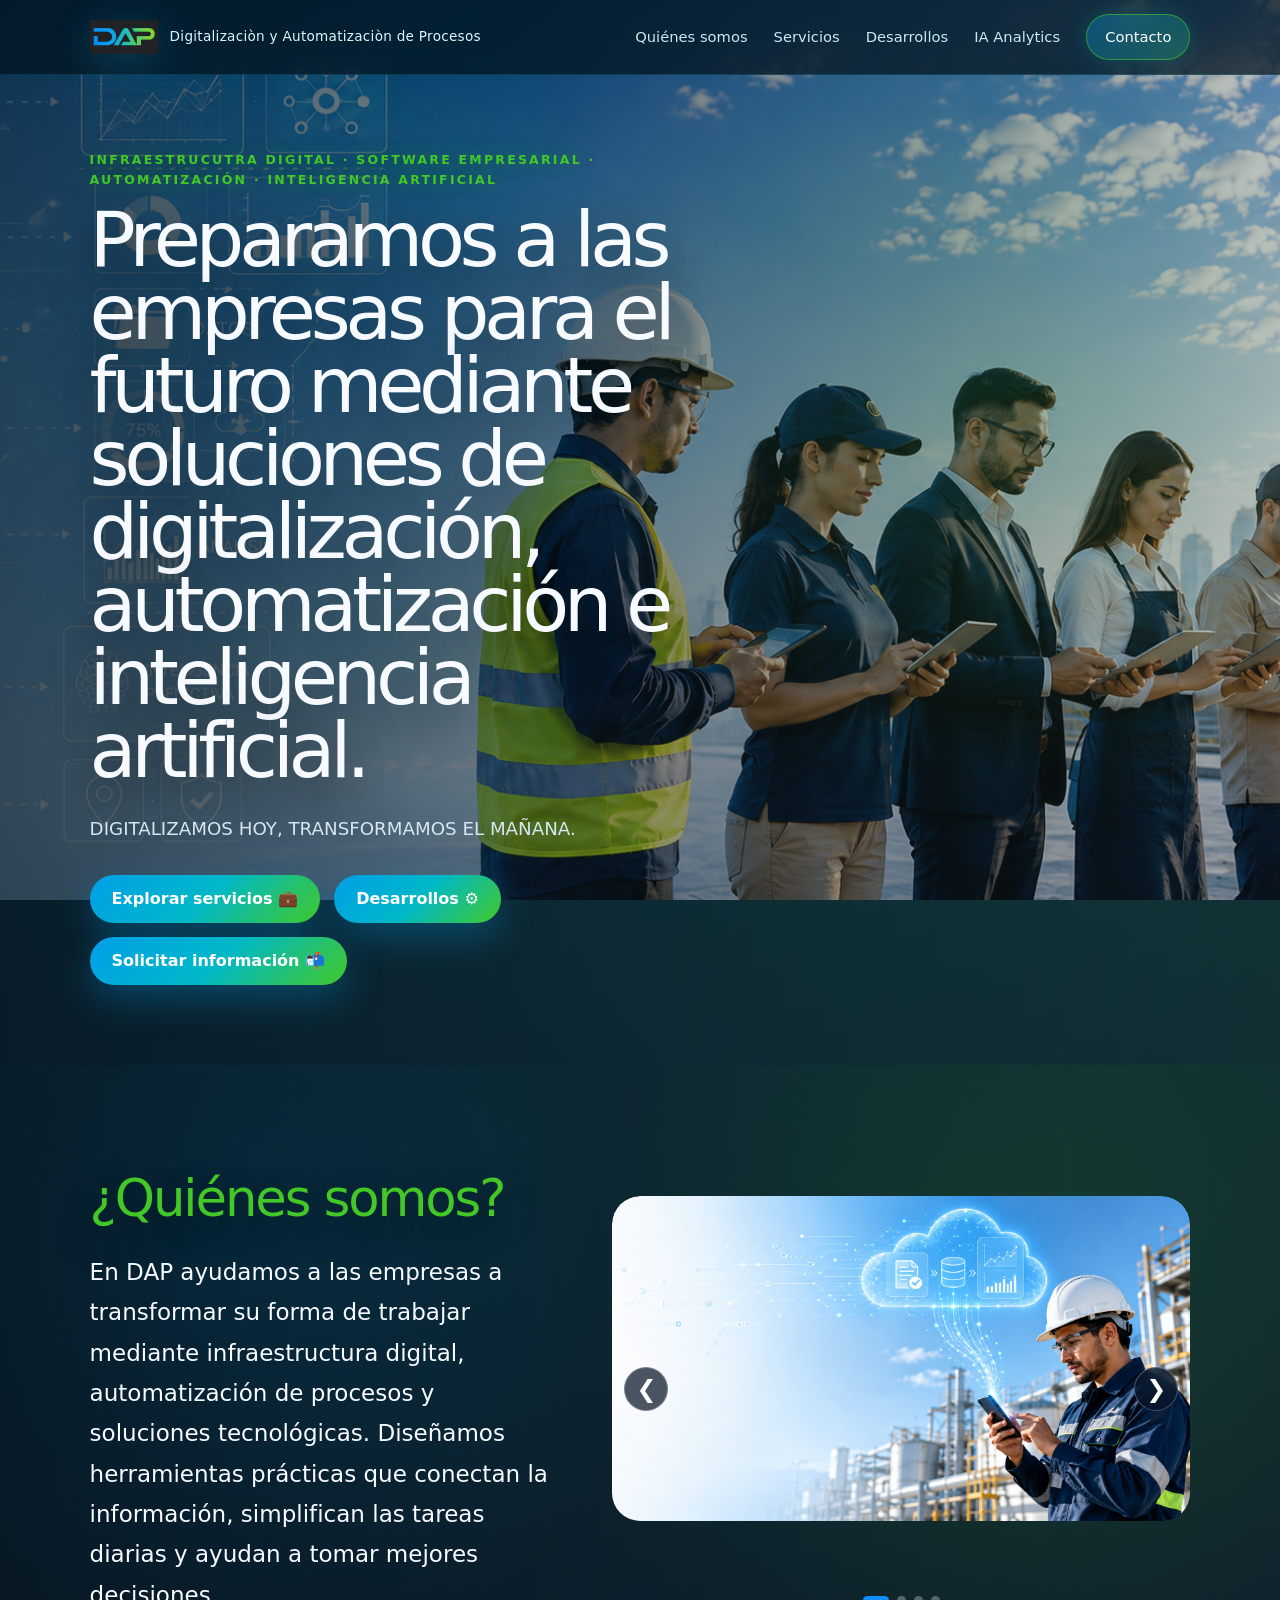
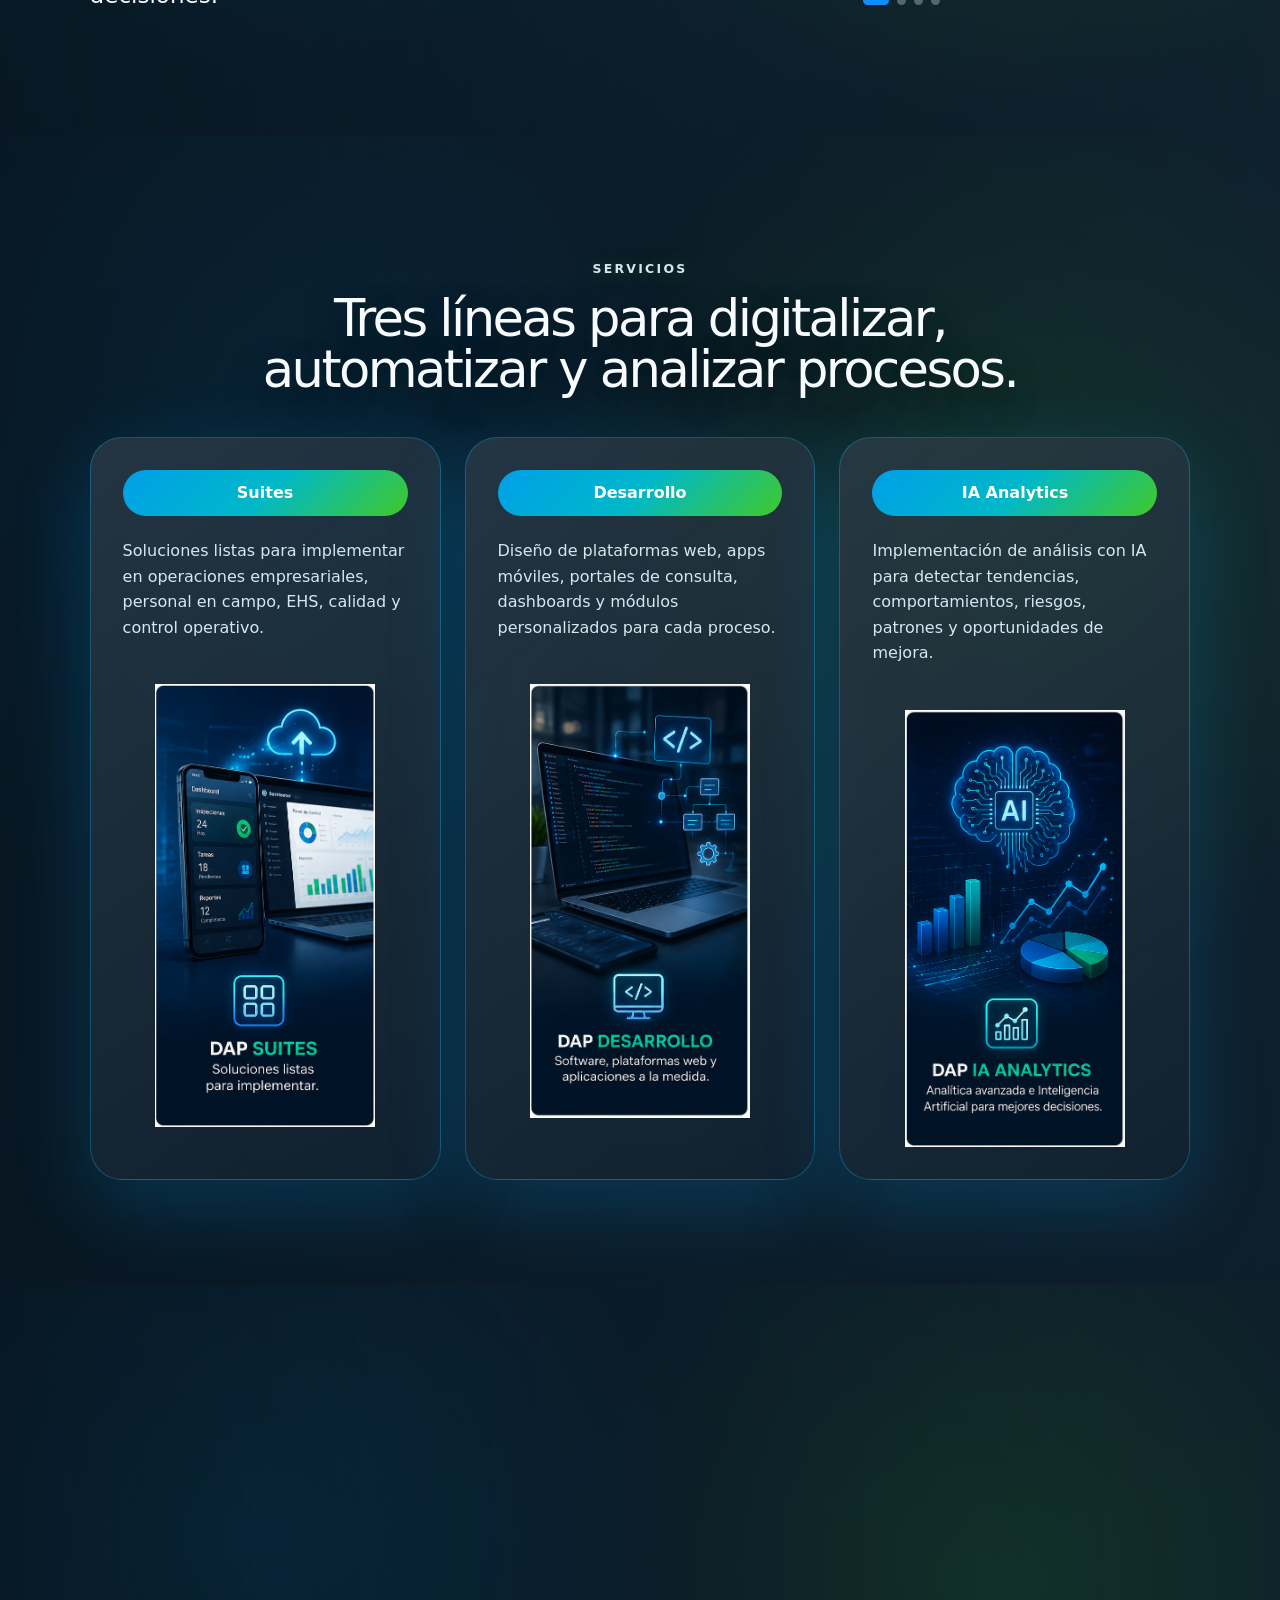
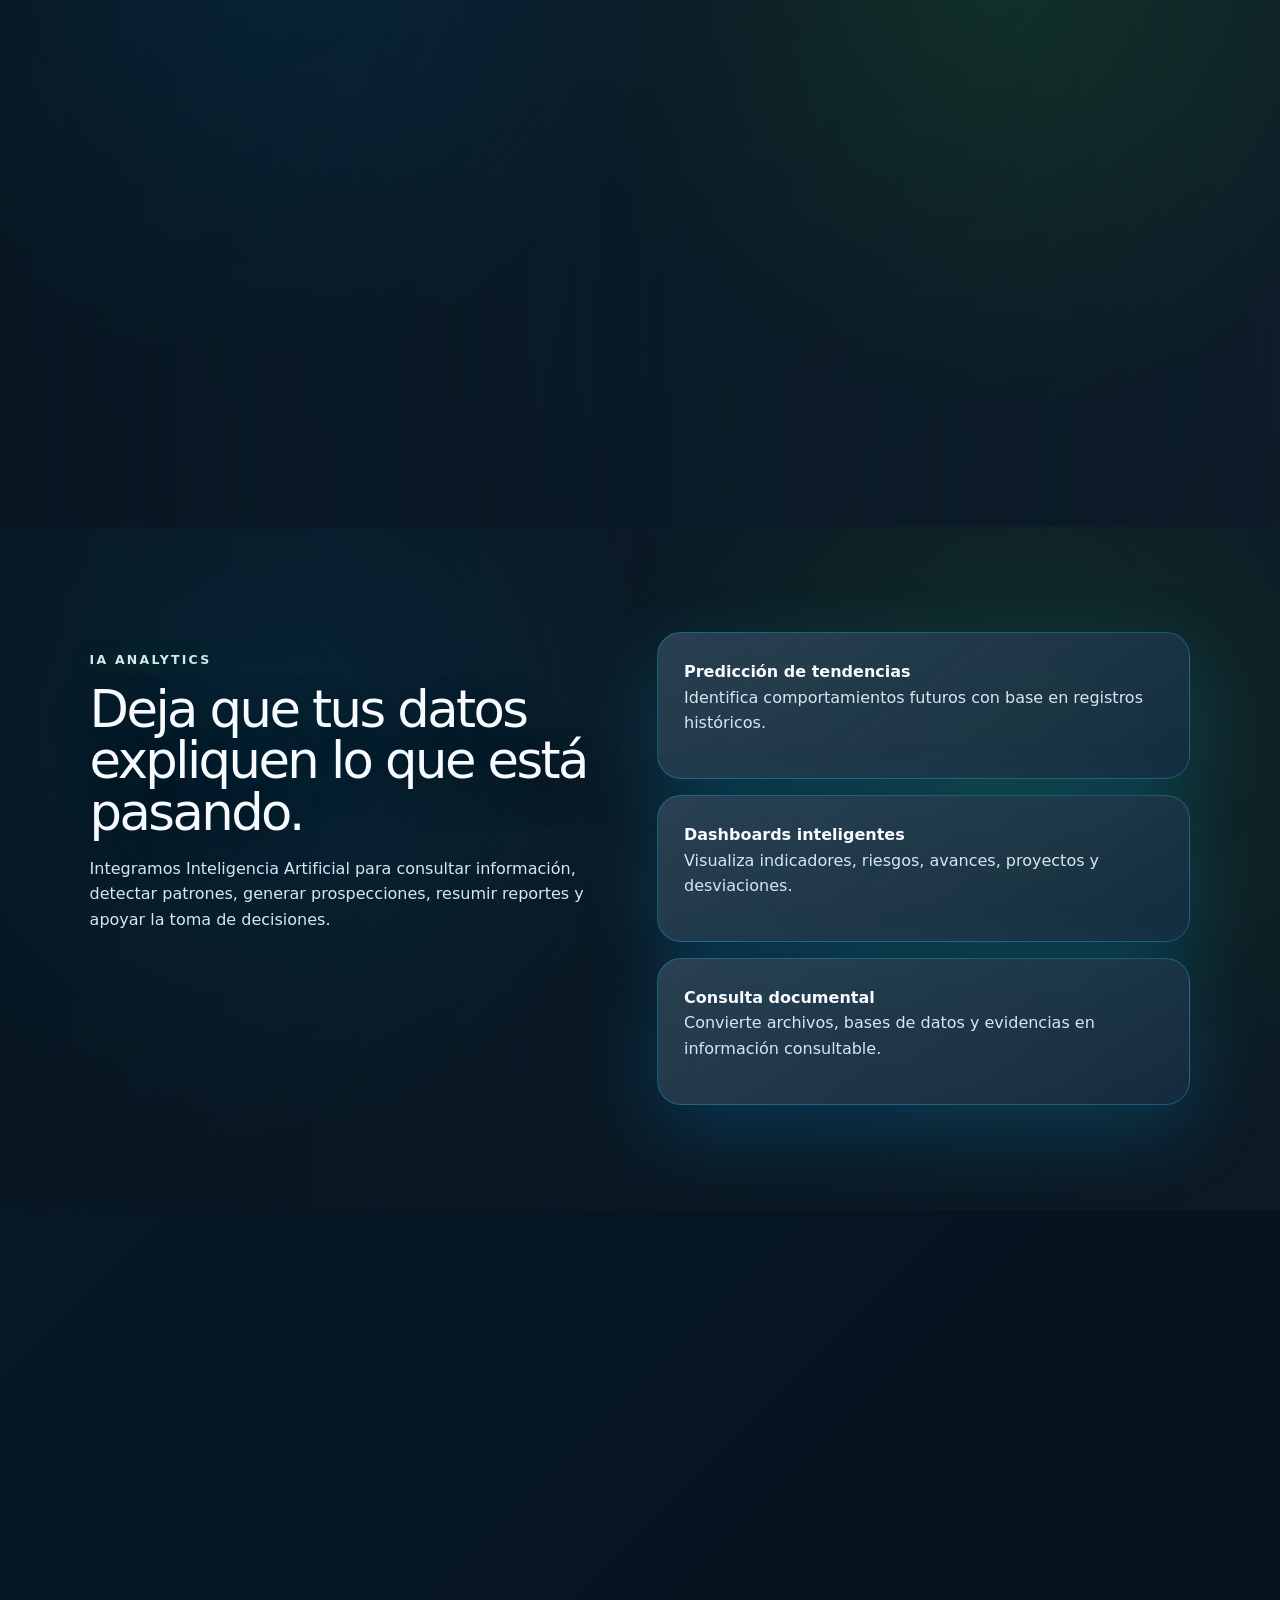
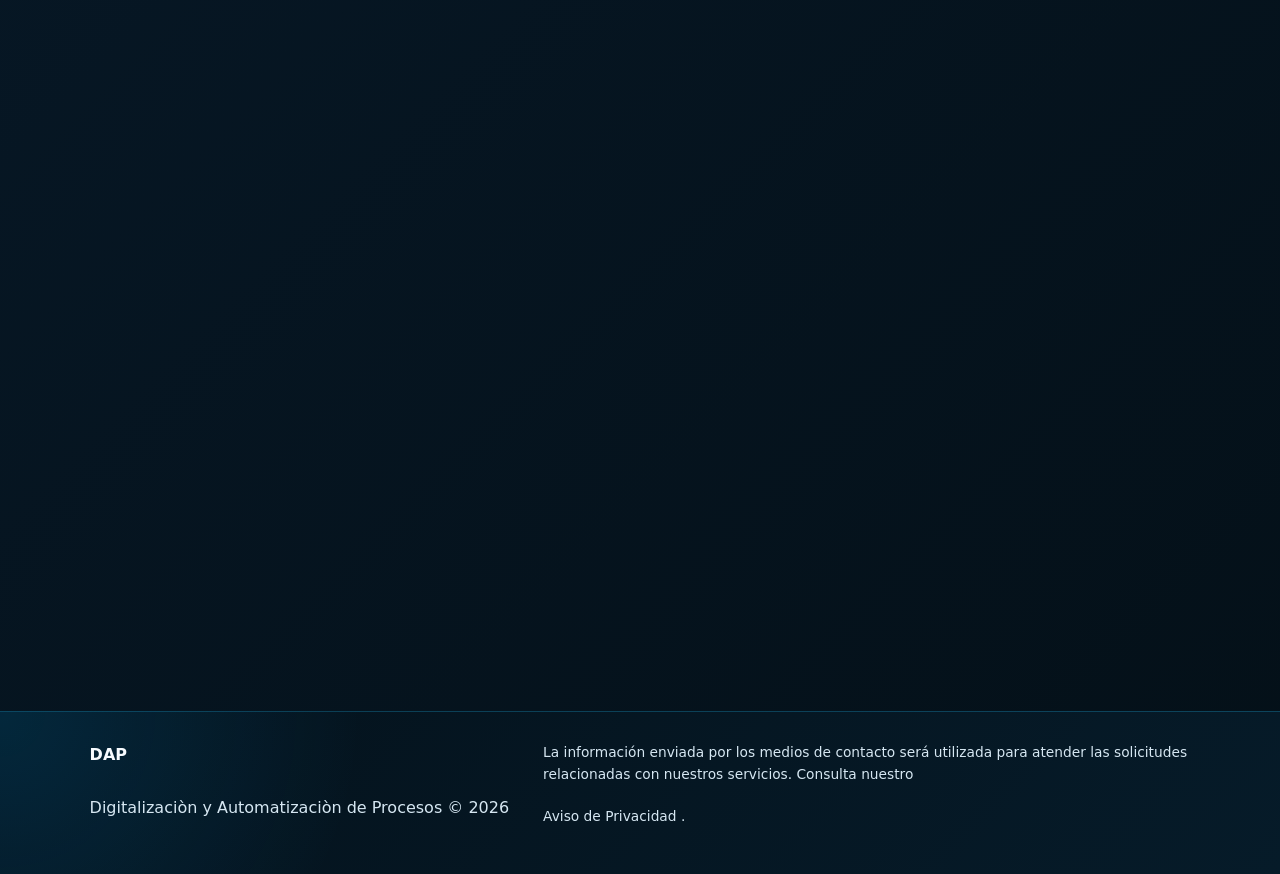
==== index.html @ db38b868 "Update index.html" ====
<!DOCTYPE html>
<html lang="es">
<head>
  <meta charset="UTF-8" />
  <meta name="viewport" content="width=device-width, initial-scale=1.0" />
  <title>DAP | Digitalización, Automatización de Procesos</title>
  <meta name="description" content="DAP desarrolla soluciones digitales, suites empresariales, plataformas a la medida e Inteligencia Artificial para automatizar y analizar procesos empresariales." />
  <link rel="icon" type="image/png" sizes="40x32" href="assets/Logo_DAP_Letras_azulverde.png">
  <link
  href="https://cdn.jsdelivr.net/npm/bootstrap@5.3.8/dist/css/bootstrap.min.css"
  rel="stylesheet"
  integrity="sha384-sRIl4kxILFvY47J16cr9ZwB07vP4J8+LH7qKQnuqkuIAvNWLzeN8tE5YBujZqJLB"
  crossorigin="anonymous"
/>

<link rel="stylesheet" href="style.css" />
</head>
<body>

  <header class="navbar" id="navbar">
    <a href="#inicio" class="brand" aria-label="Ir al inicio de DAP">
      <img class="brand-logo" src="assets/Logo_DAP_vede-azul_negro_3.png" alt="Logo DAP" />
      <span class="brand-text">Digitalizaciòn y Automatizaciòn de Procesos</span>
    </a>

    <button class="menu-toggle" id="menuToggle" aria-label="Abrir menú">
      <span></span><span></span><span></span>
    </button>

    <nav class="nav-links" id="navLinks">
      <a href="#quienes">Quiénes somos</a>
      <a href="#servicios">Servicios</a>
      <a href="#desarrollos">Desarrollos</a>
      <a href="#ia">IA Analytics</a>
      <a href="#contacto" class="nav-cta">Contacto</a>
    </nav>
  </header>

  <main>
    <section class="hero section-bg" id="inicio">
  <div class="section-overlay"></div>

  <div class="hero-content reveal">
    <p class="eyebrow">
      Infraestrucutra Digital · Software empresarial · Automatización · Inteligencia Artificial
    </p>

    <h1>
      Preparamos a las empresas para el futuro mediante soluciones
      de digitalización, automatización e inteligencia artificial.
    </h1>

    <p class="hero-text">
      DIGITALIZAMOS HOY, TRANSFORMAMOS EL MAÑANA.
    </p>

<div class="hero-actions">
  <a href="#servicios" class="btn primary">
    Explorar servicios 💼
  </a>

  <a href="#desarrollos" class="btn primary">
    Desarrollos ⚙️
  </a>

  <a href="#contacto" class="btn primary">
    Solicitar información 📬
  </a>
</div>
  </div>
</section>

  <section class="section section-bg" id="quienes">
  <div class="section-overlay"></div>

  <div class="section-inner quienes-layout">

    <div class="quienes-content reveal">
      <h2>¿Quiénes somos?</h2>

     <p>
        En DAP ayudamos a las empresas a transformar su forma de trabajar
        mediante infraestructura digital, automatización de procesos y
        soluciones tecnológicas. Diseñamos herramientas prácticas que
        conectan la información, simplifican las tareas diarias y ayudan
        a tomar mejores decisiones.
      </p>
    </div>

    <div class="quienes-image reveal">
      <div class="business-carousel">
        <button
          class="business-carousel-btn business-carousel-prev"
          type="button"
          aria-label="Imagen anterior"
        >
          &#10094;
        </button>

        <div class="business-carousel-viewport">
          <div class="business-carousel-track">

            <div class="business-carousel-slide">
              <img
                src="assets/DAp quienes somos.png"
                alt="DAP: transformación digital de las empresas"
              />
            </div>

            <div class="business-carousel-slide">
              <img
                src="assets/DAp quienes somos 5.png"
                alt="DAP: infraestructura digital"
                loading="lazy"
              />
            </div>

            <div class="business-carousel-slide">
              <img
                src="assets/DAp quienes somos 6.png"
                alt="DAP: automatización de procesos"
                loading="lazy"
              />
            </div>

            <div class="business-carousel-slide">
              <img
                src="assets/DAp quienes somos 7.png"
                alt="DAP: soluciones tecnológicas"
                loading="lazy"
              />
            </div>

          </div>
        </div>

        <button
          class="business-carousel-btn business-carousel-next"
          type="button"
          aria-label="Imagen siguiente"
        >
          &#10095;
        </button>
      </div>

      <div
        class="business-carousel-dots"
        aria-label="Selector de imágenes"
      ></div>
    </div>

  </div>
</section>

    <section class="section section-bg" id="servicios">
      <div class="section-overlay"></div>
      <div class="section-inner">
        <div class="section-heading center reveal">
          <p class="eyebrow">Servicios</p>
          <h2>Tres líneas para digitalizar, automatizar y analizar procesos.</h2>
        </div>

<div class="service-grid">

  <article class="service-card reveal">
    <div class="icon-circle">Suites</div>

    <p>
      Soluciones listas para implementar en operaciones empresariales,
      personal en campo, EHS, calidad y control operativo.
    </p>

    <img class="service-img"
         src="assets/Icono_DAPSUITES_1.png"
         alt="DAP Suites">
  </article>

  <article class="service-card reveal">
    <div class="icon-circle">Desarrollo</div>

    <p>
      Diseño de plataformas web, apps móviles, portales de consulta,
      dashboards y módulos personalizados para cada proceso.
    </p>

    <img class="service-img"
         src="assets/Icono_DAPDESARROLLO_1.png"
         alt="DAP Desarrollo">
  </article>

  <article class="service-card reveal">
    <div class="icon-circle">IA Analytics</div>

    <p>
      Implementación de análisis con IA para detectar tendencias,
      comportamientos, riesgos, patrones y oportunidades de mejora.
    </p>

    <img class="service-img"
         src="assets/Icono_DAPANALYTICS_1.png"
         alt="DAP IA Analytics">
  </article>

</div>
      </div>
    </section>

   <section class="section section-bg" id="desarrollos">
  <div class="section-overlay"></div>

  <div class="section-inner">
    <div class="section-heading center reveal">
      <p class="eyebrow">Desarrollos</p>
      <h2>Elige la solución que necesita tu operación.</h2>
    </div>

    <div class="dev-grid">
      <article class="dev-card reveal">
  <span class="dev-card-label">Aplicaciones</span>
  <h3>Apps Prepago</h3>

  <p>
    Activa la aplicación que necesites por 1, 6 o 12 meses,
    o utiliza la versión gratuita durante 5 días.
  </p>

  <img
    class="dev-card-image"
    src="assets/DAP_WEB_APP.png"
    alt="Aplicaciones prepago de DAP"
    loading="lazy"
  />

  <button
    type="button"
    class="btn primary dev-card-button"
    data-bs-toggle="modal"
    data-bs-target="#devAppsModal"
  >
    Conocer Apps
  </button>
</article>

<article class="dev-card reveal">
  <span class="dev-card-label">Soluciones empresariales</span>
  <h3>Suites y Plataformas</h3>

  <p>
    Soluciones para gestionar y automatizar tu empresa
    mediante una suscripción anual.
  </p>

  <img
    class="dev-card-image"
    src="assets/DAP_WEB_SUITE_PLATAFORMAS.png"
    alt="Suites y plataformas empresariales de DAP"
    loading="lazy"
  />

  <button
    type="button"
    class="btn primary dev-card-button"
    data-bs-toggle="modal"
    data-bs-target="#devSuitesModal"
  >
    Conocer Suites
  </button>
</article>
    </div>
  </div>
</section>


<!-- MODAL: APPS PREPAGO -->
<div
  class="modal fade dev-modal"
  id="devAppsModal"
  tabindex="-1"
  aria-labelledby="devAppsModalTitle"
  aria-hidden="true"
>
  <div class="modal-dialog modal-xl modal-dialog-centered modal-dialog-scrollable">
    <div class="modal-content">
      <div class="modal-header">
        <div>
          <span class="dev-modal-kicker">Apps Prepago</span>
          <h2 class="modal-title" id="devAppsModalTitle">Conoce nuestras Apps</h2>
        </div>

        <button
          type="button"
          class="dev-close"
          data-bs-dismiss="modal"
          aria-label="Cerrar"
        >
          &times;
        </button>
      </div>

      <div class="modal-body">
        <details class="dev-product" open>
                    <summary>
  <span class="dev-summary-label">
    <img
      src="assets/DAP CHAT STUDIO_3.png"
      alt=""
      class="dev-summary-logo"
    />
    <span>CHAT STUDIO</span>
  </span>

  <span class="dev-summary-arrow" aria-hidden="true">⌄</span>
</summary>

          <div class="dev-product-body">
            <div class="dev-product-grid">
              <div class="dev-product-copy">
                <h3>CHAT STUDIO</h3>

                <p>
                  Organiza tus conversaciones y convierte la información
                  que compartes en registros fáciles de consultar y descargar.
                </p>

                <ul>
                  <li>Guarda tus conversaciones para retomarlas cuando lo necesites.</li>
                  <li>Consulta la información de cada conversación en un solo lugar.</li>
                  <li>Descarga tus datos en formato Excel.</li>
                  <li>Administra tus conversaciones según las funciones de tu plan.</li>
                </ul>

                <a
                  class="btn primary dev-product-link"
                  href="/chatstudio"
                  target="_blank"
                  rel="noopener noreferrer"
                >
                  Ir a CHAT STUDIO
                </a>
              </div>

              <div class="dev-product-visual">
                <img
                  src="assets/DAP CHAT STUDIO_3.png"
                  alt="Identidad visual de DAP CHAT STUDIO"
                  loading="lazy"
                />
              </div>
            </div>
          </div>
        </details>
      </div>
    </div>
  </div>
</div>


<!-- MODAL: SUITES Y PLATAFORMAS -->
<div
  class="modal fade dev-modal"
  id="devSuitesModal"
  tabindex="-1"
  aria-labelledby="devSuitesModalTitle"
  aria-hidden="true"
>
  <div class="modal-dialog modal-xl modal-dialog-centered modal-dialog-scrollable">
    <div class="modal-content">
      <div class="modal-header">
        <div>
          <span class="dev-modal-kicker">Suites y Plataformas</span>
          <h2 class="modal-title" id="devSuitesModalTitle">
            Soluciones para tu empresa
          </h2>
        </div>

        <button
          type="button"
          class="dev-close"
          data-bs-dismiss="modal"
          aria-label="Cerrar"
        >
          &times;
        </button>
      </div>

      <div class="modal-body">

        <!-- SIGO -->
        <details class="dev-product">

          <summary>
  <span class="dev-summary-label">
    <img
      src="assets/LOGO_DAP_SIGO_1.png"
      alt=""
      class="dev-summary-logo"
    />
    <span>SIGO | Sistema Integral de Gestión Operativa</span>
  </span>

  <span class="dev-summary-arrow" aria-hidden="true">⌄</span>
</summary>

          <div class="dev-product-body">
            <div class="dev-product-grid">
              <div class="dev-product-copy">
                <h3>SIGO | Sistema Integral de Gestión Operativa</h3>

                <p>
                  SIGO conecta el trabajo en campo con la gestión de la empresa.
                  El personal registra información desde una app móvil, mientras
                  que la plataforma permite consultarla, organizarla y darle
                  seguimiento.
                </p>

                <ul>
                  <li>
                    <strong>App de campo:</strong> captura registros y evidencias
                    desde celulares o tabletas.
                  </li>
                  <li>
                    <strong>Plataforma de gestión:</strong> consulta la información
                    registrada por el equipo.
                  </li>
                  <li>
                    <strong>Operación conectada:</strong> reúne los datos de campo
                    en un solo lugar para facilitar el seguimiento.
                  </li>
                </ul>
              </div>

              <div class="dev-product-visual">
                <img
                  src="assets/LOGO_DAP_SIGO_1.png"
                  alt="Logotipo de SIGO"
                  loading="lazy"
                />
              </div>
            </div>

            <div
              id="devSigoCarousel"
              class="carousel slide dev-carousel"
              data-bs-interval="false"
              aria-label="Imágenes de SIGO"
            >
              <div class="carousel-inner">
                <div class="carousel-item active">
                  <img src="assets/DAP_SIGO_APP_1.jpg" alt="Vista 1 de SIGO" loading="lazy" />
                </div>
                <div class="carousel-item">
                  <img src="assets/DAP_SIGO_APP_2.jpg" alt="Vista 2 de SIGO" loading="lazy" />
                </div>
                <div class="carousel-item">
                  <img src="assets/DAP_SIGO_APP_7.jpg" alt="Vista 3 de SIGO" loading="lazy" />
                </div>
                <div class="carousel-item">
                  <img src="assets/DAP_SIGO_APP_9.jpg" alt="Vista 4 de SIGO" loading="lazy" />
                </div>
                <div class="carousel-item">
                  <img src="assets/DAP_SIGO_APP_10.jpg" alt="Vista 5 de SIGO" loading="lazy" />
                </div>
                <div class="carousel-item">
                  <img src="assets/DAP_SIGO_PLAT_1.png" alt="Vista 6 de SIGO" loading="lazy" />
                </div>
                <div class="carousel-item">
                  <img src="assets/DAP_SIGO_PLAT_2.png" alt="Vista 7 de SIGO" loading="lazy" />
                </div>
                <div class="carousel-item">
                  <img src="assets/DAP_SIGO_PLAT_3.png" alt="Vista 8 de SIGO" loading="lazy" />
                </div>
                <div class="carousel-item">
                  <img src="assets/DAP_SIGO_PLAT_4.png" alt="Vista 9 de SIGO" loading="lazy" />
                </div>
                <div class="carousel-item">
                  <img src="assets/DAP_SIGO_PLAT_5.png" alt="Vista 10 de SIGO" loading="lazy" />
                </div>
              </div>

              <button
                class="carousel-control-prev"
                type="button"
                data-bs-target="#devSigoCarousel"
                data-bs-slide="prev"
                aria-label="Imagen anterior de SIGO"
              >
                <span class="carousel-control-prev-icon" aria-hidden="true"></span>
              </button>

              <button
                class="carousel-control-next"
                type="button"
                data-bs-target="#devSigoCarousel"
                data-bs-slide="next"
                aria-label="Imagen siguiente de SIGO"
              >
                <span class="carousel-control-next-icon" aria-hidden="true"></span>
              </button>
            </div>
          </div>
        </details>

        <!-- ACCESO -->
        <details class="dev-product">
          <summary>
  <span class="dev-summary-label">
    <img
      src="assets/LOGO_DAP_ACCESO_1.png"
      alt=""
      class="dev-summary-logo"
    />
    <span>ACCESO | Gestión de contratistas en obra</span>
  </span>

  <span class="dev-summary-arrow" aria-hidden="true">⌄</span>
</summary>
          <div class="dev-product-body">
            <div class="dev-product-grid">
              <div class="dev-product-copy">
                <h3>ACCESO | Gestión de contratistas en obra</h3>

                <p>
                  ACCESO reúne en una sola plataforma los trámites, registros y
                  reportes que necesitan las empresas para coordinar a sus
                  contratistas y dar seguimiento a sus actividades en obra.
                </p>

                <ul>
                  <li>Carga de permisos de trabajo y documentación del IMSS, incluido el SUA.</li>
                  <li>Registro de trabajadores y generación de credenciales digitales.</li>
                  <li>Solicitud de cursos y pases de visita para el ingreso a obra.</li>
                  <li>Registro de horas hombre.</li>
                  <li>Reporte de hallazgos, incidentes, accidentes y buenas prácticas.</li>
                </ul>
              </div>

              <div class="dev-product-visual">
                <img
                  src="assets/LOGO_DAP_ACCESO_1.png"
                  alt="Logotipo de ACCESO"
                  loading="lazy"
                />
              </div>
            </div>

            <div
              id="devAccesoCarousel"
              class="carousel slide dev-carousel"
              data-bs-interval="false"
              aria-label="Imágenes de ACCESO"
            >
              <div class="carousel-inner">
                <div class="carousel-item active">
                  <img src="assets/DAP_ACCESO_PLAT_1.png" alt="Vista 1 de ACCESO" loading="lazy" />
                </div>
                <div class="carousel-item">
                  <img src="assets/DAP_ACCESO_PLAT_2.png" alt="Vista 2 de ACCESO" loading="lazy" />
                </div>
                <div class="carousel-item">
                  <img src="assets/DAP_ACCESO_PLAT_3.png" alt="Vista 3 de ACCESO" loading="lazy" />
                </div>
                <div class="carousel-item">
                  <img src="assets/DAP_ACCESO_PLAT_4.png" alt="Vista 4 de ACCESO" loading="lazy" />
                </div>
                <div class="carousel-item">
                  <img src="assets/DAP_ACCESO_PLAT_5.png" alt="Vista 5 de ACCESO" loading="lazy" />
                </div>
                <div class="carousel-item">
                  <img src="assets/DAP_ACCESO_PLAT_6.png" alt="Vista 5 de ACCESO" loading="lazy" />
                </div>
                <div class="carousel-item">
                  <img src="assets/DAP_ACCESO_PLAT_7.png" alt="Vista 5 de ACCESO" loading="lazy" />
                </div>
                <div class="carousel-item">
                  <img src="assets/DAP_ACCESO_PLAT_8.png" alt="Vista 5 de ACCESO" loading="lazy" />
                </div>
                <div class="carousel-item">
                  <img src="assets/DAP_ACCESO_PLAT_9.png" alt="Vista 5 de ACCESO" loading="lazy" />
                </div>
                <div class="carousel-item">
                  <img src="assets/DAP_ACCESO_PLAT_10.png" alt="Vista 5 de ACCESO" loading="lazy" />
                </div>
              </div>

              <button
                class="carousel-control-prev"
                type="button"
                data-bs-target="#devAccesoCarousel"
                data-bs-slide="prev"
                aria-label="Imagen anterior de ACCESO"
              >
                <span class="carousel-control-prev-icon" aria-hidden="true"></span>
              </button>

              <button
                class="carousel-control-next"
                type="button"
                data-bs-target="#devAccesoCarousel"
                data-bs-slide="next"
                aria-label="Imagen siguiente de ACCESO"
              >
                <span class="carousel-control-next-icon" aria-hidden="true"></span>
              </button>
            </div>
          </div>
        </details>

      </div>
    </div>
  </div>
</div>


    
   <section class="section section-bg" id="ia"> 
     
     <div class="section-overlay"></div>
     <div class="section-inner ia-wrap"> <div class="section-heading reveal"> 
       <p class="eyebrow">IA Analytics</p> <h2>Deja que tus datos expliquen lo que está pasando.</h2>
       <p> Integramos Inteligencia Artificial para consultar información, detectar patrones, generar prospecciones, resumir reportes y apoyar la toma de decisiones. </p> 
     </div> <div class="ia-list reveal"> <div> <strong>Predicción de tendencias</strong> 
       <p>Identifica comportamientos futuros con base en registros históricos.</p> 
     </div> <div> <strong>Dashboards inteligentes</strong> <p>Visualiza indicadores, riesgos, avances, proyectos y desviaciones.</p> 
     </div> <div> <strong>Consulta documental</strong> <p>Convierte archivos, bases de datos y evidencias en información consultable.</p> </div> </div> </div> </section>
    <section class="section contact" id="contacto">
      <div class="contact-container">
        <div class="contact-intro reveal">
          <p class="eyebrow">Contacto</p>
          <h2>Hagamos crecer su operación.</h2>
          <p>
            Cuéntenos qué proceso desea digitalizar, automatizar o analizar.
            El equipo de DAP revisará su solicitud y se pondrá en contacto con usted.
          </p>

          <div class="contact-data">
            <div>
              <span>Correo</span>
              <a href="mailto:contacto@dapanalytics.com">contacto@dapanalytics.com</a>
            </div>

            <div>
              <span>Atención</span>
              <strong>Soluciones empresariales DAP</strong>
            </div>
          </div>
        </div>

        <div class="contact-form-card reveal">
          <form id="contactForm" novalidate>
            <div class="form-grid">
              <div class="form-group">
                <label for="nombre">Nombre completo <span>*</span></label>
                <input
                  type="text"
                  id="nombre"
                  name="nombre"
                  maxlength="120"
                  autocomplete="name"
                  required
                />
                <small class="field-error"></small>
              </div>

              <div class="form-group">
                <label for="empresa">Empresa <span>*</span></label>
                <input
                  type="text"
                  id="empresa"
                  name="empresa"
                  maxlength="150"
                  autocomplete="organization"
                  required
                />
                <small class="field-error"></small>
              </div>

              <div class="form-group">
                <label for="correo">Correo electrónico <span>*</span></label>
                <input
                  type="email"
                  id="correo"
                  name="correo"
                  maxlength="150"
                  autocomplete="email"
                  required
                />
                <small class="field-error"></small>
              </div>

              <div class="form-group">
                <label for="telefono">Teléfono</label>
                <input
                  type="tel"
                  id="telefono"
                  name="telefono"
                  maxlength="30"
                  autocomplete="tel"
                />
                <small class="field-error"></small>
              </div>

              <div class="form-group form-group-full">
                <label for="servicio">Servicio de interés <span>*</span></label>
                <select id="servicio" name="servicio" required>
                  <option value="">Selecciona un servicio</option>
                  <option value="DAP Suites">DAP Suites</option>
                  <option value="DAP Desarrollo">DAP Desarrollo</option>
                  <option value="DAP IA Analytics">DAP IA Analytics</option>
                </select>
                <small class="field-error"></small>
              </div>

              <div class="form-group form-group-full">
                <label for="mensaje">¿Cómo podemos ayudarle?</label>
                <textarea
                  id="mensaje"
                  name="mensaje"
                  rows="5"
                  maxlength="2000"
                  placeholder="Describa brevemente el proceso, necesidad o proyecto."
                ></textarea>
                <small class="field-error"></small>
              </div>
            </div>

            <div class="form-consent">
              <input type="checkbox" id="privacidad" name="privacidad" required />
<label for="privacidad">
  He leído y acepto el
  <a
    href="/aviso-de-privacidad/"
    target="_blank"
    rel="noopener noreferrer"
    class="privacy-link"
  >
    Aviso de Privacidad
  </a>
  para el tratamiento de mis datos.
  <span>*</span>
</label>
            </div>

            <!-- Campo señuelo contra bots. Debe permanecer vacío y oculto. -->
            <div class="website-field" aria-hidden="true">
              <label for="website">Sitio web</label>
              <input type="text" id="website" name="website" tabindex="-1" autocomplete="off" />
            </div>

            <button type="submit" class="btn primary submit-contact" id="submitContact">
              <span class="submit-label">Enviar solicitud</span>
              <span class="submit-spinner" aria-hidden="true"></span>
            </button>

            <p class="form-status" id="formStatus" role="status" aria-live="polite"></p>
          </form>
        </div>
      </div>
    </section>

    <div class="dap-modal" id="contactSuccessModal" aria-hidden="true">
      <div class="dap-modal-backdrop" data-close-modal></div>
      <div class="dap-modal-dialog" role="dialog" aria-modal="true" aria-labelledby="contactModalTitle">
        <button class="dap-modal-close" type="button" aria-label="Cerrar" data-close-modal>&times;</button>
        <img src="assets/Logo_DAP_Letras_azulverde.png" alt="DAP" class="dap-modal-logo" />
        <div class="dap-modal-check">✓</div>
        <h3 id="contactModalTitle">¡Gracias por su interés!</h3>
        <p>
          Su solicitud fue registrada correctamente. El equipo de DAP revisará la información
          y se comunicará con usted a la brevedad.
        </p>
       
        <button type="button" class="btn primary" data-close-modal>Aceptar</button>
      </div>
    </div>
  </main>

  <footer>
    <div>
      <strong>DAP</strong>
      <span>Digitalizaciòn y Automatizaciòn de Procesos © 2026</span>
    </div>
<p class="privacy-notice">
  La información enviada por los medios de contacto será utilizada
  para atender las solicitudes relacionadas con nuestros servicios.
  Consulta nuestro <br><br>
  <a href="/aviso-de-privacidad" class="privacy-link">
    Aviso de Privacidad
  </a>.
</p>
  </footer>

 <script
  src="https://cdn.jsdelivr.net/npm/bootstrap@5.3.8/dist/js/bootstrap.bundle.min.js"
  integrity="sha384-FKyoEForCGlyvwx9Hj09JcYn3nv7wiPVlz7YYwJrWVcXK/BmnVDxM+D2scQbITxI"
  crossorigin="anonymous"
></script>

<script src="script.js"></script>
</body>
</html>
---- style.css ----
/* ==============================
   DAP Website - GitHub Pages
   Autor: Uriel + Motoko
   ============================== */

:root {
  --bg: #061421;
  --bg-soft: #0b2236;

  --blue: #009fe8;
  --blue-light: #20c4ff;
  --cyan: #00b8c8;
  --green: #42c928;
  --green-soft: #20e2a3;

  --primary: #00aaff;
  --primary-2: #20e2a3;
  --accent: #42c928;

  --text: #f7fbff;
  --muted: #d6e7f2;

  --card: rgba(5, 24, 39, 0.66);
  --card-strong: rgba(7, 35, 56, 0.82);
  --border: rgba(32, 196, 255, 0.30);

  --shadow: 0 26px 80px rgba(0, 170, 255, 0.20);
}

* {
  box-sizing: border-box;
  margin: 0;
  padding: 0;
}

html {
  scroll-behavior: smooth;
}

body {
  font-family: Inter, system-ui, -apple-system, BlinkMacSystemFont, "Segoe UI", sans-serif;
  background:
    radial-gradient(circle at top left, rgba(0,159,232,.30), transparent 34%),
    radial-gradient(circle at top right, rgba(66,201,40,.22), transparent 32%),
    linear-gradient(135deg, #061421 0%, #081b2c 48%, #041018 100%);
  color: var(--text);
  line-height: 1.6;
  overflow-x: hidden;
}

a {
  color: inherit;
  text-decoration: none;
}

img {
  width: 100%;
  display: block;
}

/* ==============================
   NAVBAR
   ============================== */

.navbar {
  position: fixed;
  top: 0;
  width: 100%;
  z-index: 100;
  display: flex;
  justify-content: space-between;
  align-items: center;
  padding: 14px 7%;
  background: rgba(4, 18, 28, 0.72);
  backdrop-filter: blur(20px);
  border-bottom: 1px solid rgba(32, 196, 255, 0.18);
  transition: 0.3s ease;
}

.navbar.scrolled {
  background: rgba(4, 18, 28, 0.94);
  border-bottom-color: rgba(66, 201, 40, 0.28);
  box-shadow: 0 12px 40px rgba(0, 170, 255, 0.14);
}

.brand { display: flex; 
        align-items: center; 
        gap: 12px; } 

.brand-logo { width: 68px; 
             max-height: 48px; 
             object-fit: contain; 
             filter: drop-shadow(0 8px 18px rgba(23, 183, 255, 0.22)); }

.brand-text {
  color: #d8f8ff;
  font-size: 0.85rem;
  letter-spacing: 0.02em;
}

.nav-links {
  display: flex;
  align-items: center;
  gap: 26px;
  font-size: 0.92rem;
  color: #c7eaf1;
}

.nav-links a {
  transition: color 0.2s ease;
}

.nav-links a:hover {
  color: var(--green);
}

.nav-cta {
  padding: 10px 18px;
  border-radius: 999px;
  border: 1px solid rgba(66, 201, 40, 0.60);
  color: #ffffff !important;
  background: linear-gradient(135deg, rgba(0, 170, 255, 0.30), rgba(32, 226, 163, 0.24));
  box-shadow: 0 0 24px rgba(0, 184, 200, 0.22);
}

.menu-toggle {
  display: none;
  width: 42px;
  height: 36px;
  background: transparent;
  border: 0;
  cursor: pointer;
}

.menu-toggle span {
  display: block;
  height: 2px;
  margin: 7px 0;
  background: var(--text);
  border-radius: 2px;
}

/* ==============================
   FONDOS DE SECCIONES
   ============================== */

.section-bg {
  position: relative;
  isolation: isolate;
  background-size: cover;
  background-position: center;
  background-attachment: fixed;
}

.section-overlay {
  position: absolute;
  inset: 0;
  z-index: -1;
  background:
    linear-gradient(90deg, rgba(4,18,28,.72), rgba(4,18,28,.46), rgba(4,18,28,.24)),
    radial-gradient(circle at 20% 30%, rgba(0,170,255,.22), transparent 36%),
    radial-gradient(circle at 78% 35%, rgba(66,201,40,.18), transparent 38%);
}

.section-bg::after {
  content: "";
  position: absolute;
  inset: 0;
  z-index: -2;
  background: rgba(255, 255, 255, 0.04);
}

#inicio,
#quienes,
#servicios,
#desarrollos {
  background-image: url("assets/PORTADA_CV_LUHP_2026_1.png");
}

/* IA Analytics conserva su fondo actual */
#ia {
  background-image: url("assets/Fondo_DAP_4.png");
}



/* ==============================
   HERO
   ============================== */

.hero {
  min-height: 100vh;
  padding: 150px 7% 80px;
  display: grid;
  grid-template-columns: minmax(0, 1.15fr) minmax(320px, 0.85fr);
  gap: 42px;
  align-items: center;
}

.hero-content,
.hero-panel,
.section-inner,
.contact-card {
  position: relative;
  z-index: 2;
}

.eyebrow {
  color: var(--accent);
  text-transform: uppercase;
  font-size: 0.78rem;
  letter-spacing: 0.18em;
  font-weight: 800;
  margin-bottom: 14px;
  text-shadow: 0 0 20px rgba(66, 201, 40, 0.42);
}

h1 {
  font-size: clamp(2.6rem, 6vw, 5.9rem);
  line-height: 0.95;
  letter-spacing: -0.07em;
  max-width: 900px;
  text-shadow: 0 18px 48px rgba(0,0,0,0.52);
}

h2 {
  font-size: clamp(2rem, 4vw, 4rem);
  line-height: 1;
  letter-spacing: -0.05em;
  text-shadow: 0 14px 42px rgba(0,0,0,0.45);
}

h3 {
  font-size: 1.35rem;
  margin-bottom: 10px;
}

.hero-text {
  max-width: 700px;
  margin-top: 26px;
  color: var(--muted);
  font-size: 1.14rem;
}

.hero-actions,
.contact-actions {
  display: flex;
  flex-wrap: wrap;
  gap: 14px;
  margin-top: 32px;
}

/* ==============================
   BOTONES
   ============================== */

.btn {
  display: inline-flex;
  justify-content: center;
  align-items: center;
  min-height: 48px;
  padding: 0 22px;
  border-radius: 999px;
  font-weight: 800;
  border: 1px solid var(--border);
  transition: transform 0.2s ease, background 0.2s ease, box-shadow 0.2s ease;
}

.btn:hover {
  transform: translateY(-2px);
  box-shadow: 0 18px 42px rgba(0, 184, 200, 0.28);
}

.btn.primary {
  background: linear-gradient(135deg, var(--blue), var(--cyan), var(--green));
  color: #fff;
  border: 0;
  box-shadow: 0 14px 36px rgba(0, 170, 255, 0.28);
}

.btn.secondary {
  background: rgba(255, 255, 255, 0.12);
  color: var(--text);
  border: 1px solid rgba(32, 196, 255, 0.34);
}

/* ==============================
   TARJETAS
   ============================== */

.hero-panel {
  display: grid;
  gap: 18px;
}

.metric {
  padding: 26px;
  border: 1px solid var(--border);
  border-radius: 28px;
  background:
    linear-gradient(145deg, rgba(255,255,255,0.12), rgba(255,255,255,0.04)),
    rgba(5, 24, 39, 0.68);
  backdrop-filter: blur(18px);
  box-shadow: var(--shadow);
}

.metric span {
  color: var(--blue-light);
  font-weight: 900;
  font-size: 0.85rem;
}

.metric strong {
  display: block;
  margin-top: 8px;
  font-size: 1.2rem;
}

.metric p {
  color: var(--muted);
  margin-top: 4px;
}

.section {
  padding: 105px 7%;
  min-height: 72vh;
}

.section-heading {
  max-width: 860px;
  margin-bottom: 42px;
}

.section-heading.center {
  margin-left: auto;
  margin-right: auto;
  text-align: center;
}

.section-heading p {
  color: var(--muted);
  margin-top: 18px;
}

.two-column {
  display: grid;
  grid-template-columns: 0.9fr 1.0fr;
  gap: 24px;
}

.card,
.service-card,
.suite-card,
.contact-card {
  border: 1px solid var(--border);
  background:
    linear-gradient(145deg, rgba(255,255,255,0.12), rgba(255,255,255,0.04)),
    var(--card);
  border-radius: 32px;
  box-shadow: var(--shadow);
  backdrop-filter: blur(18px);
}

.glass {
  padding: 34px;
}

.glass p + p {
  margin-top: 18px;
  color: var(--muted);
}

.tags {
  display: flex;
  flex-wrap: wrap;
  gap: 10px;
  margin-top: 22px;
}

.tags span {
  padding: 9px 13px;
  border-radius: 999px;
  background: rgba(0, 184, 200, 0.16);
  color: #e9feff;
  border: 1px solid rgba(66, 201, 40, 0.30);
  font-size: 0.9rem;
}

.service-grid,
.suite-grid {
  display: grid;
  gap: 24px;
}

.service-grid {
  grid-template-columns: repeat(3, 1fr);
}

.service-card {
  padding: 32px;
  min-height: 270px;
  transition: 0.25s ease;
}

.service-card:hover,
.suite-card:hover,
.ia-list div:hover {
  transform: translateY(-5px);
  border-color: rgba(66, 201, 40, 0.58);
  box-shadow: 0 30px 86px rgba(0, 184, 200, 0.34);
}

.icon-circle{

    display:inline-block;
    width:auto;
    height:auto;
    padding:10px 20px;
    border-radius:40px;
    margin-bottom:22px;
    background:linear-gradient(
        135deg,
        var(--blue),
        var(--cyan),
        var(--green)
    );

    color:#fff;
    font-weight:700;
    font-size:1rem;
    text-align:center;
    white-space:nowrap;

}

.service-card p,
.suite-card p,
.suite-card li,
.ia-list p,
.contact-card p {
  color: var(--muted);
}

.suite-grid {
  grid-template-columns: repeat(3, 1fr);
}

.suite-card {
  overflow: hidden;
  background:
    linear-gradient(145deg, rgba(255,255,255,0.10), rgba(255,255,255,0.04)),
    rgba(5, 24, 39, 0.72);
  transition: 0.25s ease;
}

.suite-card img {
  height: 230px;
  object-fit: contain;
  padding: 26px;
  background:
    radial-gradient(circle at center, rgba(32,196,255,0.16), transparent 48%),
    rgba(255, 255, 255, 0.08);
}

.suite-content {
  padding: 28px;
}

.suite-subtitle {
  color: var(--accent) !important;
  font-weight: 800;
  margin-bottom: 12px;
}

.suite-card ul {
  margin-top: 18px;
  padding-left: 18px;
}

.suite-card li + li {
  margin-top: 8px;
}

/* ==============================
   IA ANALYTICS
   ============================== */

.ia-wrap {
  display: grid;
  grid-template-columns: 1fr 1fr;
  gap: 34px;
  align-items: start;
}

.ia-list {
  display: grid;
  gap: 16px;
}

.ia-list div {
  padding: 26px;
  border: 1px solid var(--border);
  border-radius: 24px;
  background:
    linear-gradient(145deg, rgba(255,255,255,0.14), rgba(255,255,255,0.05)),
    var(--card-strong);
  backdrop-filter: blur(18px);
  box-shadow: var(--shadow);
  transition: 0.25s ease;
}

/* ==============================
   CONTACTO
   ============================== */

.contact {
  display: grid;
  place-items: center;
  background:
    radial-gradient(circle at top left, rgba(0,170,255,0.28), transparent 34%),
    radial-gradient(circle at bottom right, rgba(66,201,40,0.20), transparent 34%),
    linear-gradient(135deg, #061421, #082235);
}


#contacto {
  background-image:
    linear-gradient(rgba(4, 18, 28, 0.72), rgba(4, 18, 28, 0.78)),
    url("assets/PORTADA_CV_LUHP_2026_1.png");
  background-size: cover;
  background-position: center;
  background-attachment: fixed;
}

.contact-card {
  width: min(920px, 100%);
  padding: clamp(34px, 6vw, 72px);
  text-align: center;
  background:
    radial-gradient(circle at top left, rgba(0,170,255,0.26), transparent 34%),
    radial-gradient(circle at bottom right, rgba(66,201,40,0.16), transparent 34%),
    rgba(255,255,255,0.12);
}

.contact-info {
  display: grid;
  gap: 6px;
  margin-top: 32px;
  color: var(--muted);
}

.contact-info strong {
  color: var(--text);
  font-size: 1.1rem;
}

/* ==============================
   FOOTER
   ============================== */

footer {
  padding: 30px 7%;
  border-top: 1px solid rgba(32, 196, 255, 0.24);
  display: grid;
  grid-template-columns: 0.8fr 1.2fr;
  gap: 22px;
  color: var(--muted);
  background:
    radial-gradient(circle at top left, rgba(0,170,255,0.14), transparent 28%),
    linear-gradient(135deg, #04121c, #061b29);
}

footer div {
  display: grid;
  gap: 4px;
}

footer strong {
  color: var(--text);
}

.privacy-notice {
  font-size: 0.86rem;
  line-height: 1.55;
}

/* ==============================
   ANIMACIONES
   ============================== */

.reveal {
  opacity: 0;
  transform: translateY(22px);
  transition: 0.7s ease;
}

.reveal.visible {
  opacity: 1;
  transform: translateY(0);
}

/* ==============================
   RESPONSIVE
   ============================== */

@media (max-width: 980px) {
  .hero,
  .two-column,
  .ia-wrap {
    grid-template-columns: 1fr;
  }

  .service-grid,
  .suite-grid {
    grid-template-columns: 1fr;
  }

  .hero {
    padding-top: 130px;
  }

  .hero-panel {
    grid-template-columns: 1fr;
  }
}

@media (max-width: 760px) {
  .navbar {
    padding: 12px 5%;
  }

  .brand-logo {
    width: 86px;
  }

  .brand-text {
    display: none;
  }

  .menu-toggle {
    display: block;
  }

  .nav-links {
    position: absolute;
    top: 72px;
    left: 5%;
    right: 5%;
    display: none;
    flex-direction: column;
    align-items: stretch;
    gap: 0;
    padding: 14px;
    border: 1px solid var(--border);
    border-radius: 24px;
    background: rgba(4, 18, 28, 0.96);
  }

  .nav-links.open {
    display: flex;
  }

  .nav-links a {
    padding: 14px;
  }

  .nav-cta {
    text-align: center;
    margin-top: 6px;
  }

  .hero {
    padding: 120px 5% 60px;
  }

  .section {
    padding: 80px 5%;
    min-height: auto;
  }

  .section-bg {
    background-attachment: scroll;
  }

  .section-overlay {
    background:
      linear-gradient(180deg, rgba(4,18,28,.78), rgba(4,18,28,.52)),
      radial-gradient(circle at 50% 15%, rgba(0,170,255,.18), transparent 42%);
  }

  footer {
    grid-template-columns: 1fr;
    padding: 24px 5%;
  }
}



.metric{
    display:flex;
    justify-content:space-between;
    align-items:center;
    gap:24px;
}

.metric-content{
    flex:1;
}

.metric-icon{
    width:80px;
    height:80px;
    object-fit:contain;
    flex-shrink:0;
    opacity:.95;
    transition:.30s;
}

.metric:hover .metric-icon{
    transform:scale(1.08);
    filter:
        drop-shadow(0 0 16px rgba(0,170,255,.35))
        drop-shadow(0 0 24px rgba(66,201,40,.25));
}



.service-card{
    display:flex;
    flex-direction:column;
    justify-content:flex-start;
    min-height:480px;
}

.service-img{
    display:block;
    width:100%;
    height:auto;
    max-width:100%;
    margin-top:28px;
    object-fit:contain;

}

.service-card:hover .service-img {
  transform: scale(1.04);
  filter:
    drop-shadow(0 0 18px rgba(0, 170, 255, 0.38))
    drop-shadow(0 0 28px rgba(66, 201, 40, 0.26));
}

#servicios .service-img {
  width: min(100%, 220px);
  height: auto;
  margin: 28px auto 0;
}

/* ==============================
   FORMULARIO DE CONTACTO DAP
   ============================== */

.contact-container {
  position: relative;
  z-index: 2;
  width: min(1180px, 100%);
  display: grid;
  grid-template-columns: minmax(0, 0.82fr) minmax(460px, 1.18fr);
  gap: 32px;
  align-items: start;
}

.contact-intro,
.contact-form-card {
  border: 1px solid var(--border);
  border-radius: 32px;
  background:
    linear-gradient(145deg, rgba(255,255,255,0.12), rgba(255,255,255,0.04)),
    rgba(5, 24, 39, 0.76);
  box-shadow: var(--shadow);
  backdrop-filter: blur(18px);
}

.contact-intro {
  padding: clamp(32px, 5vw, 58px);
}

.contact-intro > p:not(.eyebrow) {
  margin-top: 22px;
  color: var(--muted);
}

.contact-data {
  display: grid;
  gap: 14px;
  margin-top: 32px;
}

.contact-data div {
  display: grid;
  gap: 3px;
  padding: 16px 18px;
  border: 1px solid rgba(32, 196, 255, 0.20);
  border-radius: 18px;
  background: rgba(255,255,255,0.06);
}

.contact-data span {
  color: var(--green);
  font-size: 0.76rem;
  font-weight: 800;
  letter-spacing: 0.10em;
  text-transform: uppercase;
}

.contact-data a,
.contact-data strong {
  color: var(--text);
  overflow-wrap: anywhere;
}

.contact-form-card {
  padding: clamp(28px, 4vw, 46px);
}

.form-grid {
  display: grid;
  grid-template-columns: repeat(2, minmax(0, 1fr));
  gap: 20px;
}

.form-group {
  display: grid;
  gap: 8px;
}

.form-group-full {
  grid-column: 1 / -1;
}

.form-group label,
.form-consent label {
  color: #e9f8ff;
  font-weight: 700;
  font-size: 0.91rem;
}

.form-group label span,
.form-consent label span {
  color: var(--green);
}

.form-group input,
.form-group select,
.form-group textarea {
  width: 100%;
  color: #ffffff;
  font: inherit;
  border: 1px solid rgba(32, 196, 255, 0.28);
  border-radius: 16px;
  outline: none;
  background: rgba(3, 17, 28, 0.72);
  transition: border-color .2s ease, box-shadow .2s ease, background .2s ease;
}

.form-group input,
.form-group select {
  min-height: 52px;
  padding: 0 16px;
}

.form-group textarea {
  min-height: 140px;
  padding: 14px 16px;
  resize: vertical;
}

.form-group select option {
  color: #071622;
  background: #ffffff;
}

.form-group input:focus,
.form-group select:focus,
.form-group textarea:focus {
  border-color: var(--green);
  background: rgba(4, 24, 38, 0.94);
  box-shadow: 0 0 0 4px rgba(66, 201, 40, 0.12);
}

.form-group.has-error input,
.form-group.has-error select,
.form-group.has-error textarea {
  border-color: #ff6b6b;
}

.field-error {
  min-height: 18px;
  color: #ff9b9b;
  font-size: 0.78rem;
}

.form-consent {
  display: flex;
  align-items: flex-start;
  gap: 10px;
  margin-top: 22px;
}

.form-consent input {
  width: 18px;
  height: 18px;
  margin-top: 3px;
  accent-color: var(--green);
  flex: 0 0 auto;
}

.submit-contact {
  width: 100%;
  margin-top: 24px;
  cursor: pointer;
  font: inherit;
}

.submit-contact:disabled {
  opacity: .68;
  cursor: wait;
  transform: none;
}

.submit-spinner {
  display: none;
  width: 19px;
  height: 19px;
  margin-left: 10px;
  border: 2px solid rgba(255,255,255,.40);
  border-top-color: #ffffff;
  border-radius: 50%;
  animation: dapSpin .8s linear infinite;
}

.submit-contact.is-loading .submit-spinner {
  display: inline-block;
}

.form-status {
  min-height: 24px;
  margin-top: 14px;
  text-align: center;
  color: var(--muted);
  font-size: .90rem;
}

.form-status.error {
  color: #ff9b9b;
}

.website-field {
  position: absolute !important;
  left: -10000px !important;
  width: 1px !important;
  height: 1px !important;
  overflow: hidden !important;
}

@keyframes dapSpin {
  to { transform: rotate(360deg); }
}

/* Modal propio compatible con GitHub Pages */
.dap-modal {
  position: fixed;
  inset: 0;
  z-index: 1000;
  display: none;
  place-items: center;
  padding: 20px;
}

.dap-modal.open {
  display: grid;
}

.dap-modal-backdrop {
  position: absolute;
  inset: 0;
  background: rgba(1, 9, 15, .82);
  backdrop-filter: blur(8px);
}

.dap-modal-dialog {
  position: relative;
  z-index: 1;
  width: min(520px, 100%);
  padding: 38px;
  text-align: center;
  border: 1px solid rgba(32, 196, 255, .38);
  border-radius: 30px;
  background:
    radial-gradient(circle at top left, rgba(0,170,255,.20), transparent 36%),
    radial-gradient(circle at bottom right, rgba(66,201,40,.14), transparent 36%),
    #071b2a;
  box-shadow: 0 30px 110px rgba(0, 170, 255, .30);
}

.dap-modal-logo {
  width: 118px;
  height: 64px;
  object-fit: contain;
  margin: 0 auto 14px;
}

.dap-modal-check {
  display: grid;
  place-items: center;
  width: 62px;
  height: 62px;
  margin: 0 auto 18px;
  border-radius: 50%;
  color: #ffffff;
  font-size: 2rem;
  font-weight: 900;
  background: linear-gradient(135deg, var(--blue), var(--green));
}

.dap-modal-dialog h3 {
  font-size: 1.7rem;
}

.dap-modal-dialog p {
  margin-top: 12px;
  color: var(--muted);
}

.dap-modal-folio {
  color: var(--green) !important;
  font-weight: 800;
}

.dap-modal-dialog .btn {
  width: 100%;
  margin-top: 24px;
  cursor: pointer;
}

.dap-modal-close {
  position: absolute;
  top: 13px;
  right: 16px;
  width: 38px;
  height: 38px;
  border: 0;
  border-radius: 50%;
  color: #ffffff;
  font-size: 1.7rem;
  line-height: 1;
  cursor: pointer;
  background: rgba(255,255,255,.08);
}

body.modal-open {
  overflow: hidden;
}

@media (max-width: 900px) {
  .contact-container {
    grid-template-columns: 1fr;
  }
}

@media (max-width: 620px) {
  .form-grid {
    grid-template-columns: 1fr;
  }

  .form-group-full {
    grid-column: auto;
  }

  .contact-form-card,
  .contact-intro,
  .dap-modal-dialog {
    padding: 26px 22px;
    border-radius: 24px;
  }
}



/* ======================================================
   CARRUSEL DE EMPRESAS - SECCIÓN QUIÉNES SOMOS
====================================================== */

.business-card {
  display: flex;
  flex-direction: column;
  gap: 14px;
  width: 100%;
}

.business-card h3 {
  margin: 0;
  line-height: 1.4;
}

.business-carousel {
  position: relative;
  display: flex;
  align-items: center;
  width: 100%;
  min-width: 0;
}

.business-carousel-viewport {
  width: 100%;
  overflow: hidden;
  border-radius: 20px;
  touch-action: pan-y;
}

.business-carousel-track {
  display: flex;
  width: 100%;
  transition: transform 0.55s ease;
  will-change: transform;
}

.business-carousel-slide {
  flex: 0 0 100%;
  width: 100%;
  min-width: 100%;
}

.business-carousel-slide img{
    width:100%;
    height:560px;
    object-fit:contain;
    border-radius:20px;
    background:rgba(255,255,255,.02);
}

.business-carousel-btn {
  position: absolute;
  top: 50%;
  z-index: 5;
  width: 44px;
  height: 44px;
  padding: 0;
  border: 1px solid rgba(255, 255, 255, 0.25);
  border-radius: 50%;
  background: rgba(8, 20, 38, 0.72);
  color: #ffffff;
  font-size: 24px;
  line-height: 1;
  cursor: pointer;
  transform: translateY(-50%);
  backdrop-filter: blur(10px);
  -webkit-backdrop-filter: blur(10px);
  transition:
    background 0.25s ease,
    transform 0.25s ease,
    opacity 0.25s ease;
}

.business-carousel-btn:hover {
  background: rgba(18, 141, 255, 0.92);
  transform: translateY(-50%) scale(1.08);
}

.business-carousel-prev {
  left: 12px;
}

.business-carousel-next {
  right: 12px;
}

.business-carousel-dots {
  display: flex;
  justify-content: center;
  align-items: center;
  flex-wrap: wrap;
  gap: 8px;
  margin-top: -8px;
}

.business-carousel-dot {
  width: 9px;
  height: 9px;
  padding: 0;
  border: none;
  border-radius: 50%;
  background: rgba(255, 255, 255, 0.3);
  cursor: pointer;
  transition:
    width 0.25s ease,
    background 0.25s ease;
}

.business-carousel-dot.active {
  width: 26px;
  border-radius: 10px;
  background: #128dff;
}

@media (max-width: 900px) {
  .business-carousel-slide img {
    height: 330px;
  }
}

@media (max-width: 600px) {
  .business-card {
    gap: 18px;
  }

  .business-carousel-slide img {
    height: 260px;
  }

  .business-carousel-btn {
    width: 38px;
    height: 38px;
    font-size: 20px;
  }

  .business-carousel-prev {
    left: 8px;
  }

  .business-carousel-next {
    right: 8px;
  }
}



/* ======================================================
   AVISO DE PRIVACIDAD - DAP
====================================================== */

.privacy-page {
  min-height: 100vh;
}

.privacy-hero {
  position: relative;
  min-height: 100vh;
  padding: 155px 7% 100px;

  background:
    radial-gradient(circle at 12% 10%, rgba(0,170,255,.26), transparent 32%),
    radial-gradient(circle at 88% 22%, rgba(66,201,40,.16), transparent 30%),
    radial-gradient(circle at 50% 80%, rgba(0,184,200,.12), transparent 40%),
    linear-gradient(135deg, #061421 0%, #081b2c 50%, #041018 100%);
}

.privacy-container {
  width: min(1100px, 100%);
  margin: 0 auto;
}

.privacy-heading {
  max-width: 850px;
  margin-bottom: 48px;
}

.privacy-heading h1 {
  font-size: clamp(2.8rem, 6vw, 5.5rem);
  line-height: .98;
  letter-spacing: -.055em;
}

.privacy-heading > p:not(.eyebrow) {
  max-width: 760px;
  margin-top: 24px;
  color: var(--muted);
  font-size: 1.08rem;
}

.privacy-meta {
  display: inline-flex;
  align-items: center;
  margin-top: 24px;
  padding: 8px 15px;

  border: 1px solid rgba(66,201,40,.30);
  border-radius: 999px;

  background: rgba(66,201,40,.08);

  color: var(--green);
  font-size: .82rem;
  font-weight: 800;
}


/* DOCUMENTO */

.privacy-document {
  overflow: hidden;

  border: 1px solid var(--border);
  border-radius: 34px;

  background:
    linear-gradient(
      145deg,
      rgba(255,255,255,.09),
      rgba(255,255,255,.025)
    ),
    rgba(5,24,39,.74);

  box-shadow: var(--shadow);
  backdrop-filter: blur(20px);
}


/* BLOQUES */

.privacy-block {
  display: grid;
  grid-template-columns: 70px 1fr;
  gap: 24px;

  padding: 38px 42px;

  border-bottom: 1px solid rgba(32,196,255,.13);
}

.privacy-block:last-child {
  border-bottom: 0;
}

.privacy-number {
  display: grid;
  place-items: center;

  width: 54px;
  height: 54px;

  border: 1px solid rgba(32,196,255,.28);
  border-radius: 18px;

  background:
    linear-gradient(
      135deg,
      rgba(0,170,255,.18),
      rgba(66,201,40,.12)
    );

  color: var(--green);
  font-size: .82rem;
  font-weight: 900;
}

.privacy-block h2 {
  margin: 4px 0 18px;

  font-size: clamp(1.35rem, 2vw, 1.8rem);
  letter-spacing: -.025em;
}

.privacy-block p {
  color: var(--muted);
}

.privacy-block p + p {
  margin-top: 14px;
}

.privacy-block ul {
  margin-top: 18px;
  padding-left: 20px;

  color: var(--muted);
}

.privacy-block li {
  padding-left: 5px;
}

.privacy-block li + li {
  margin-top: 8px;
}

.privacy-block li::marker {
  color: var(--green);
}


/* CORREO */

.privacy-email {
  display: inline-block;
  margin-top: 15px;

  color: var(--blue-light);
  font-weight: 800;

  transition:
    color .2s ease,
    text-shadow .2s ease;
}

.privacy-email:hover {
  color: var(--green);

  text-shadow:
    0 0 18px rgba(66,201,40,.30);
}


/* TARJETA FINAL */

.privacy-return {
  margin-top: 32px;
  padding: 42px;

  text-align: center;

  border: 1px solid var(--border);
  border-radius: 30px;

  background:
    radial-gradient(circle at top left, rgba(0,170,255,.18), transparent 35%),
    radial-gradient(circle at bottom right, rgba(66,201,40,.12), transparent 35%),
    rgba(5,24,39,.76);

  box-shadow: var(--shadow);
  backdrop-filter: blur(18px);
}

.privacy-return img {
  width: 130px;
  height: 70px;

  margin: 0 auto 16px;

  object-fit: contain;
}

.privacy-return h3 {
  font-size: 1.55rem;
}

.privacy-return p {
  max-width: 620px;
  margin: 10px auto 0;

  color: var(--muted);
}

.privacy-actions {
  display: flex;
  justify-content: center;
  flex-wrap: wrap;

  gap: 14px;
  margin-top: 26px;
}


/* RESPONSIVE */

@media (max-width: 760px) {

  .privacy-hero {
    padding:
      125px
      5%
      70px;
  }

  .privacy-heading {
    margin-bottom: 32px;
  }

  .privacy-block {
    grid-template-columns: 1fr;
    gap: 14px;

    padding: 28px 24px;
  }

  .privacy-number {
    width: 48px;
    height: 48px;
  }

  .privacy-return {
    padding: 32px 22px;
  }

  .privacy-actions {
    flex-direction: column;
  }

  .privacy-actions .btn {
    width: 100%;
  }

}




/* Ajustes para las secciones desplegables */
.privacy-document .privacy-block {
  display: block;
  padding: 0;
}

.privacy-document .privacy-block summary {
  display: flex;
  align-items: center;
  gap: 24px;
  padding: 26px 42px;
  cursor: pointer;
  list-style: none;
}

.privacy-document .privacy-block summary::-webkit-details-marker {
  display: none;
}

.privacy-document .privacy-block summary:hover {
  background: rgba(32, 196, 255, 0.07);
}

.privacy-document .privacy-block summary:focus-visible {
  outline: 2px solid var(--blue-light);
  outline-offset: -4px;
}

.privacy-document .privacy-title {
  flex: 1;
  font-size: clamp(1.15rem, 2vw, 1.5rem);
  font-weight: 700;
  line-height: 1.3;
}

.privacy-document .privacy-chevron {
  width: 10px;
  height: 10px;
  border-right: 2px solid var(--green);
  border-bottom: 2px solid var(--green);
  transform: rotate(45deg);
  transition: transform 0.2s ease;
}

.privacy-document .privacy-block[open] .privacy-chevron {
  transform: rotate(225deg);
}

.privacy-document .privacy-block-content {
  padding: 0 42px 30px 120px;
}

@media (max-width: 760px) {
  .privacy-document .privacy-block summary {
    gap: 14px;
    padding: 20px 24px;
  }

  .privacy-document .privacy-block-content {
    padding: 0 24px 24px;
  }
}



/* Quiénes somos */



#quienes .quienes-image {
  width: 100%;
  max-width: 420px;
  min-width: 0;
  margin: 0 auto;
}


.quienes-layout {
  display: grid;
  grid-template-columns: minmax(0, 1fr) minmax(0, 0.95fr);
  align-items: center;
  gap: clamp(36px, 6vw, 90px);
}

.quienes-content h2 {
  margin-bottom: 26px;
  color: var(--green);
  font-size: clamp(2.25rem, 4vw, 3.7rem);
  line-height: 1.1;
  letter-spacing: -0.04em;
}

.quienes-content p {
  max-width: 680px;
  color: var(--text);
  font-size: clamp(1.2rem, 1.8vw, 1.5rem);
  line-height: 1.75;
}



.quienes-image .business-carousel-slide img {
  width: 100%;
  height: clamp(300px, 37vw, 500px);
  object-fit: contain;
  border-radius: 20px;
}

.quienes-image .business-carousel-dots {
  margin-top: 14px;
}

@media (max-width: 900px) {
  .quienes-layout {
    grid-template-columns: 1fr;
    gap: 36px;
  }

  .quienes-image {
    width: 100%;
    max-width: 680px;
    margin: 0 auto;
  }

  .quienes-image .business-carousel-slide img {
     display: block;
  width: 100%;
  height: 280px;
  object-fit: cover;
  object-position: center;
  border-radius: 28px;
  }
}

@media (max-width: 600px) {
  .quienes-image .business-carousel-slide img {
    height: 270px;
  }
}

#quienes .business-carousel-viewport {
  width: 100%;
  overflow: hidden;
  border-radius: 28px;
}

#quienes .business-carousel-slide {
  overflow: hidden;
  border-radius: 28px;
}

#quienes .business-carousel-slide img {
  display: block;
  width: 100%;
  height: clamp(300px, 37vw, 500px);
  object-fit: cover;
  border-radius: 18px;
}

/* Más espacio horizontal para el carrusel */
#quienes .quienes-layout {
  grid-template-columns: minmax(0, 0.9fr) minmax(0, 1.1fr);
  gap: clamp(24px, 4vw, 50px);
}

#quienes .quienes-image {
  width: 100%;
  max-width: 640px;
  min-width: 0;
  margin: 0 auto;
}

#quienes .business-carousel-viewport,
#quienes .business-carousel-slide {
  overflow: hidden;
  border-radius: 28px;
}

/* Imagen completa, sin deformación ni recorte */
#quienes .business-carousel-slide img {
  display: block;
  width: 100%;
  height: auto;
  max-height: none;
  object-fit: contain;
  border-radius: 28px;
}

@media (max-width: 900px) {
  #quienes .quienes-layout {
    grid-template-columns: 1fr;
  }
}



/* Tarjetas de Desarrollos */
#desarrollos .dev-grid {
  display: grid;
  grid-template-columns: repeat(2, minmax(0, 1fr));
  gap: 26px;
}

#desarrollos .dev-card {
  display: flex;
  flex-direction: column;
  align-items: flex-start;
  min-height: 300px;
  padding: clamp(28px, 4vw, 42px);
  border: 1px solid var(--border);
  border-radius: 30px;
  background:
    linear-gradient(145deg, rgba(255,255,255,.10), rgba(255,255,255,.03)),
    rgba(5, 24, 39, .78);
  box-shadow: var(--shadow);
  backdrop-filter: blur(18px);
}

#desarrollos .dev-card-label,
.dev-modal .dev-modal-kicker {
  color: var(--green);
  font-size: .8rem;
  font-weight: 800;
  letter-spacing: .12em;
  text-transform: uppercase;
}

#desarrollos .dev-card h3 {
  margin: 14px 0;
  color: var(--text);
  font-size: clamp(1.6rem, 2.5vw, 2.3rem);
}

#desarrollos .dev-card p {
  max-width: 480px;
  margin: 0 0 28px;
  color: var(--muted);
}

/* Imagen pequeña y centrada dentro de cada tarjeta */
#desarrollos .dev-card-image {
  display: block;
  flex: none;
  width: min(100%, 160px);
  height: 110px;
  margin: 4px auto 22px;
  object-fit: contain;
  border-radius: 14px;
}

/* Botón centrado debajo de la imagen */
#desarrollos .dev-card-button {
  align-self: center;
  width: fit-content;
  margin: auto auto 0;
  cursor: pointer;
}

@media (max-width: 760px) {
  #desarrollos .dev-grid {
    grid-template-columns: 1fr;
  }
}


/* Modales de productos */
.dev-modal {
  color: var(--text);
}

.dev-modal .modal-dialog {
  max-width: 1120px;
}

.dev-modal .modal-content {
  overflow: hidden;
  border: 1px solid var(--border);
  border-radius: 26px;
  background: #071b2a;
  box-shadow: 0 30px 100px rgba(0, 0, 0, .55);
}

.dev-modal .modal-header {
  display: flex;
  align-items: flex-start;
  gap: 20px;
  padding: 28px 32px;
  border-bottom: 1px solid var(--border);
}

.dev-modal .modal-title {
  margin: 5px 0 0;
  color: var(--text);
  font-size: clamp(1.5rem, 3vw, 2rem);
}

.dev-modal .modal-body {
  padding: 24px 32px 32px;
}

.dev-modal .dev-close {
  flex: 0 0 auto;
  width: 38px;
  height: 38px;
  margin-left: auto;
  border: 1px solid var(--border);
  border-radius: 50%;
  background: rgba(255,255,255,.08);
  color: #fff;
  font-size: 1.7rem;
  line-height: 1;
  cursor: pointer;
}

.dev-modal .dev-product {
  overflow: hidden;
  margin-bottom: 14px;
  border: 1px solid rgba(32,196,255,.25);
  border-radius: 18px;
  background: rgba(255,255,255,.035);
}

.dev-modal .dev-product summary {
  display: flex;
  justify-content: space-between;
  align-items: center;
  gap: 16px;
  padding: 18px 22px;
  color: var(--text);
  font-weight: 800;
  cursor: pointer;
  list-style: none;
}

.dev-modal .dev-product summary::-webkit-details-marker {
  display: none;
}

.dev-modal .dev-summary-label {
  display: flex;
  align-items: center;
  gap: 14px;
  min-width: 0;
}

.dev-modal .dev-summary-logo {
  flex: 0 0 54px;
  width: 54px;
  height: 44px;
  object-fit: contain;
}

.dev-modal .dev-summary-arrow {
  color: var(--green);
  font-size: 1.4rem;
  transition: transform .2s ease;
}

.dev-modal .dev-product[open] summary > span[aria-hidden="true"] {
  transform: rotate(180deg);
}

.dev-modal .dev-product summary:focus-visible,
.dev-modal .dev-close:focus-visible {
  outline: 2px solid var(--blue-light);
  outline-offset: -3px;
}

.dev-modal .dev-product-body {
  padding: 22px;
  border-top: 1px solid rgba(32,196,255,.18);
}

.dev-modal .dev-product-grid {
  display: grid;
  grid-template-columns: minmax(0, 1.35fr) minmax(220px, .65fr);
  gap: 30px;
  align-items: center;
}

.dev-modal .dev-product-copy h3 {
  margin-bottom: 15px;
  color: var(--text);
  font-size: clamp(1.3rem, 2vw, 1.8rem);
}

.dev-modal .dev-product-copy p,
.dev-modal .dev-product-copy li {
  color: var(--muted);
}

.dev-modal .dev-product-copy ul {
  margin: 18px 0 0;
  padding-left: 22px;
}

.dev-modal .dev-product-copy li + li {
  margin-top: 9px;
}

.dev-modal .dev-product-copy li::marker {
  color: var(--green);
}

.dev-modal .dev-product-visual img {
  display: block;
  width: 100%;
  max-height: 300px;
  object-fit: contain;
}

.dev-modal .dev-product-link {
  display: inline-flex;
  width: auto;
  margin-top: 24px;
}


/* Carruseles SIGO y ACCESO */


.dev-modal .dev-carousel {
  overflow: hidden;
  margin-top: 30px;
  border: 1px solid rgba(32,196,255,.20);
  border-radius: 20px;
  background: rgba(0, 0, 0, .20);
}

.dev-modal .dev-carousel .carousel-item img {
  display: block;
  width: 100%;
  height: clamp(250px, 45vw, 500px);
  object-fit: contain;
}

.dev-modal .dev-carousel .carousel-control-prev,
.dev-modal .dev-carousel .carousel-control-next {
  width: 52px;
  opacity: 1;
}

.dev-modal .dev-carousel .carousel-control-prev-icon,
.dev-modal .dev-carousel .carousel-control-next-icon {
  width: 35px;
  height: 35px;
  border-radius: 50%;
  background-color: rgba(4, 18, 28, .82);
  background-size: 55%;
}

@media (max-width: 760px) {
  .dev-modal .modal-header {
    padding: 22px;
  }

  .dev-modal .modal-body {
    padding: 18px;
  }

  .dev-modal .dev-product-body {
    padding: 18px;
  }

  .dev-modal .dev-product-grid {
    grid-template-columns: 1fr;
  }

  .dev-modal .dev-product-visual img {
    max-width: 260px;
    margin: 0 auto;
  }

  .dev-modal .dev-carousel .carousel-item img {
    height: 280px;
  }
}

/* Título encima de cada imagen del carrusel */
.dev-modal .dev-carousel .dev-carousel-title {
  margin: 0;
  padding: 16px 20px;
  color: #fff;
  background: #102638;
  font-size: clamp(1rem, 2vw, 1.25rem);
  font-weight: 700;
  line-height: 1.4;
  text-align: center;
}


/* Títulos desplegables: logo pequeño y texto blanco */
.dev-modal .dev-product summary .dev-summary-label {
  display: flex;
  align-items: center;
  gap: 10px;
  color: #fff;
  font-size: 1rem;
  transform: none;
}

.dev-modal .dev-product summary .dev-summary-label span {
  color: #fff;
  font-size: inherit;
  transform: none;
}

/* Evita que el título gire al abrir la sección */
.dev-modal .dev-product[open] summary .dev-summary-label,
.dev-modal .dev-product[open] summary .dev-summary-label span {
  transform: none;
}

/* Logos pequeños */
.dev-modal .dev-product summary img.dev-summary-logo {
  display: block;
  flex: 0 0 32px;
  width: 32px;
  max-width: 32px;
  height: 28px;
  padding: 0;
  margin: 0;
  object-fit: contain;
  transform: none;
}

/* Solo gira la flecha */
.dev-modal .dev-product summary > .dev-summary-arrow {
  color: var(--green);
  font-size: 1.4rem;
  transform: none;
  transition: transform .2s ease;
}

.dev-modal .dev-product[open] summary > .dev-summary-arrow {
  transform: rotate(180deg);
}
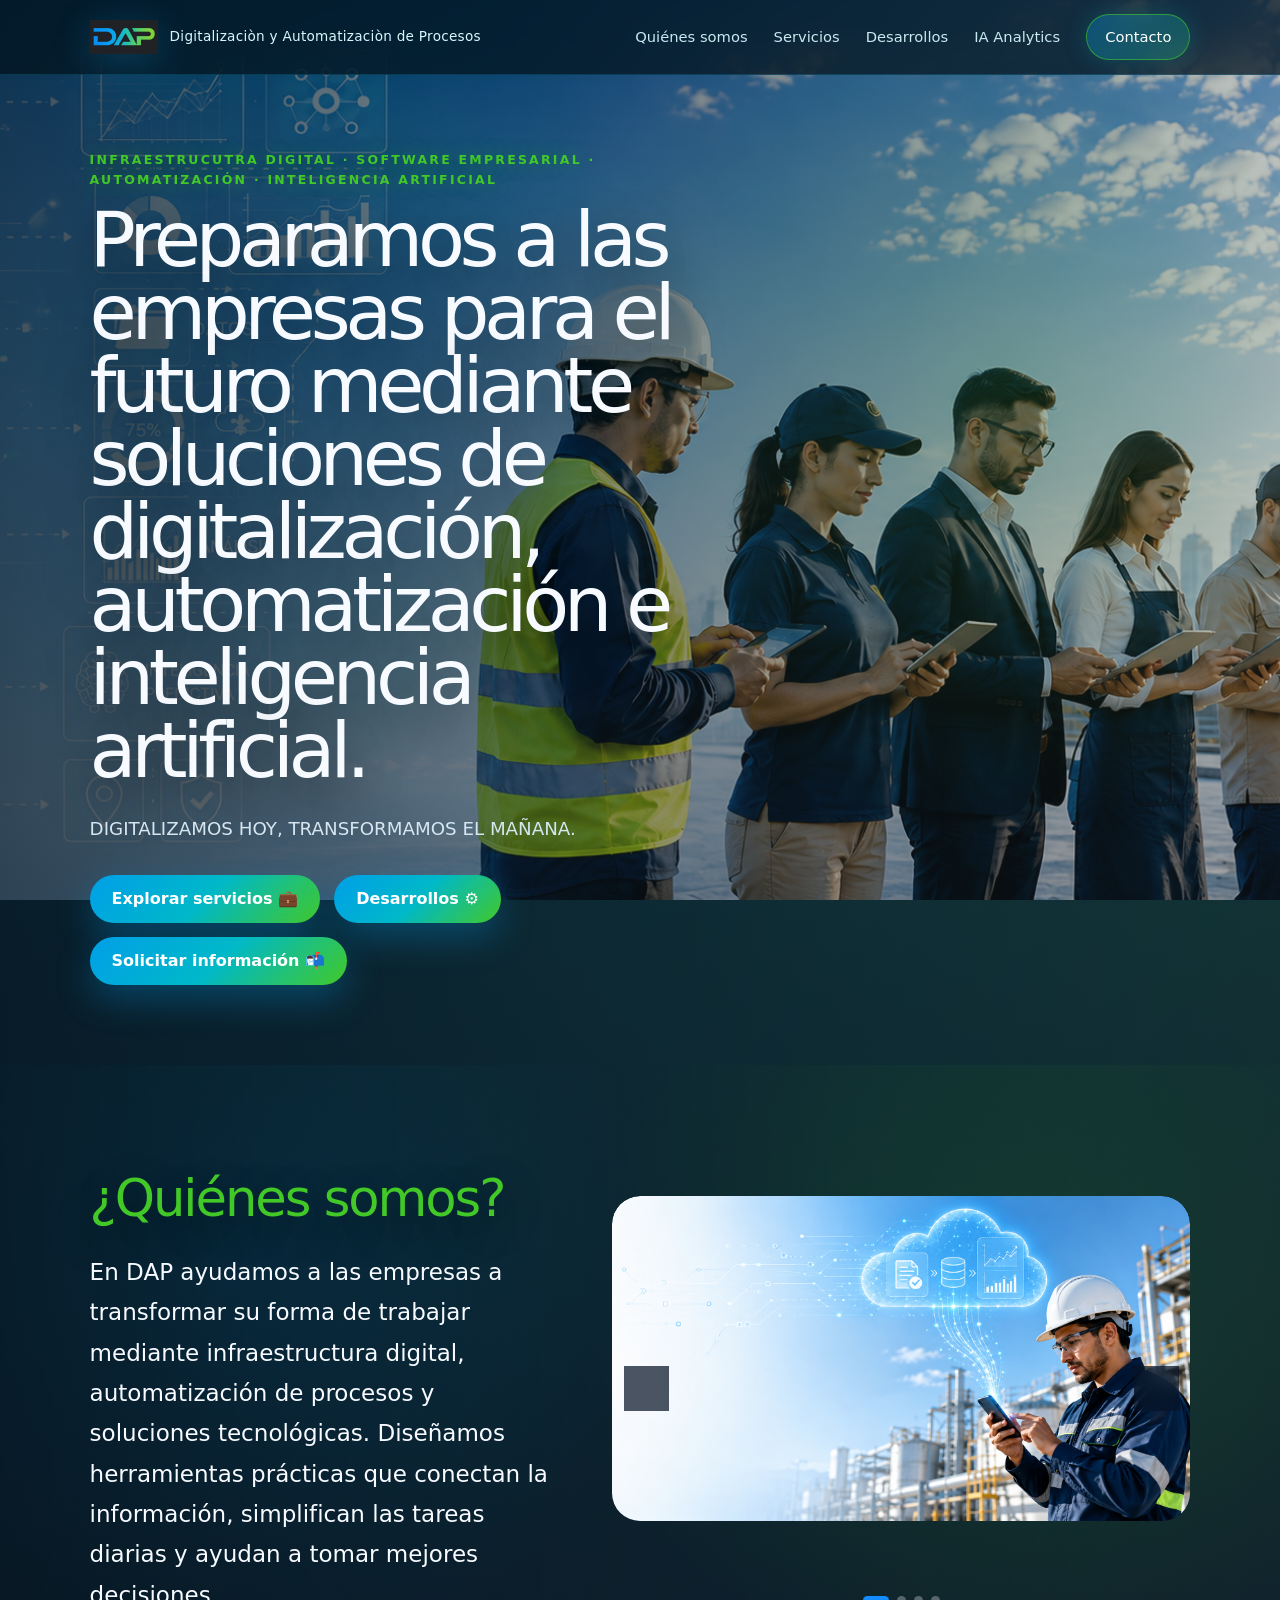
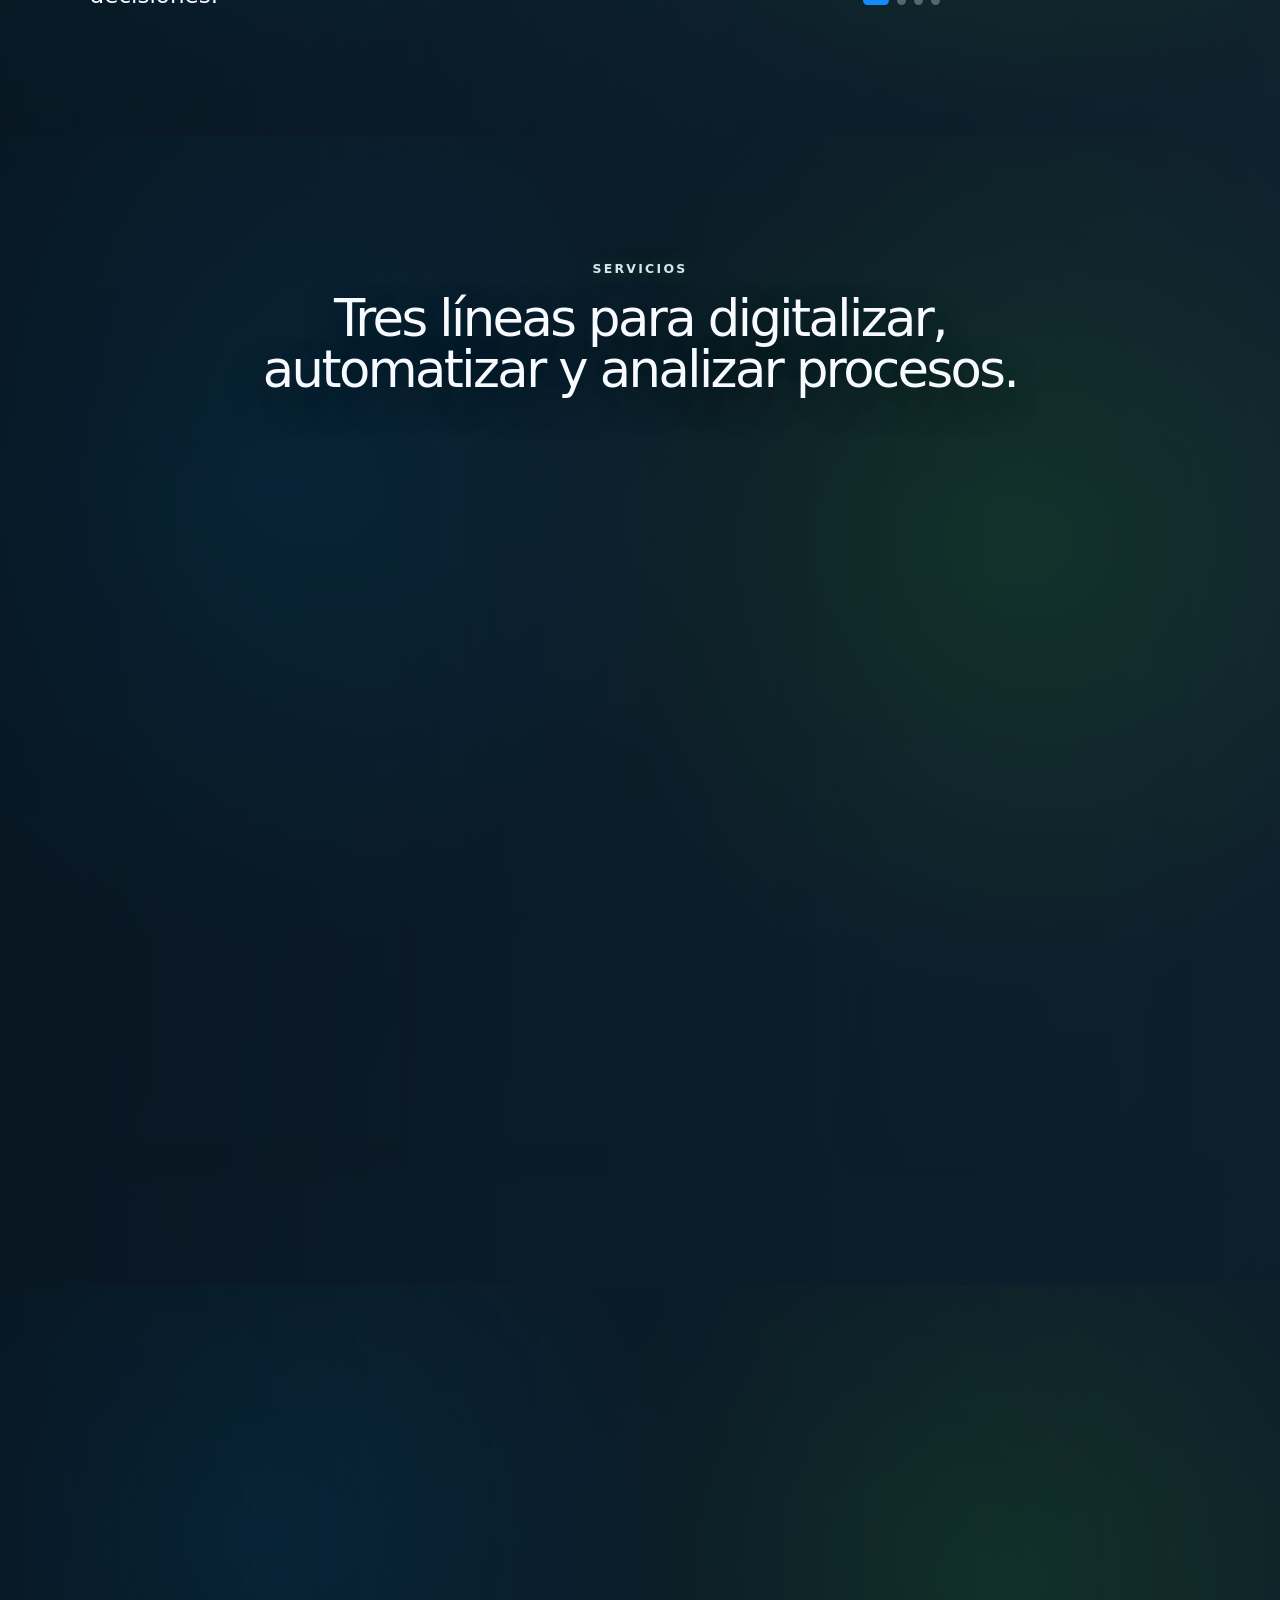
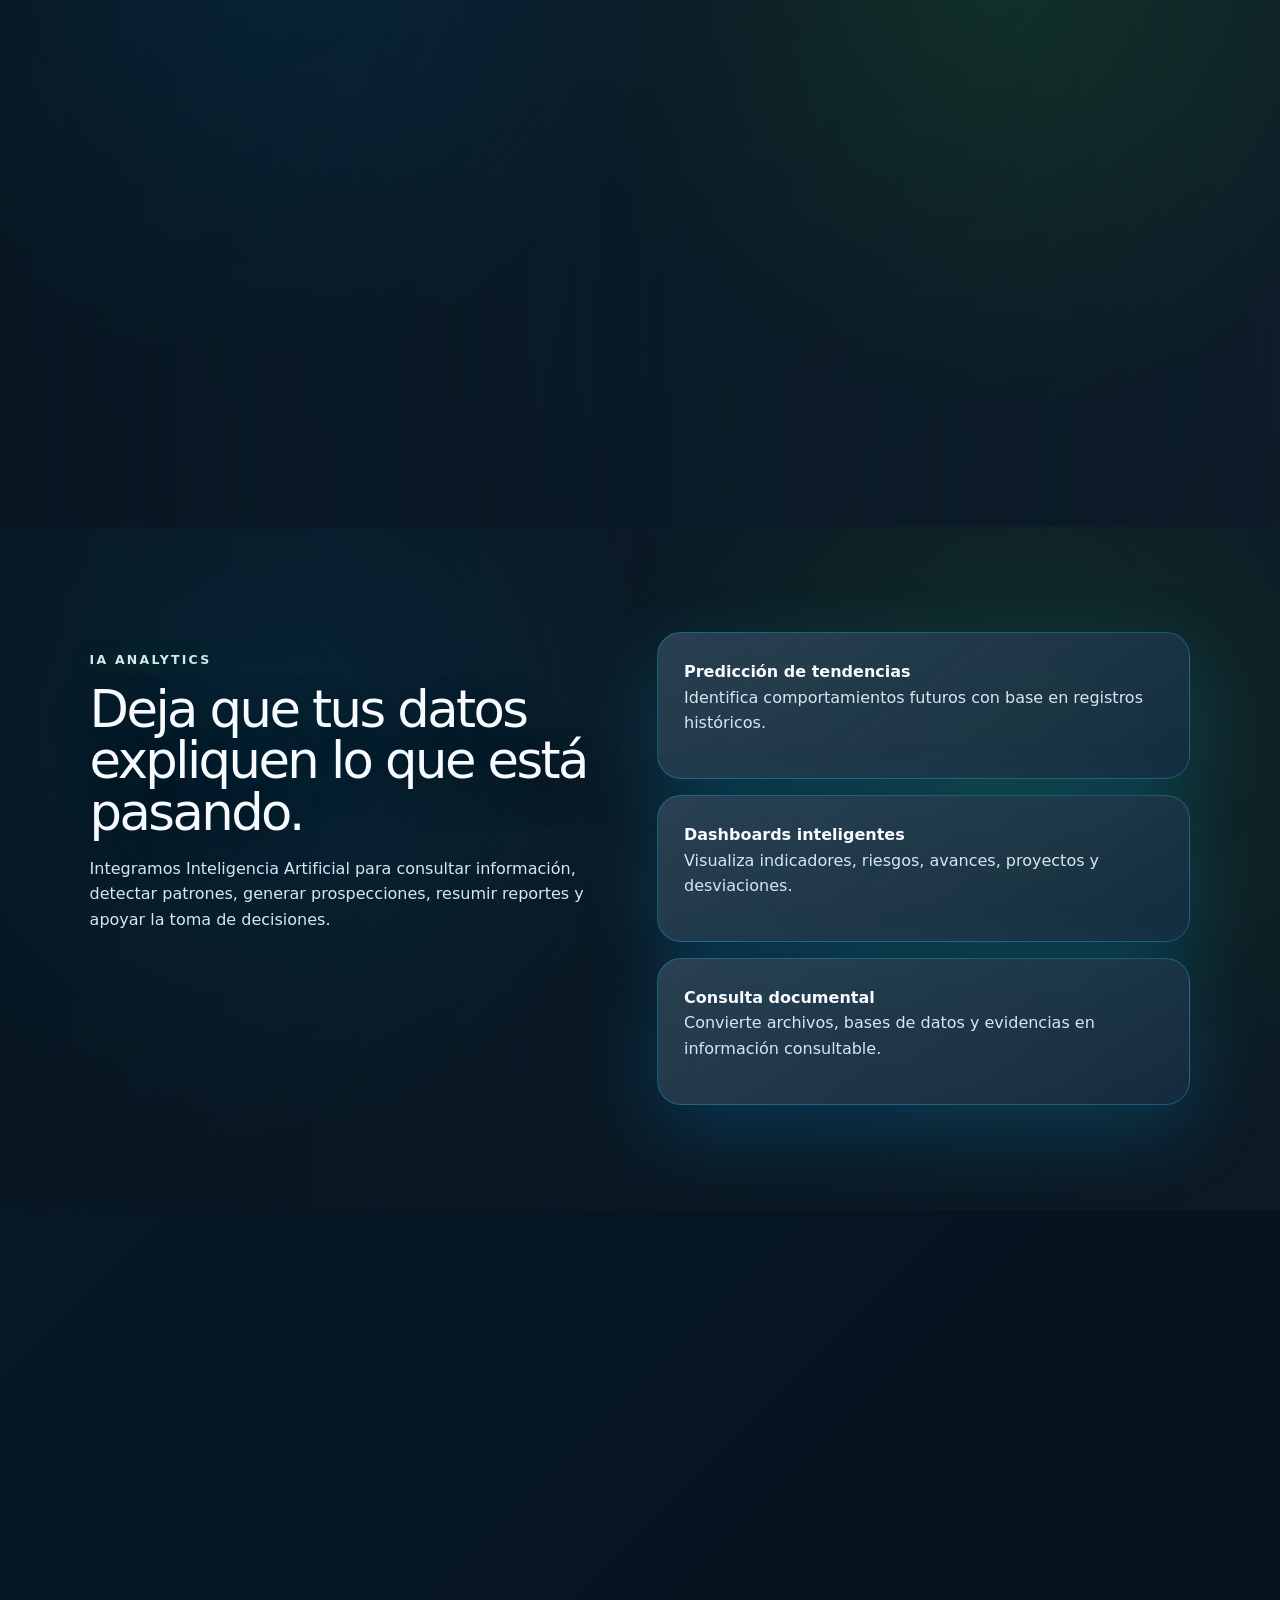
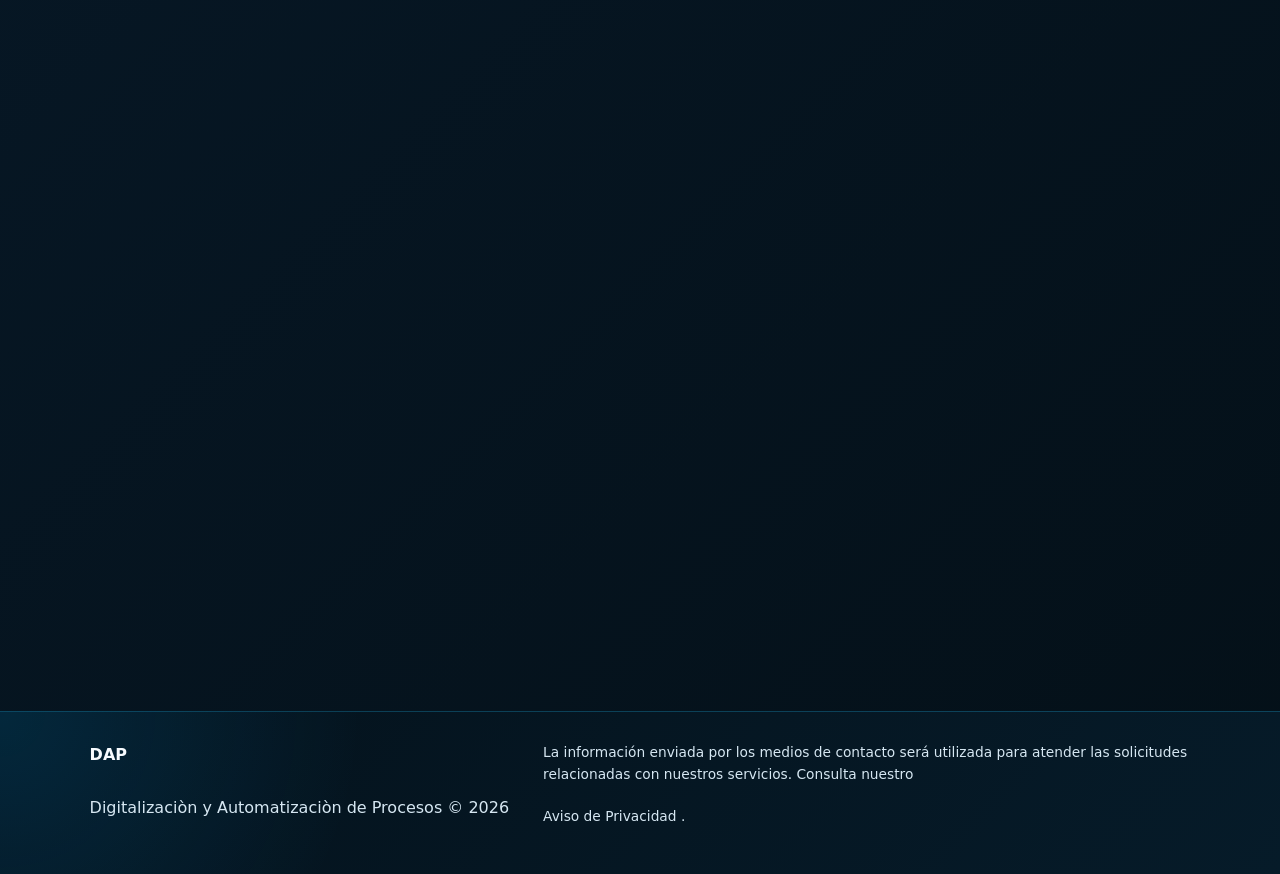
==== commit 58b17b1d: "Update index.html" ====
--- a/index.html
+++ b/index.html
@@ -728,7 +728,7 @@
 <label for="privacidad">
   He leído y acepto el
   <a
-    href="/aviso-de-privacidad/"
+    href="/aviso-de-privacidad"
     target="_blank"
     rel="noopener noreferrer"
     class="privacy-link"
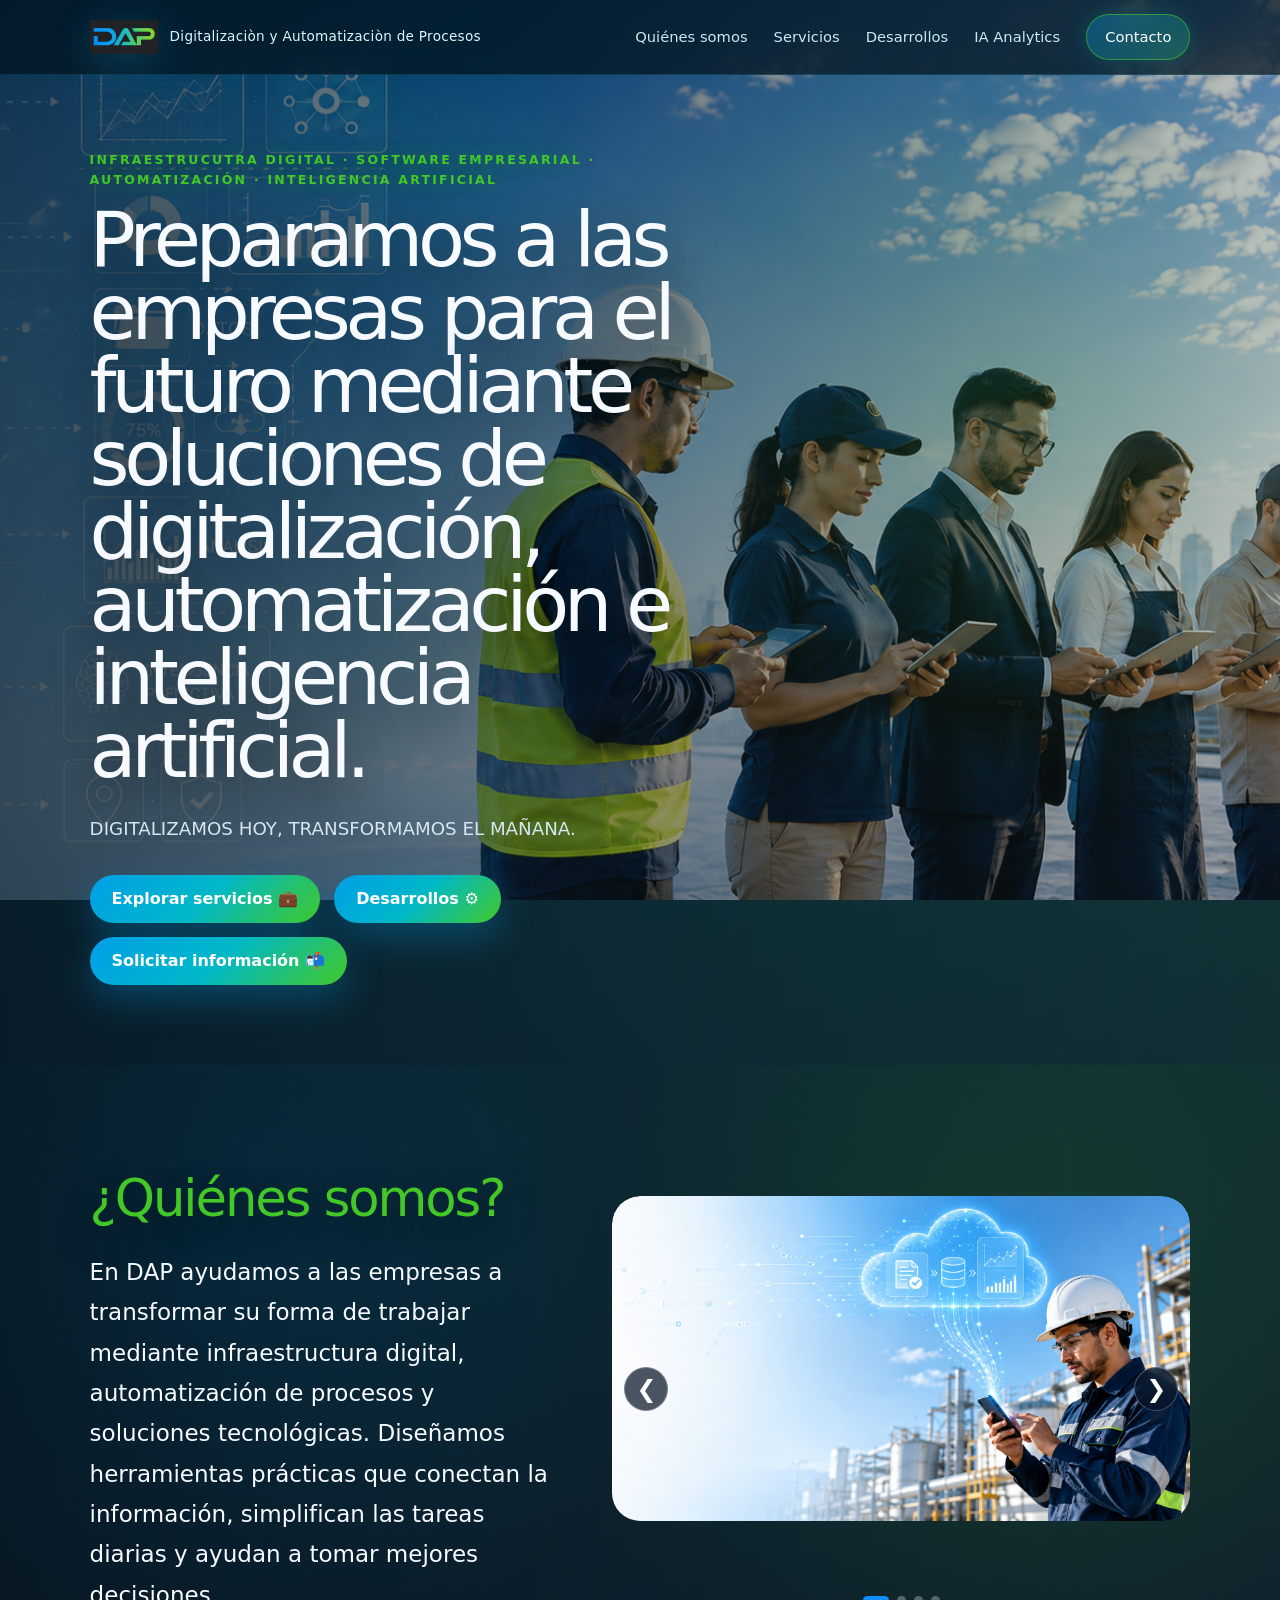
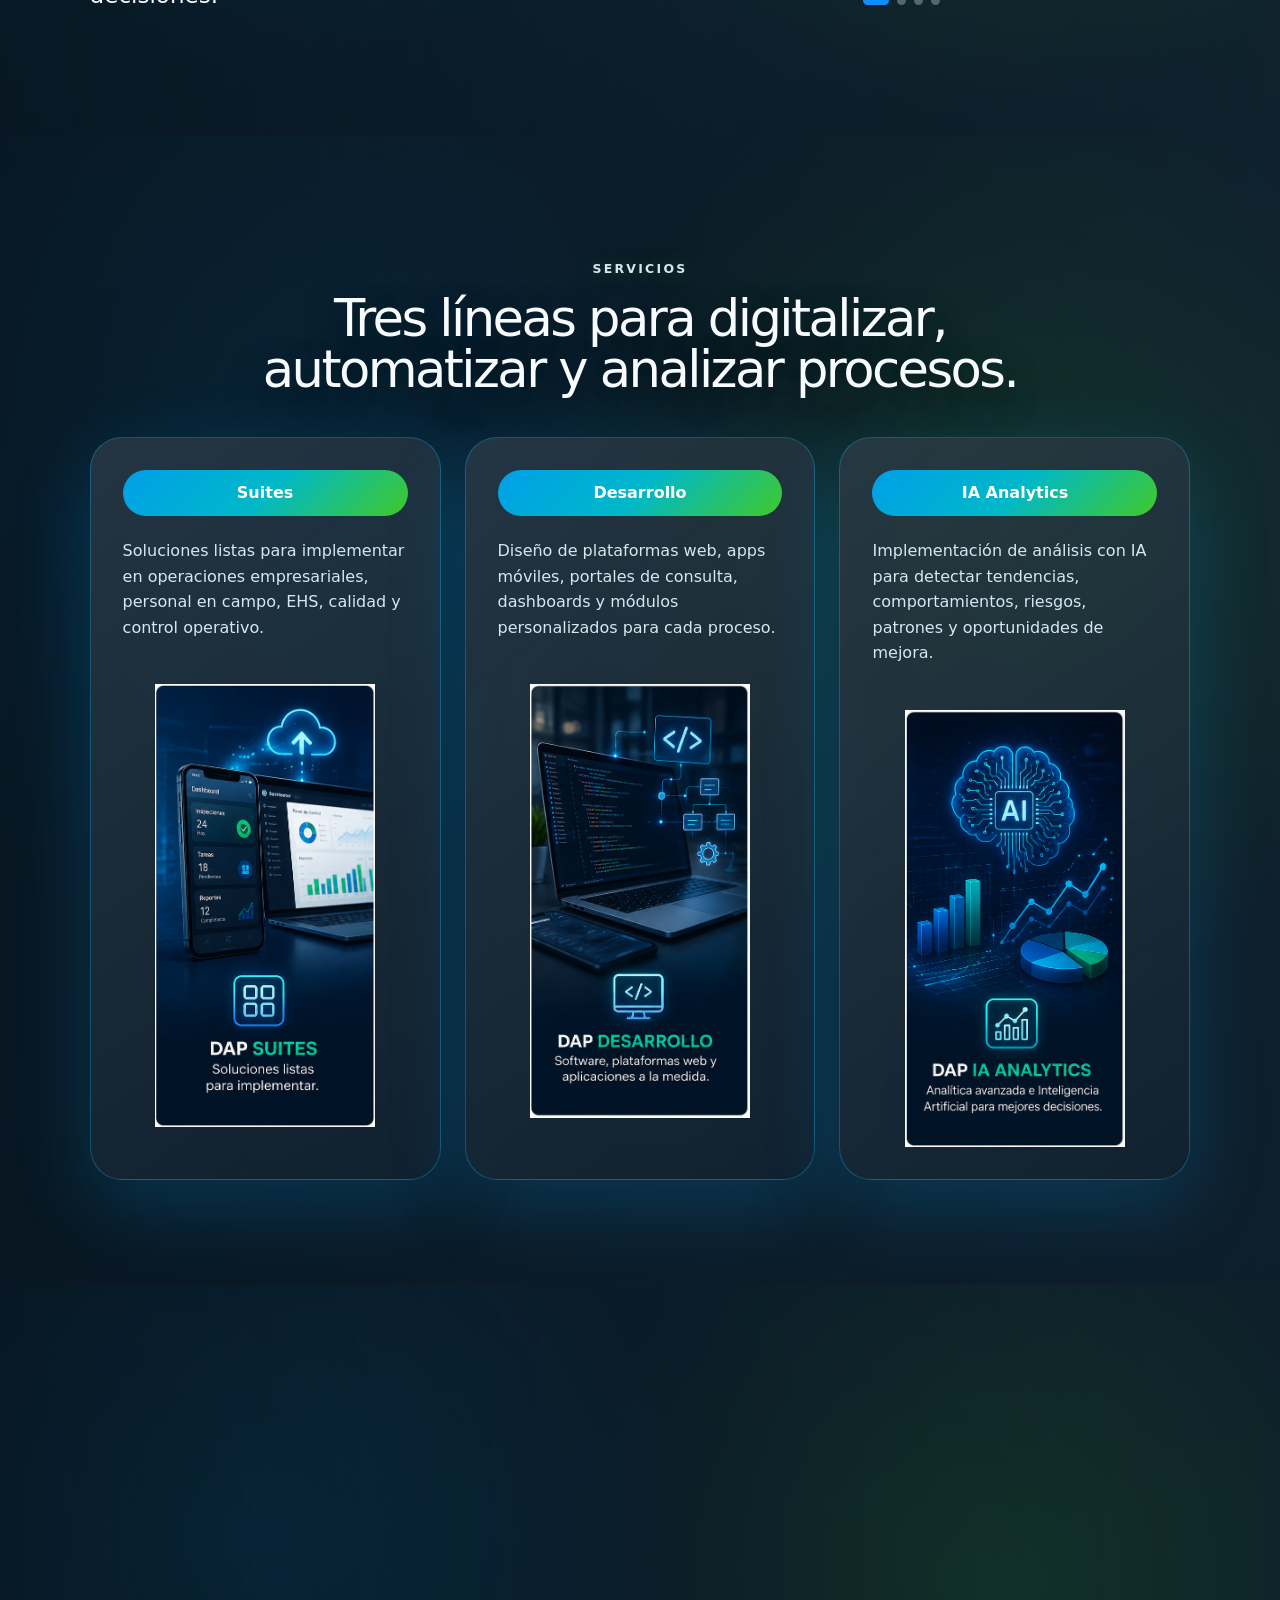
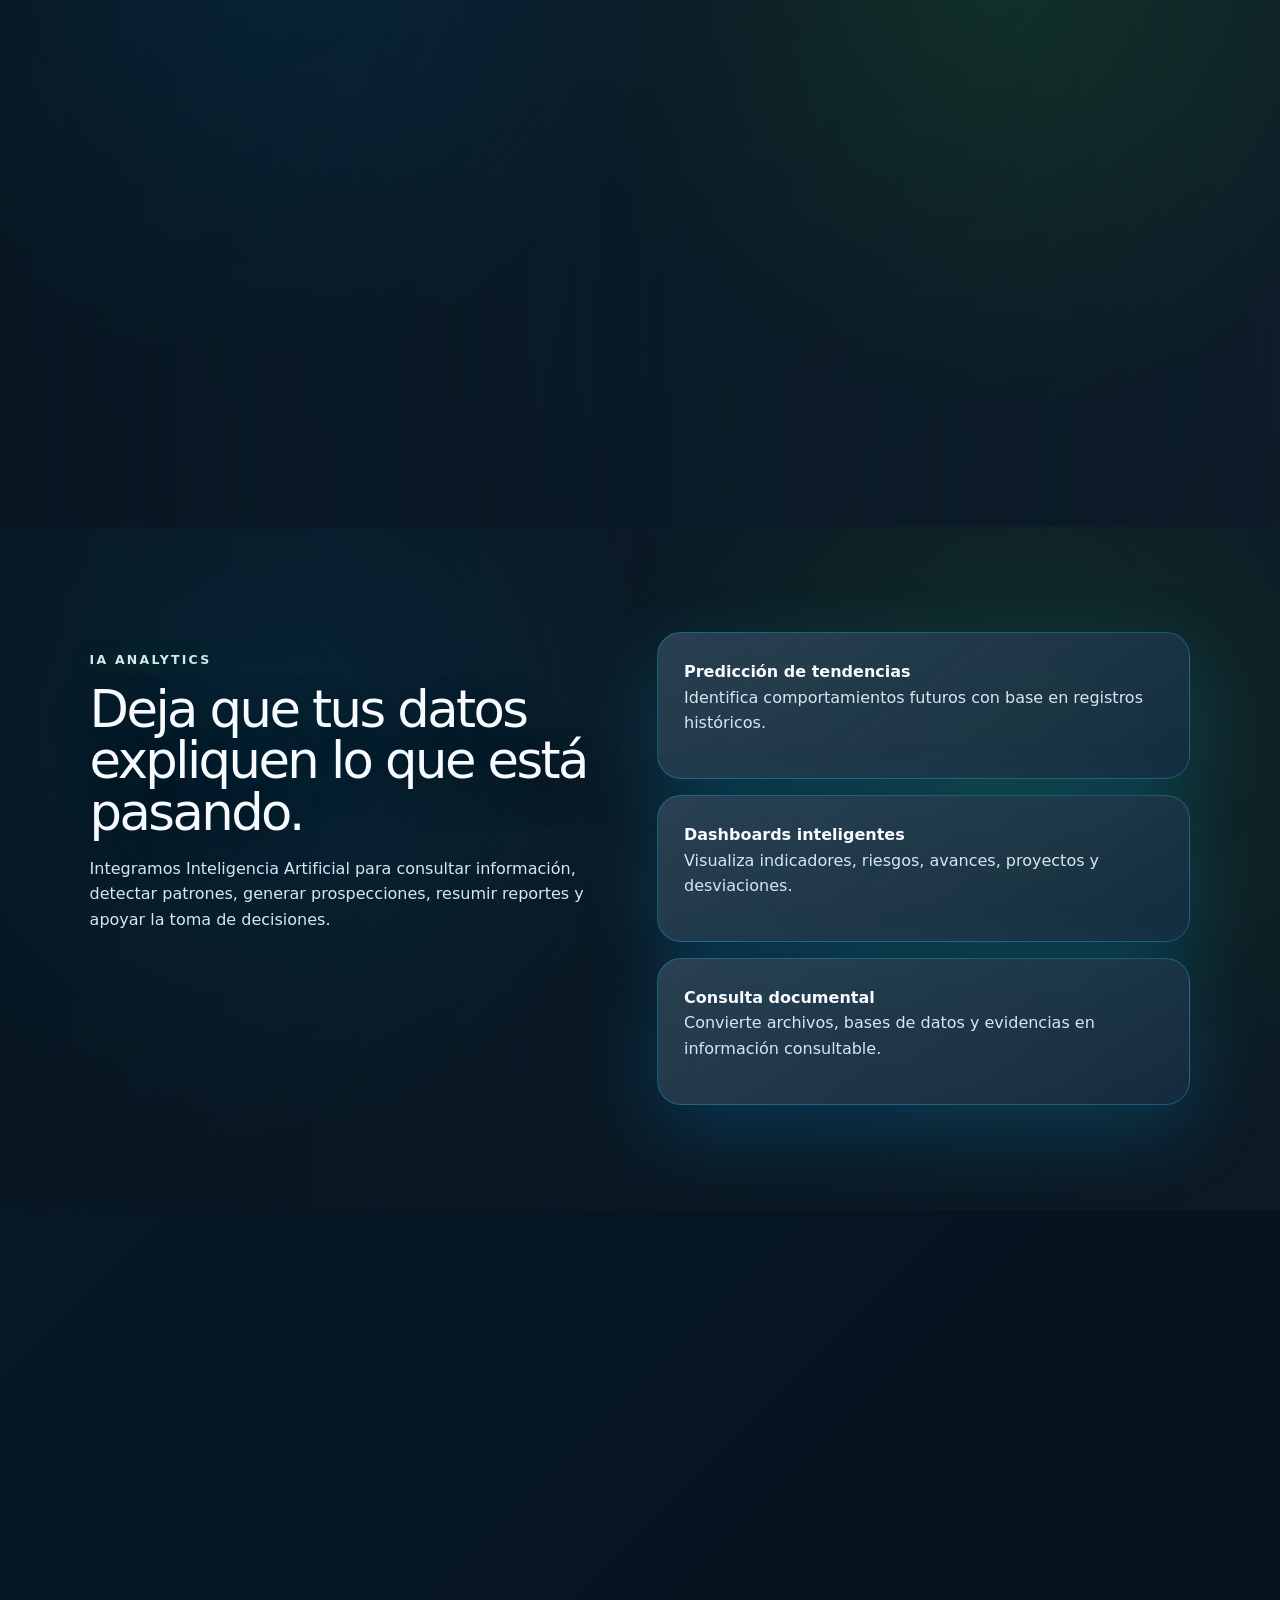
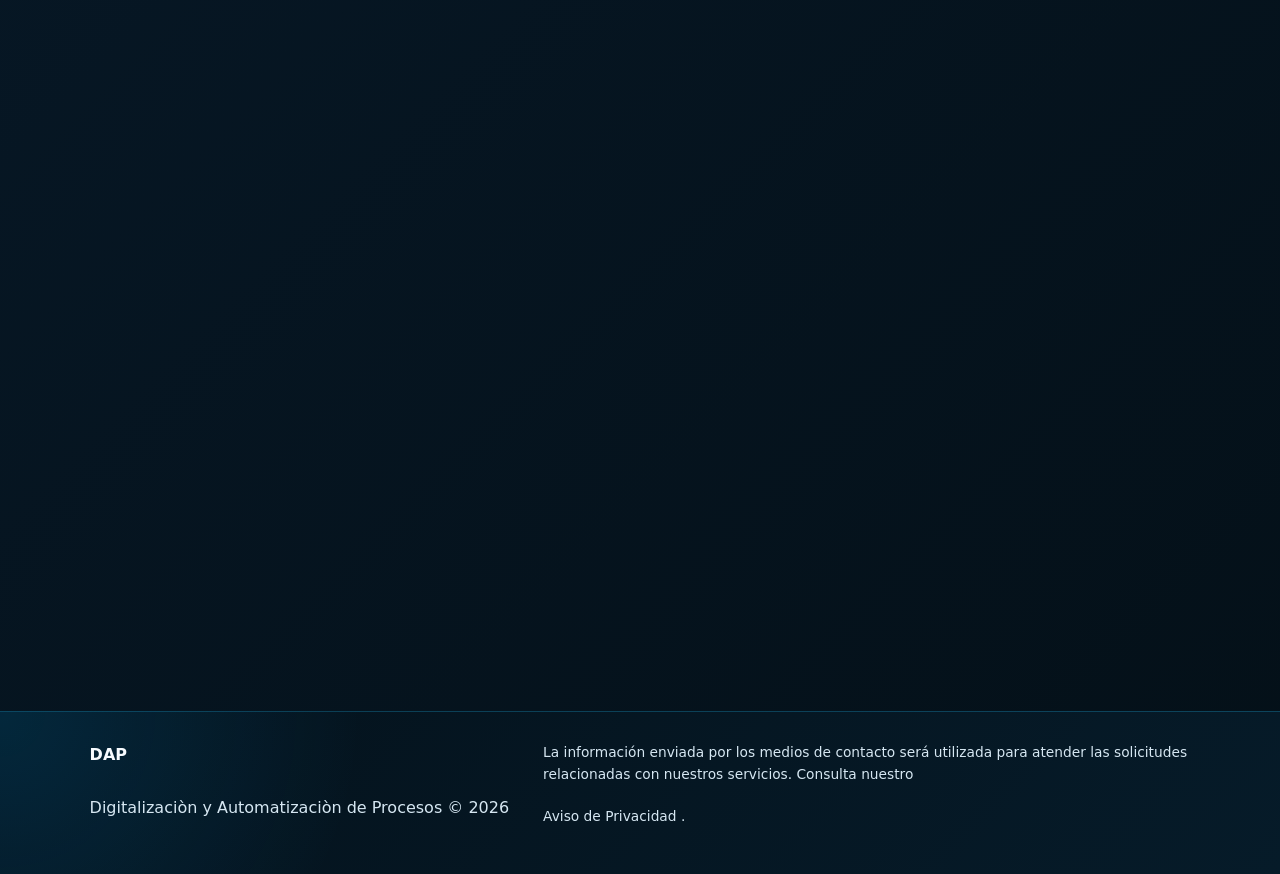
==== commit ad77bc73: "Update index.html" ====
--- a/index.html
+++ b/index.html
@@ -499,6 +499,125 @@
             </div>
           </div>
         </details>
+
+
+          <!-- PASE -->
+        <details class="dev-product">
+
+          <summary>
+  <span class="dev-summary-label">
+    <img
+      src="assets/LOGO_PASE_1.png"
+      alt=""
+      class="dev-summary-logo"
+    />
+    <span>PASE | Plataforma de Accesos y Salidas Electrónicas</span>
+  </span>
+
+  <span class="dev-summary-arrow" aria-hidden="true">⌄</span>
+</summary>
+
+          <div class="dev-product-body">
+            <div class="dev-product-grid">
+              <div class="dev-product-copy">
+                <h3>PASE | Plataforma de Accesos y Salidas Electrónicas</h3>
+
+                <p>
+                  SIGO conecta el trabajo en campo con la gestión de la empresa.
+                  El personal registra información desde una app móvil, mientras
+                  que la plataforma permite consultarla, organizarla y darle
+                  seguimiento.
+                </p>
+
+                <ul>
+                  <li>
+                    <strong>App de campo:</strong> captura registros y evidencias
+                    desde celulares o tabletas.
+                  </li>
+                  <li>
+                    <strong>Plataforma de gestión:</strong> consulta la información
+                    registrada por el equipo.
+                  </li>
+                  <li>
+                    <strong>Operación conectada:</strong> reúne los datos de campo
+                    en un solo lugar para facilitar el seguimiento.
+                  </li>
+                </ul>
+              </div>
+
+              <div class="dev-product-visual">
+                <img
+                  src="assets/LOGO_PASE_1.png"
+                  alt="Logotipo de PASE"
+                  loading="lazy"
+                />
+              </div>
+            </div>
+
+            <div
+              id="devSigoCarousel"
+              class="carousel slide dev-carousel"
+              data-bs-interval="false"
+              aria-label="Imágenes de PASE"
+            >
+              <div class="carousel-inner">
+                <div class="carousel-item active">
+                  <img src="assets/DAP_PASE_PLATCONTRA_1.jpg" alt="Vista 1 de PASE" loading="lazy" />
+                </div>
+                <div class="carousel-item">
+                  <img src="assets/DAP_PASE_PLATCONTRA_2.jpg" alt="Vista 2 de PASE" loading="lazy" />
+                </div>
+                <div class="carousel-item">
+                  <img src="assets/DAP_PASE_PLATCONTRA_3.jpg" alt="Vista 3 de PASE" loading="lazy" />
+                </div>
+                <div class="carousel-item">
+                  <img src="assets/DAP_PASE_PLATCONTRA_4.jpg" alt="Vista 4 de PASE" loading="lazy" />
+                </div>
+                <div class="carousel-item">
+                  <img src="assets/DAP_PASE_PLATCONTRA_5.jpg" alt="Vista 5 de PASE" loading="lazy" />
+                </div>
+                <div class="carousel-item">
+                  <img src="assets/DAP_PASE_PLATCONTRA_6.png" alt="Vista 6 de PASE" loading="lazy" />
+                </div>
+                <div class="carousel-item">
+                  <img src="assets/DAP_PASE_PLATCONTRA_7.png" alt="Vista 7 de PASE" loading="lazy" />
+                </div>
+                <div class="carousel-item">
+                  <img src="assets/DAP_PASE_PLATCONTRA_8.png" alt="Vista 8 de PASE" loading="lazy" />
+                </div>
+                <div class="carousel-item">
+                  <img src="assets/DAP_PASE_PLATCONTRA_9.png" alt="Vista 9 de PASE" loading="lazy" />
+                </div>
+                <div class="carousel-item">
+                  <img src="assets/DAP_PASE_PLATCONTRA_10.png" alt="Vista 10 de PASE" loading="lazy" />
+                </div>
+              </div>
+
+              <button
+                class="carousel-control-prev"
+                type="button"
+                data-bs-target="#devSigoCarousel"
+                data-bs-slide="prev"
+                aria-label="Imagen anterior de PASE"
+              >
+                <span class="carousel-control-prev-icon" aria-hidden="true"></span>
+              </button>
+
+              <button
+                class="carousel-control-next"
+                type="button"
+                data-bs-target="#devSigoCarousel"
+                data-bs-slide="next"
+                aria-label="Imagen siguiente de PASE"
+              >
+                <span class="carousel-control-next-icon" aria-hidden="true"></span>
+              </button>
+            </div>
+          </div>
+        </details>
+
+
+        
 
         <!-- ACCESO -->
         <details class="dev-product">
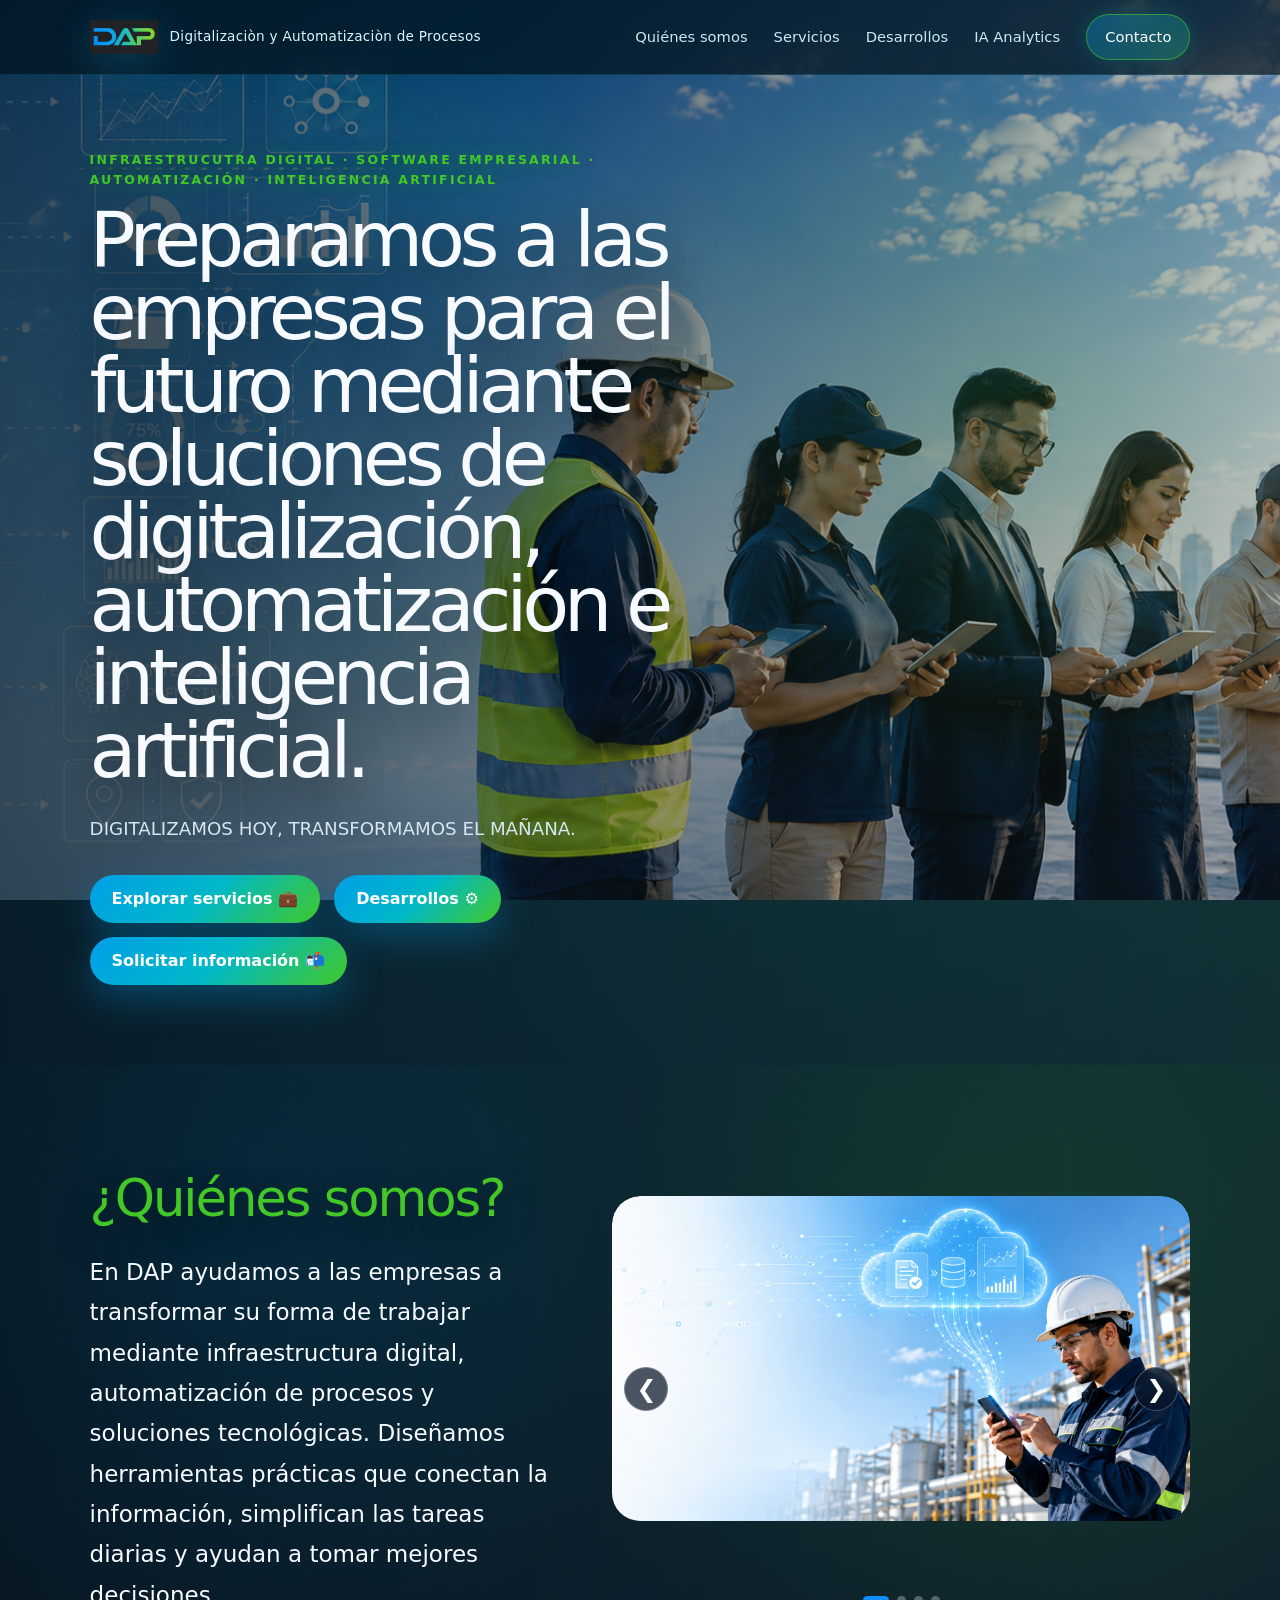
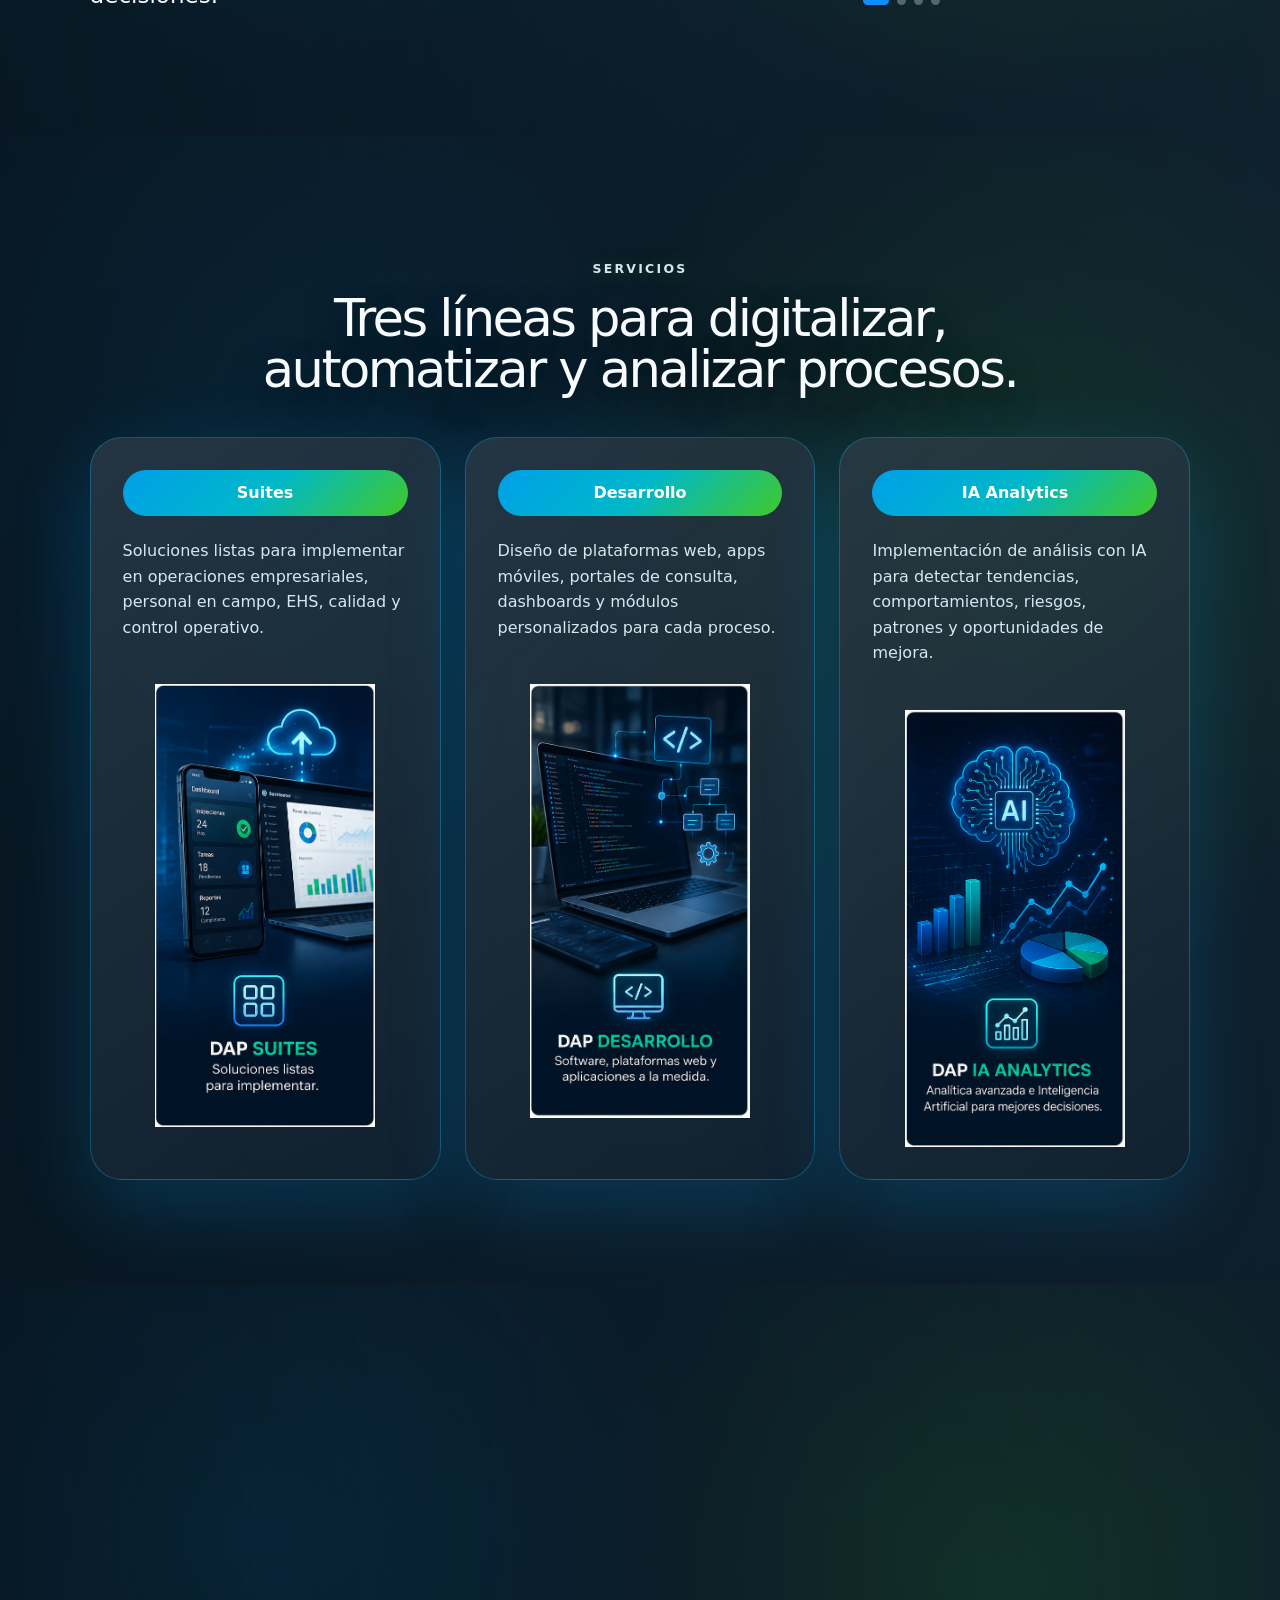
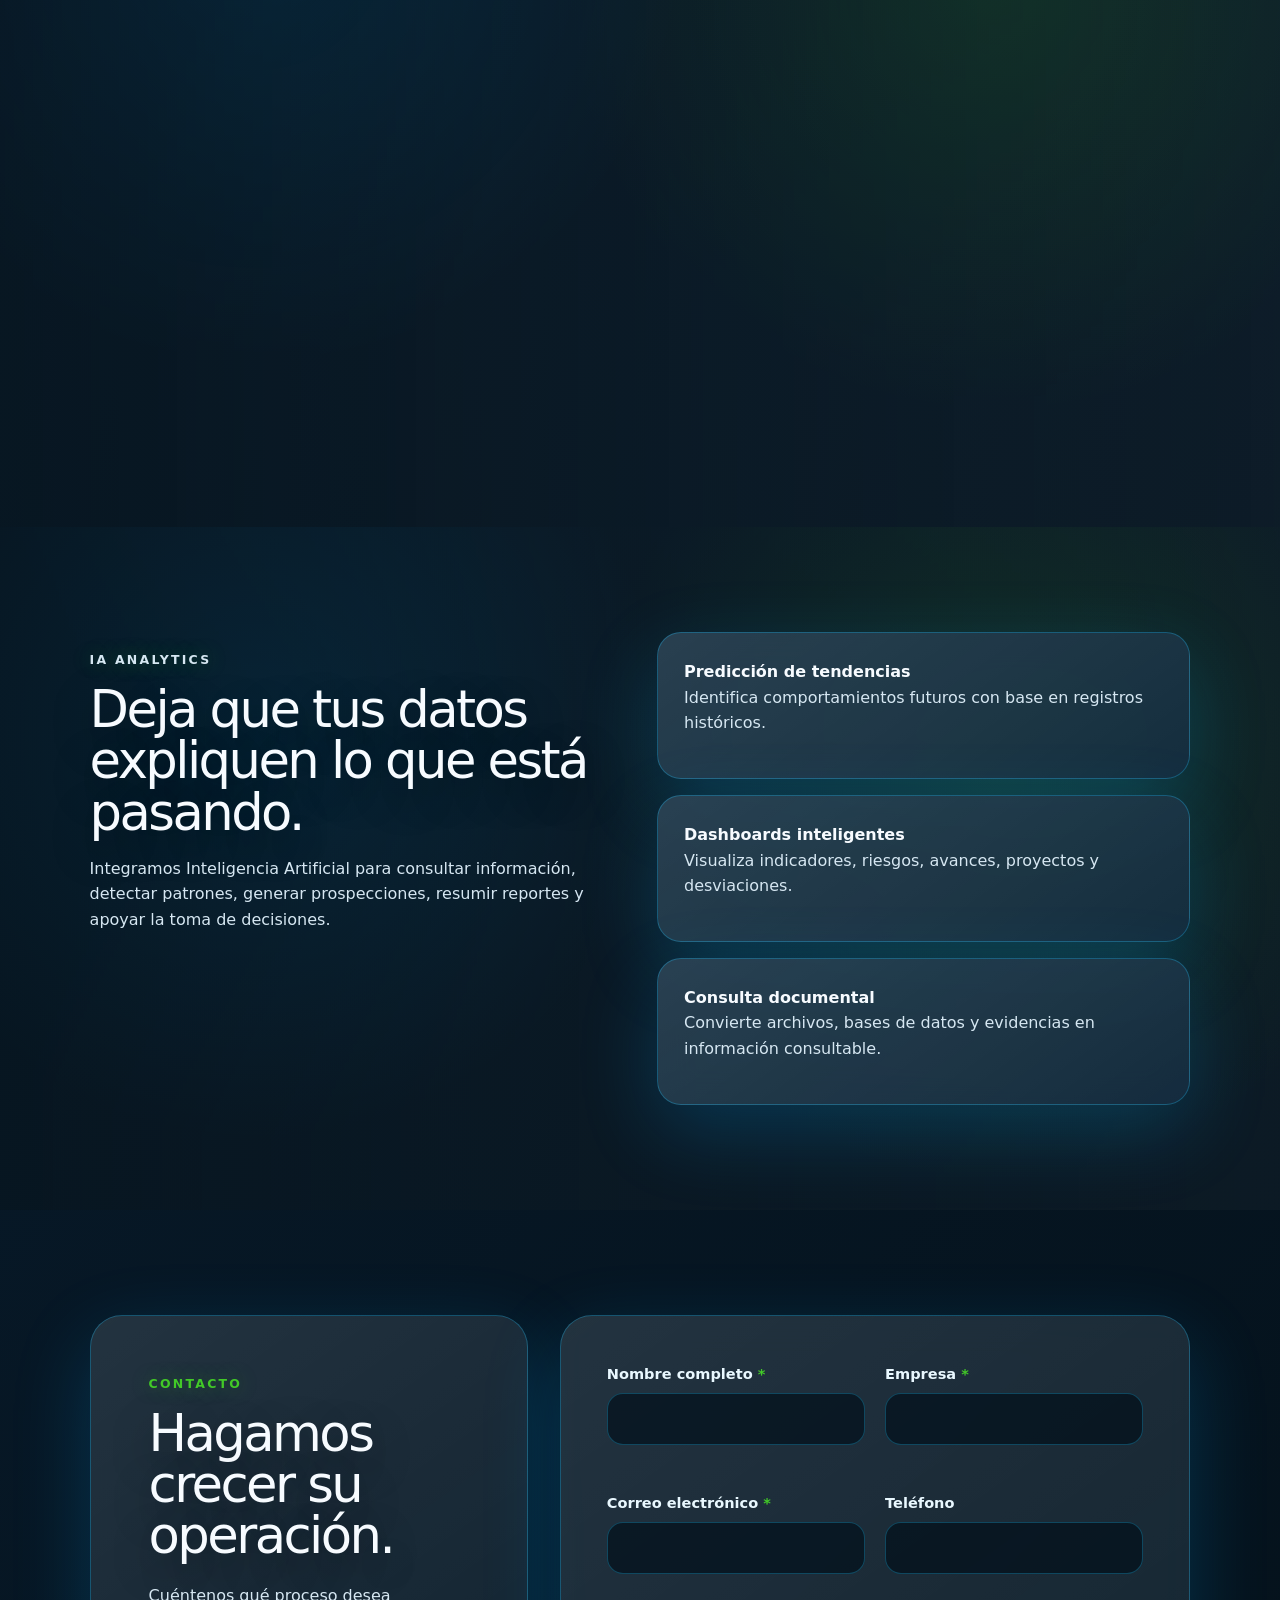
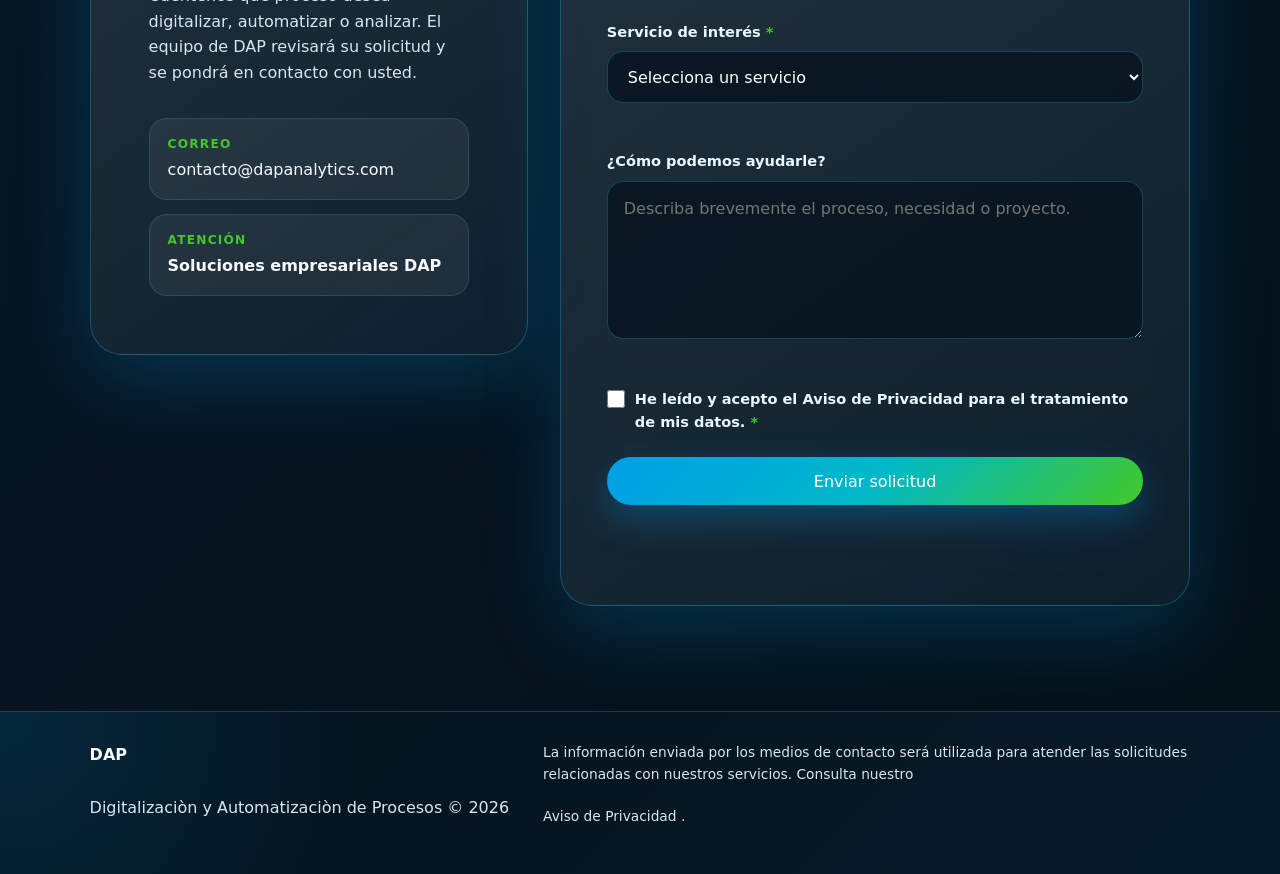
==== commit dd69bc7f: "Update index.html" ====
--- a/index.html
+++ b/index.html
@@ -507,7 +507,7 @@
           <summary>
   <span class="dev-summary-label">
     <img
-      src="assets/LOGO_PASE_1.png"
+      src="assets/LOGO_PASE_2.png"
       alt=""
       class="dev-summary-logo"
     />
@@ -523,31 +523,26 @@
                 <h3>PASE | Plataforma de Accesos y Salidas Electrónicas</h3>
 
                 <p>
-                  SIGO conecta el trabajo en campo con la gestión de la empresa.
-                  El personal registra información desde una app móvil, mientras
-                  que la plataforma permite consultarla, organizarla y darle
-                  seguimiento.
+                   PASE gestiona las entradas y salidas de contratistas en tu centro de trabajo, 
+                  facilitando el registro y control de personal, herramientas, equipos y vehículos.
                 </p>
 
-                <ul>
-                  <li>
-                    <strong>App de campo:</strong> captura registros y evidencias
-                    desde celulares o tabletas.
-                  </li>
-                  <li>
-                    <strong>Plataforma de gestión:</strong> consulta la información
-                    registrada por el equipo.
-                  </li>
-                  <li>
-                    <strong>Operación conectada:</strong> reúne los datos de campo
-                    en un solo lugar para facilitar el seguimiento.
-                  </li>
-                </ul>
+<ul>
+  <li>
+    <strong>Registro de contratistas:</strong> registra al personal, las herramientas, los equipos y los vehículos que ingresarán al centro de trabajo.
+  </li>
+  <li>
+    <strong>Validación del anfitrión:</strong> revisa la información del contratista que te visitará y activa sus credenciales digitales para autorizar el acceso.
+  </li>
+  <li>
+    <strong>Verificación de credenciales por vigilancia patrimonial:</strong> escanea el código QR desde un teléfono o una tablet para consultar la información de cada usuario y permitir el acceso a quienes cuenten con una credencial activa dentro del periodo autorizado.
+  </li>
+</ul>
               </div>
 
               <div class="dev-product-visual">
                 <img
-                  src="assets/LOGO_PASE_1.png"
+                  src="assets/LOGO_PASE_2.png"
                   alt="Logotipo de PASE"
                   loading="lazy"
                 />
@@ -555,7 +550,7 @@
             </div>
 
             <div
-              id="devSigoCarousel"
+              id="devPaseCarousel"
               class="carousel slide dev-carousel"
               data-bs-interval="false"
               aria-label="Imágenes de PASE"
@@ -583,20 +578,20 @@
                   <img src="assets/DAP_PASE_PLATCONTRA_7.png" alt="Vista 7 de PASE" loading="lazy" />
                 </div>
                 <div class="carousel-item">
-                  <img src="assets/DAP_PASE_PLATCONTRA_8.png" alt="Vista 8 de PASE" loading="lazy" />
-                </div>
-                <div class="carousel-item">
-                  <img src="assets/DAP_PASE_PLATCONTRA_9.png" alt="Vista 9 de PASE" loading="lazy" />
-                </div>
-                <div class="carousel-item">
-                  <img src="assets/DAP_PASE_PLATCONTRA_10.png" alt="Vista 10 de PASE" loading="lazy" />
+                  <img src="assets/DAP_PASE_PLATCONTRA_8.jpg" alt="Vista 8 de PASE" loading="lazy" />
+                </div>
+                <div class="carousel-item">
+                  <img src="assets/DAP_PASE_PLATCONTRA_9.jpg" alt="Vista 9 de PASE" loading="lazy" />
+                </div>
+                <div class="carousel-item">
+                  <img src="assets/DAP_PASE_PLATCONTRA_10.jpg" alt="Vista 10 de PASE" loading="lazy" />
                 </div>
               </div>
 
               <button
                 class="carousel-control-prev"
                 type="button"
-                data-bs-target="#devSigoCarousel"
+                data-bs-target="#devPaseCarousel"
                 data-bs-slide="prev"
                 aria-label="Imagen anterior de PASE"
               >
@@ -606,7 +601,7 @@
               <button
                 class="carousel-control-next"
                 type="button"
-                data-bs-target="#devSigoCarousel"
+                data-bs-target="#devPaseCarousel"
                 data-bs-slide="next"
                 aria-label="Imagen siguiente de PASE"
               >
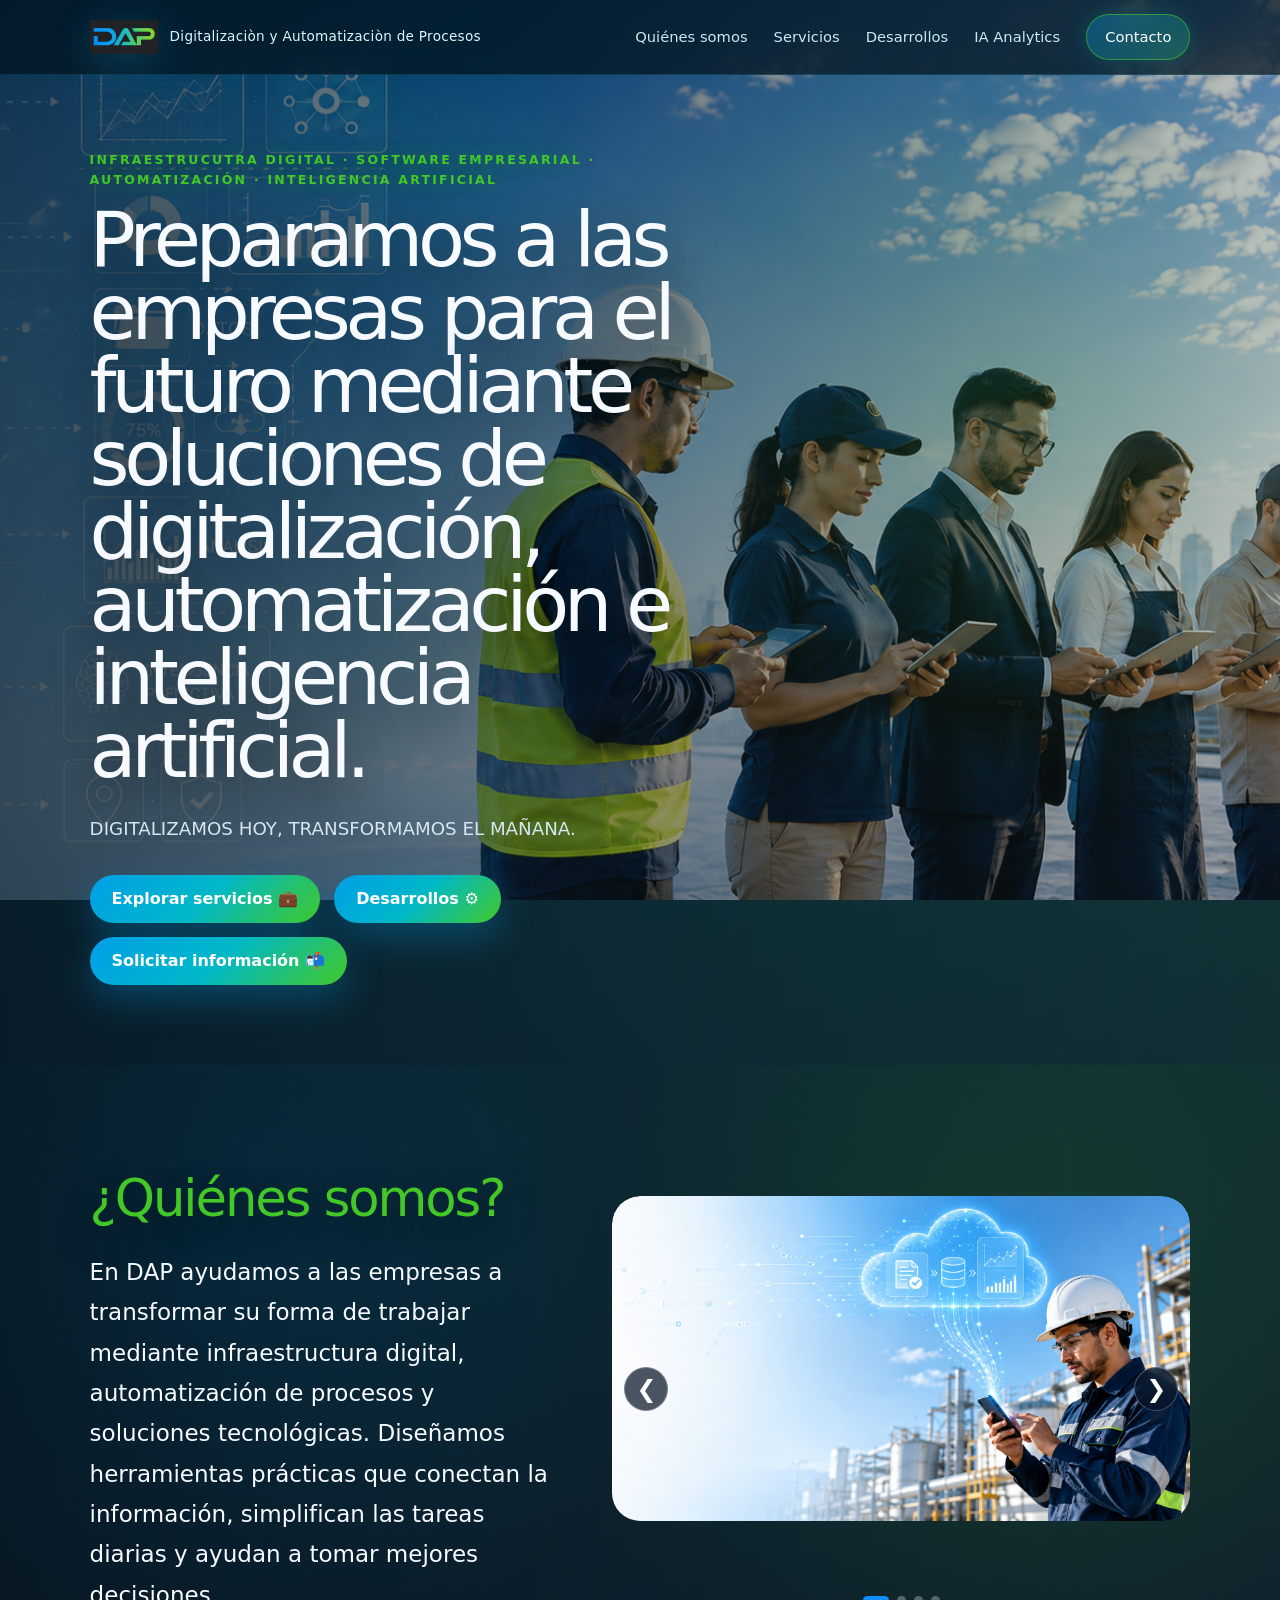
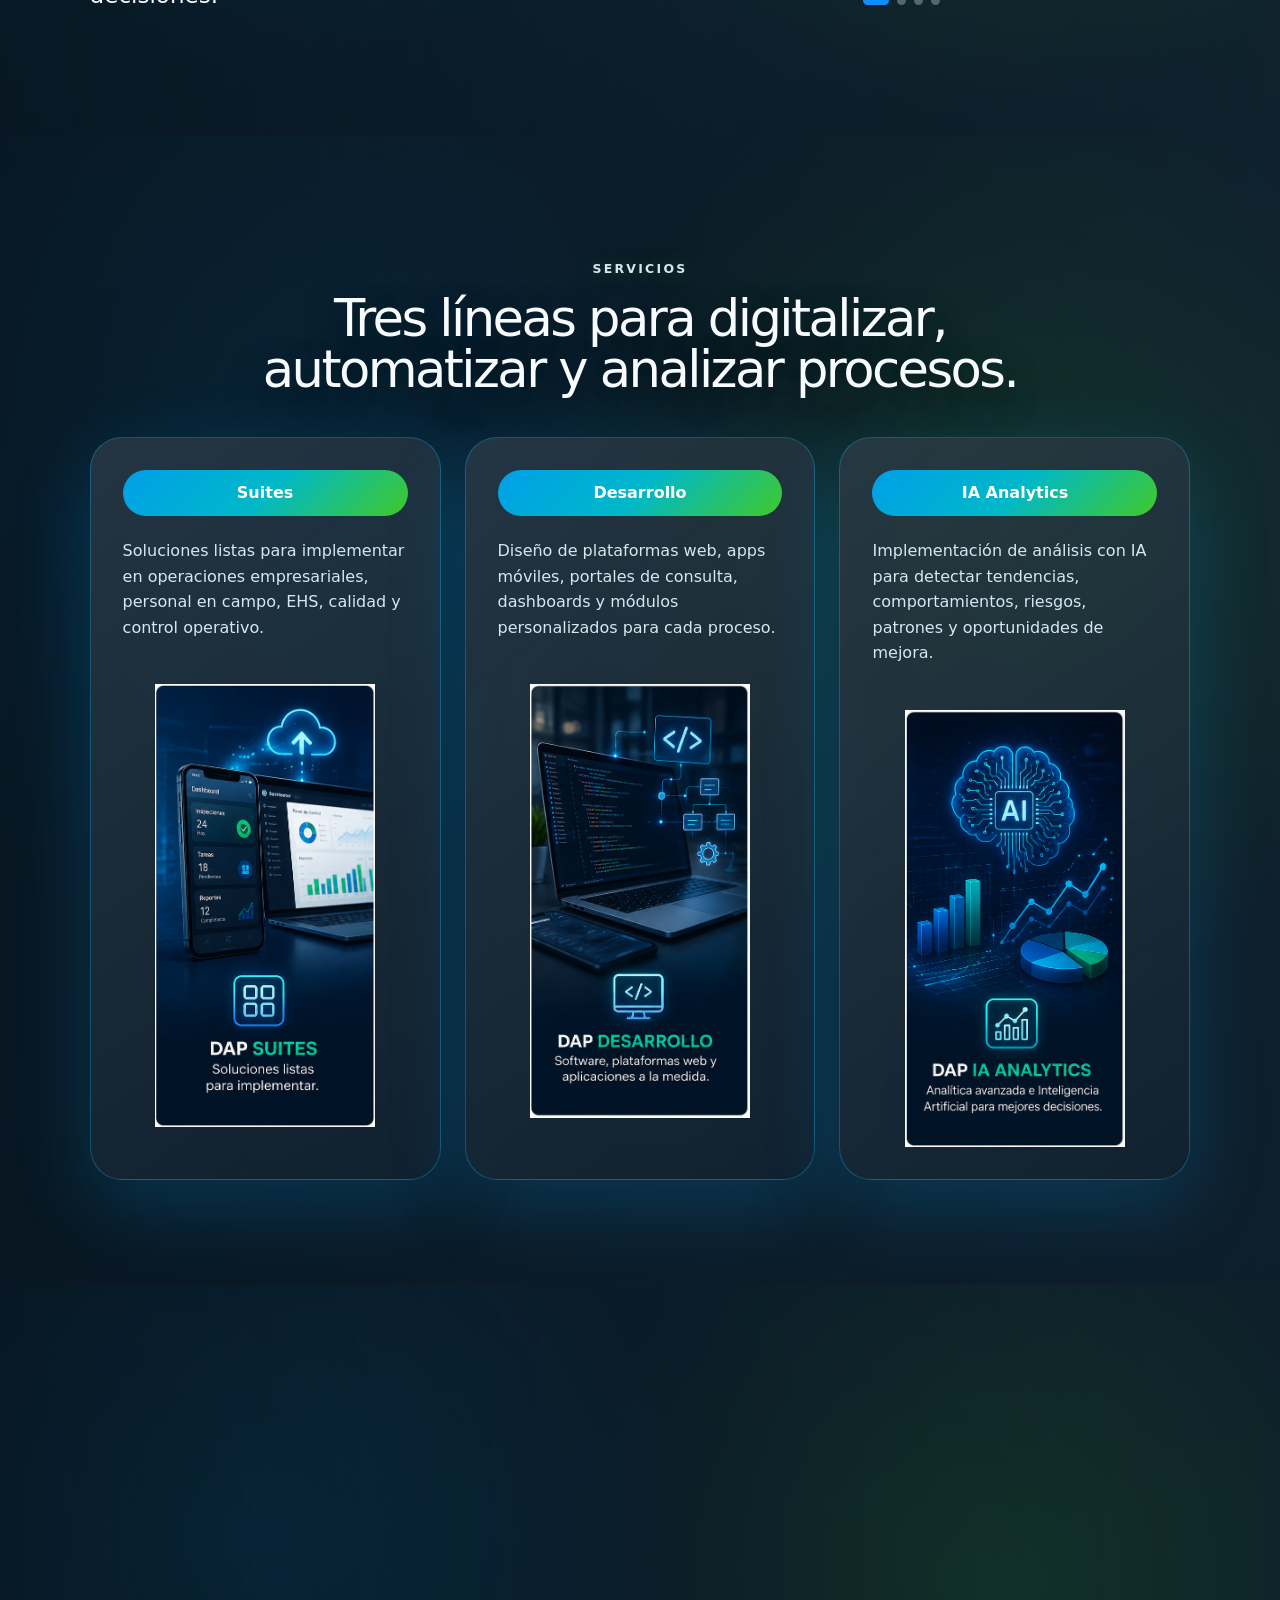
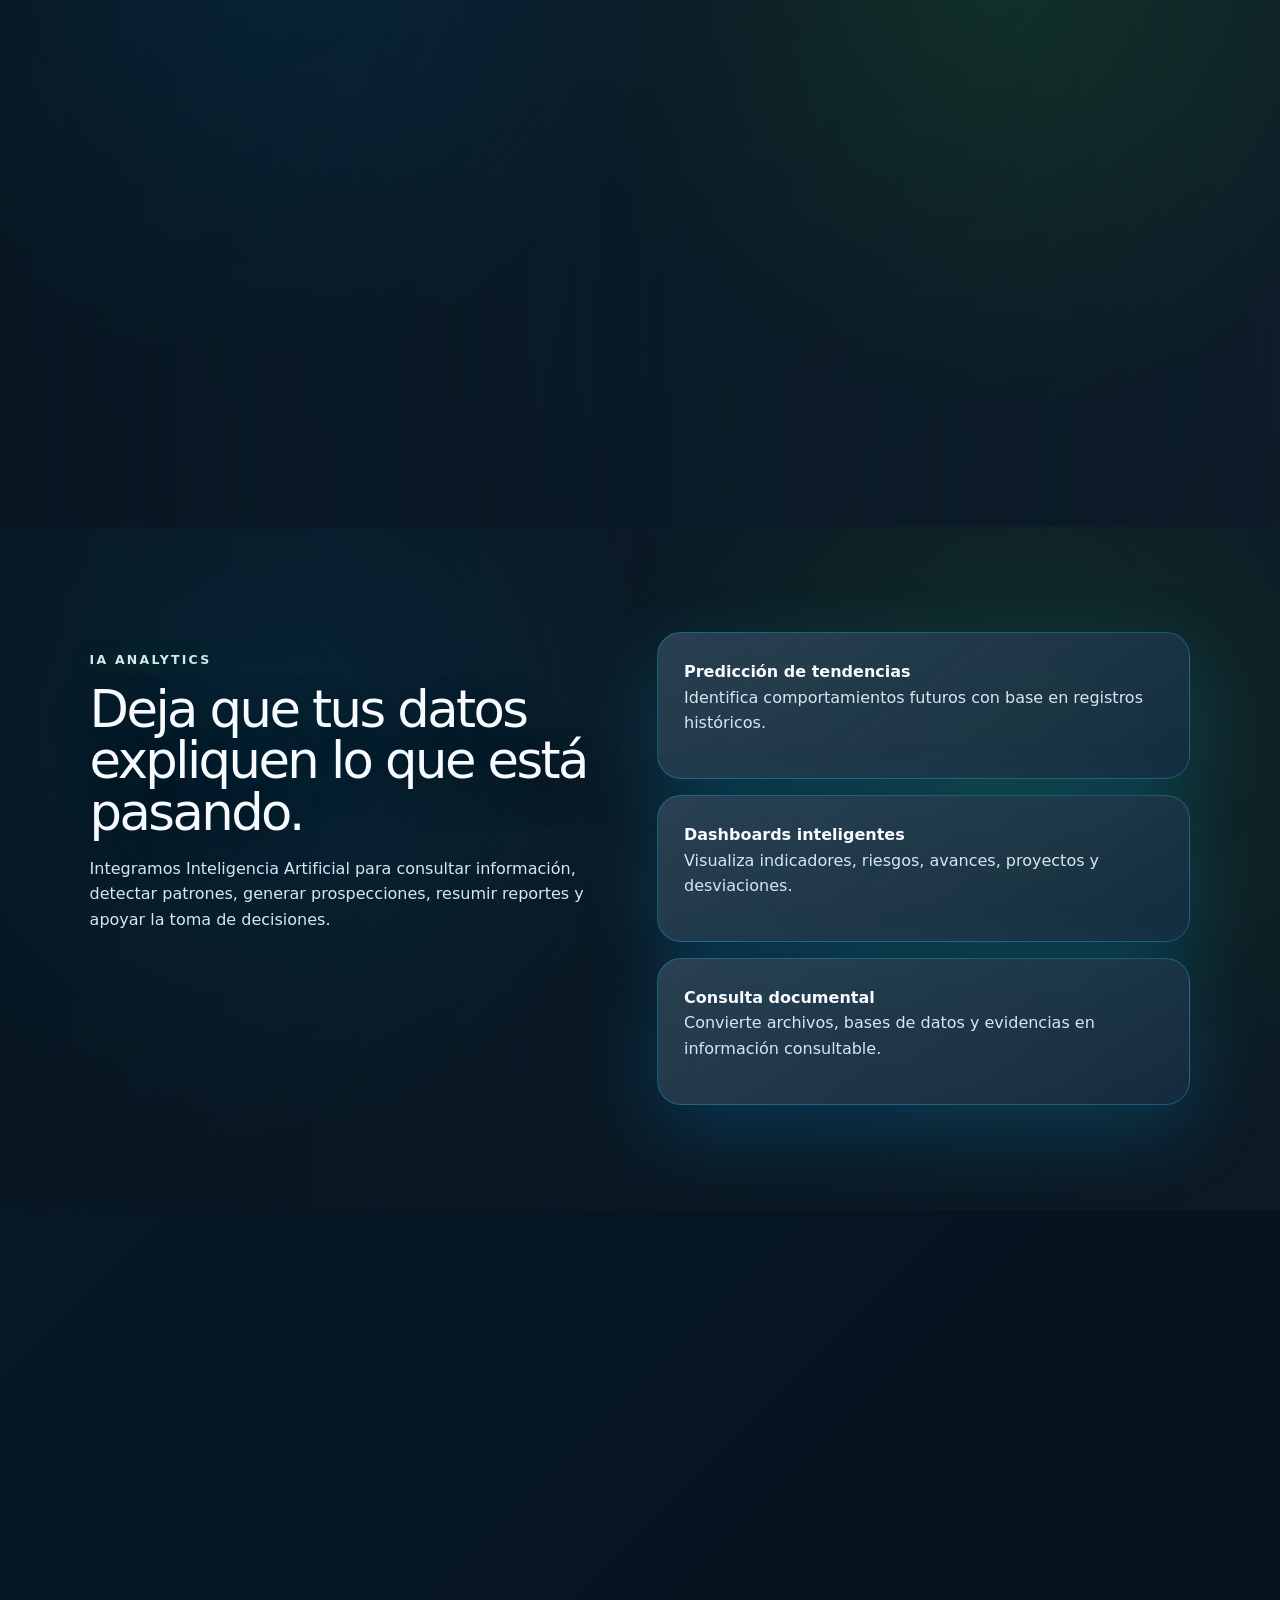
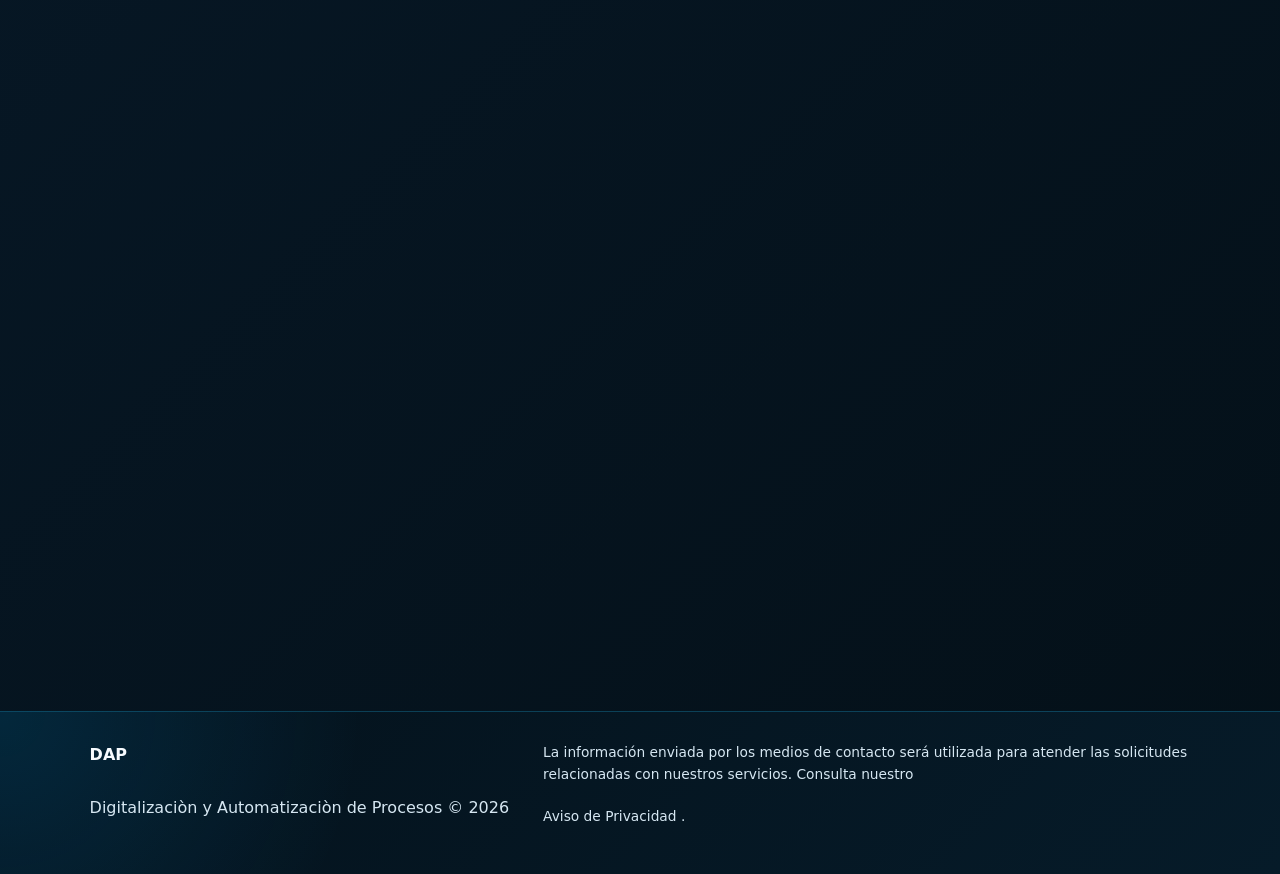
==== commit cf61177d: "Update index.html" ====
--- a/index.html
+++ b/index.html
@@ -557,19 +557,19 @@
             >
               <div class="carousel-inner">
                 <div class="carousel-item active">
-                  <img src="assets/DAP_PASE_PLATCONTRA_1.jpg" alt="Vista 1 de PASE" loading="lazy" />
-                </div>
-                <div class="carousel-item">
-                  <img src="assets/DAP_PASE_PLATCONTRA_2.jpg" alt="Vista 2 de PASE" loading="lazy" />
-                </div>
-                <div class="carousel-item">
-                  <img src="assets/DAP_PASE_PLATCONTRA_3.jpg" alt="Vista 3 de PASE" loading="lazy" />
-                </div>
-                <div class="carousel-item">
-                  <img src="assets/DAP_PASE_PLATCONTRA_4.jpg" alt="Vista 4 de PASE" loading="lazy" />
-                </div>
-                <div class="carousel-item">
-                  <img src="assets/DAP_PASE_PLATCONTRA_5.jpg" alt="Vista 5 de PASE" loading="lazy" />
+                  <img src="assets/DAP_PASE_PLATCONTRA_1.png" alt="Vista 1 de PASE" loading="lazy" />
+                </div>
+                <div class="carousel-item">
+                  <img src="assets/DAP_PASE_PLATCONTRA_2.png" alt="Vista 2 de PASE" loading="lazy" />
+                </div>
+                <div class="carousel-item">
+                  <img src="assets/DAP_PASE_PLATCONTRA_3.png" alt="Vista 3 de PASE" loading="lazy" />
+                </div>
+                <div class="carousel-item">
+                  <img src="assets/DAP_PASE_PLATCONTRA_4.png" alt="Vista 4 de PASE" loading="lazy" />
+                </div>
+                <div class="carousel-item">
+                  <img src="assets/DAP_PASE_PLATCONTRA_5.png" alt="Vista 5 de PASE" loading="lazy" />
                 </div>
                 <div class="carousel-item">
                   <img src="assets/DAP_PASE_PLATCONTRA_6.png" alt="Vista 6 de PASE" loading="lazy" />
@@ -578,13 +578,13 @@
                   <img src="assets/DAP_PASE_PLATCONTRA_7.png" alt="Vista 7 de PASE" loading="lazy" />
                 </div>
                 <div class="carousel-item">
-                  <img src="assets/DAP_PASE_PLATCONTRA_8.jpg" alt="Vista 8 de PASE" loading="lazy" />
-                </div>
-                <div class="carousel-item">
-                  <img src="assets/DAP_PASE_PLATCONTRA_9.jpg" alt="Vista 9 de PASE" loading="lazy" />
-                </div>
-                <div class="carousel-item">
-                  <img src="assets/DAP_PASE_PLATCONTRA_10.jpg" alt="Vista 10 de PASE" loading="lazy" />
+                  <img src="assets/DAP_PASE_PLATCONTRA_8.png" alt="Vista 8 de PASE" loading="lazy" />
+                </div>
+                <div class="carousel-item">
+                  <img src="assets/DAP_PASE_PLATCONTRA_9.png" alt="Vista 9 de PASE" loading="lazy" />
+                </div>
+                <div class="carousel-item">
+                  <img src="assets/DAP_PASE_PLATCONTRA_10.png" alt="Vista 10 de PASE" loading="lazy" />
                 </div>
               </div>
 
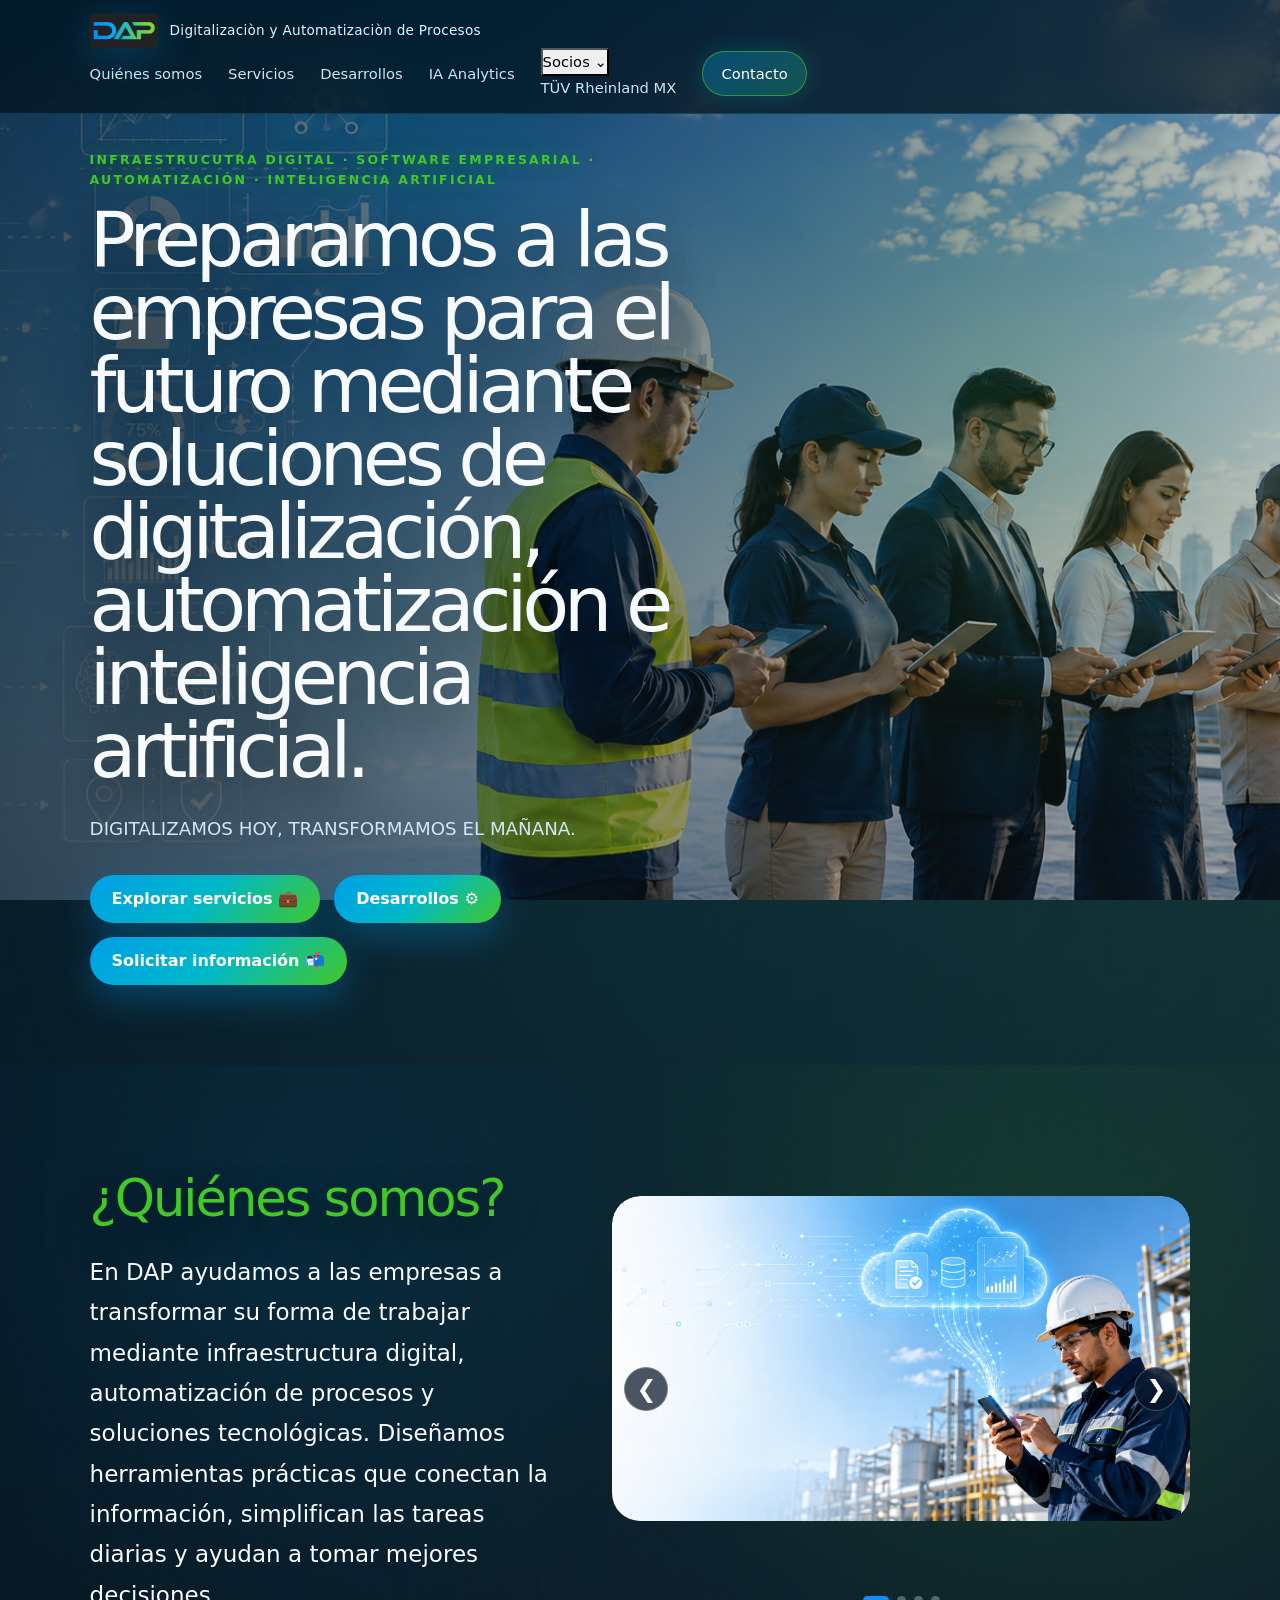
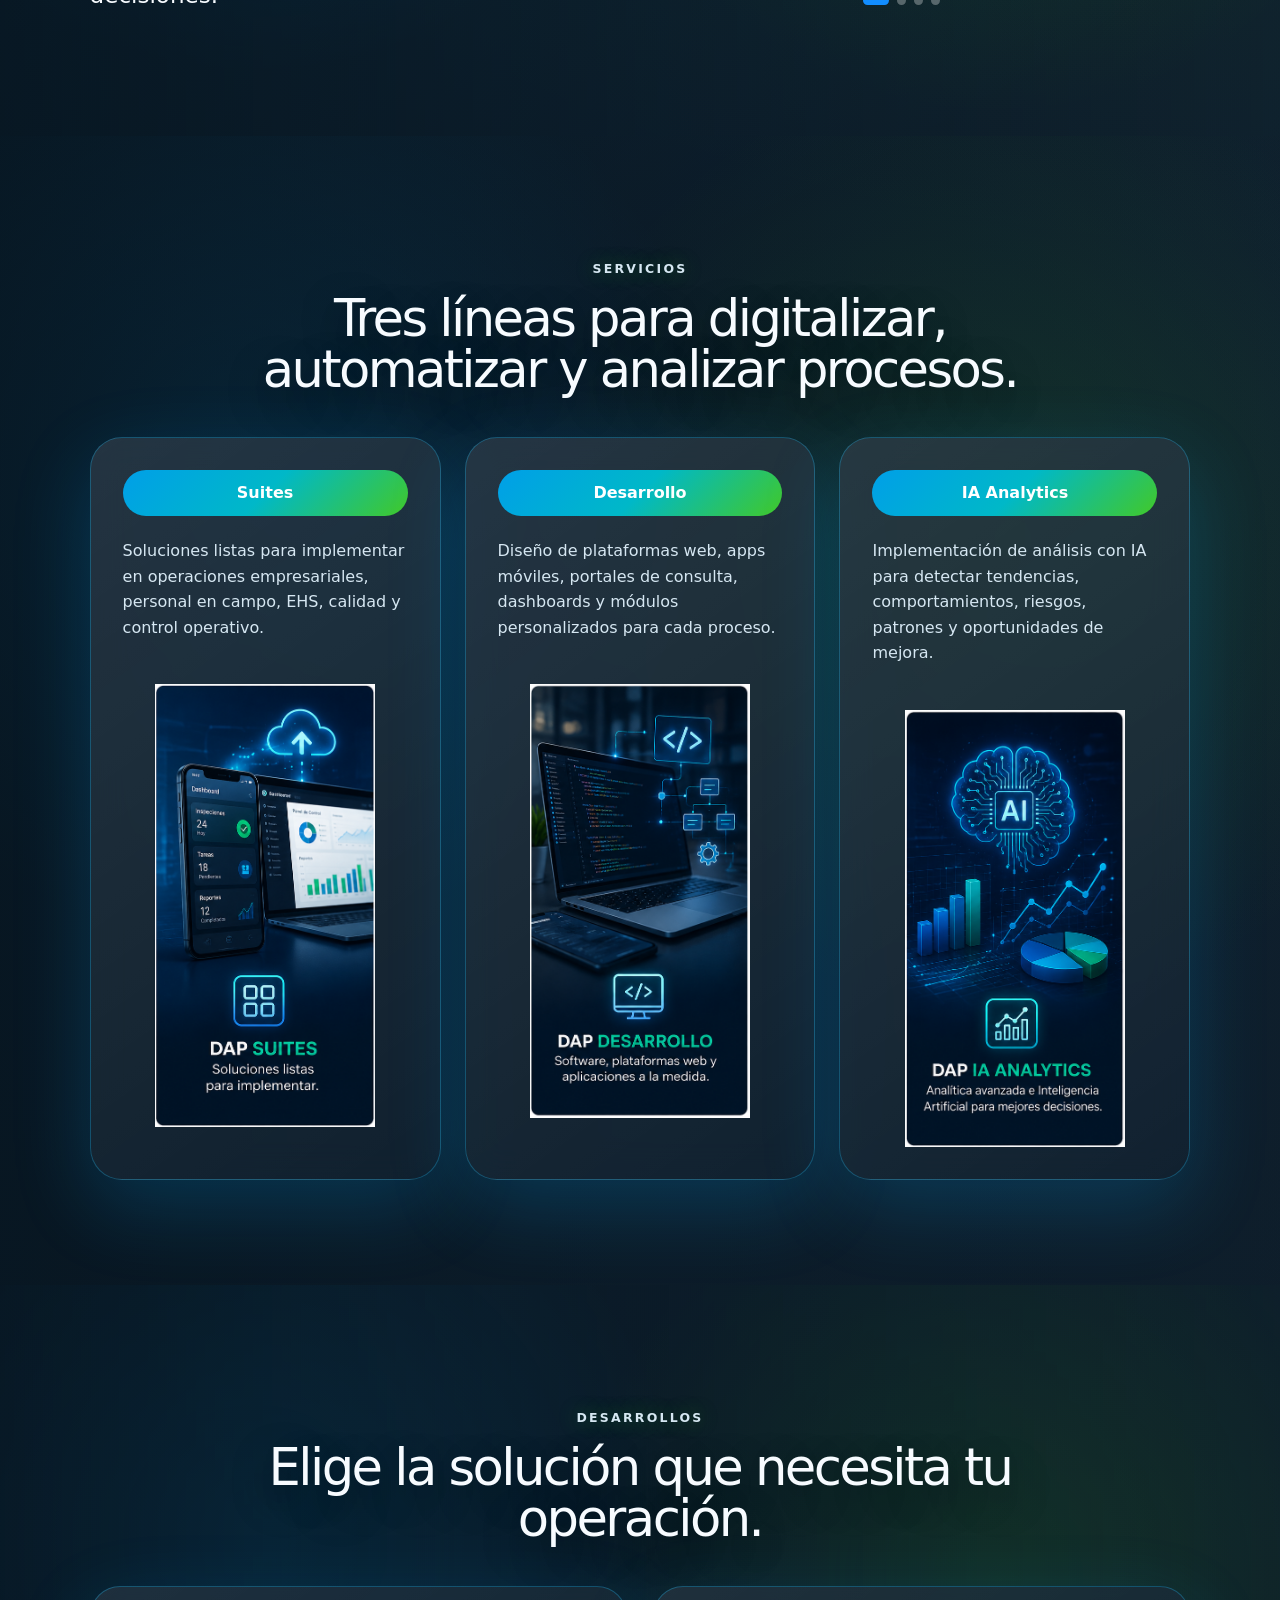
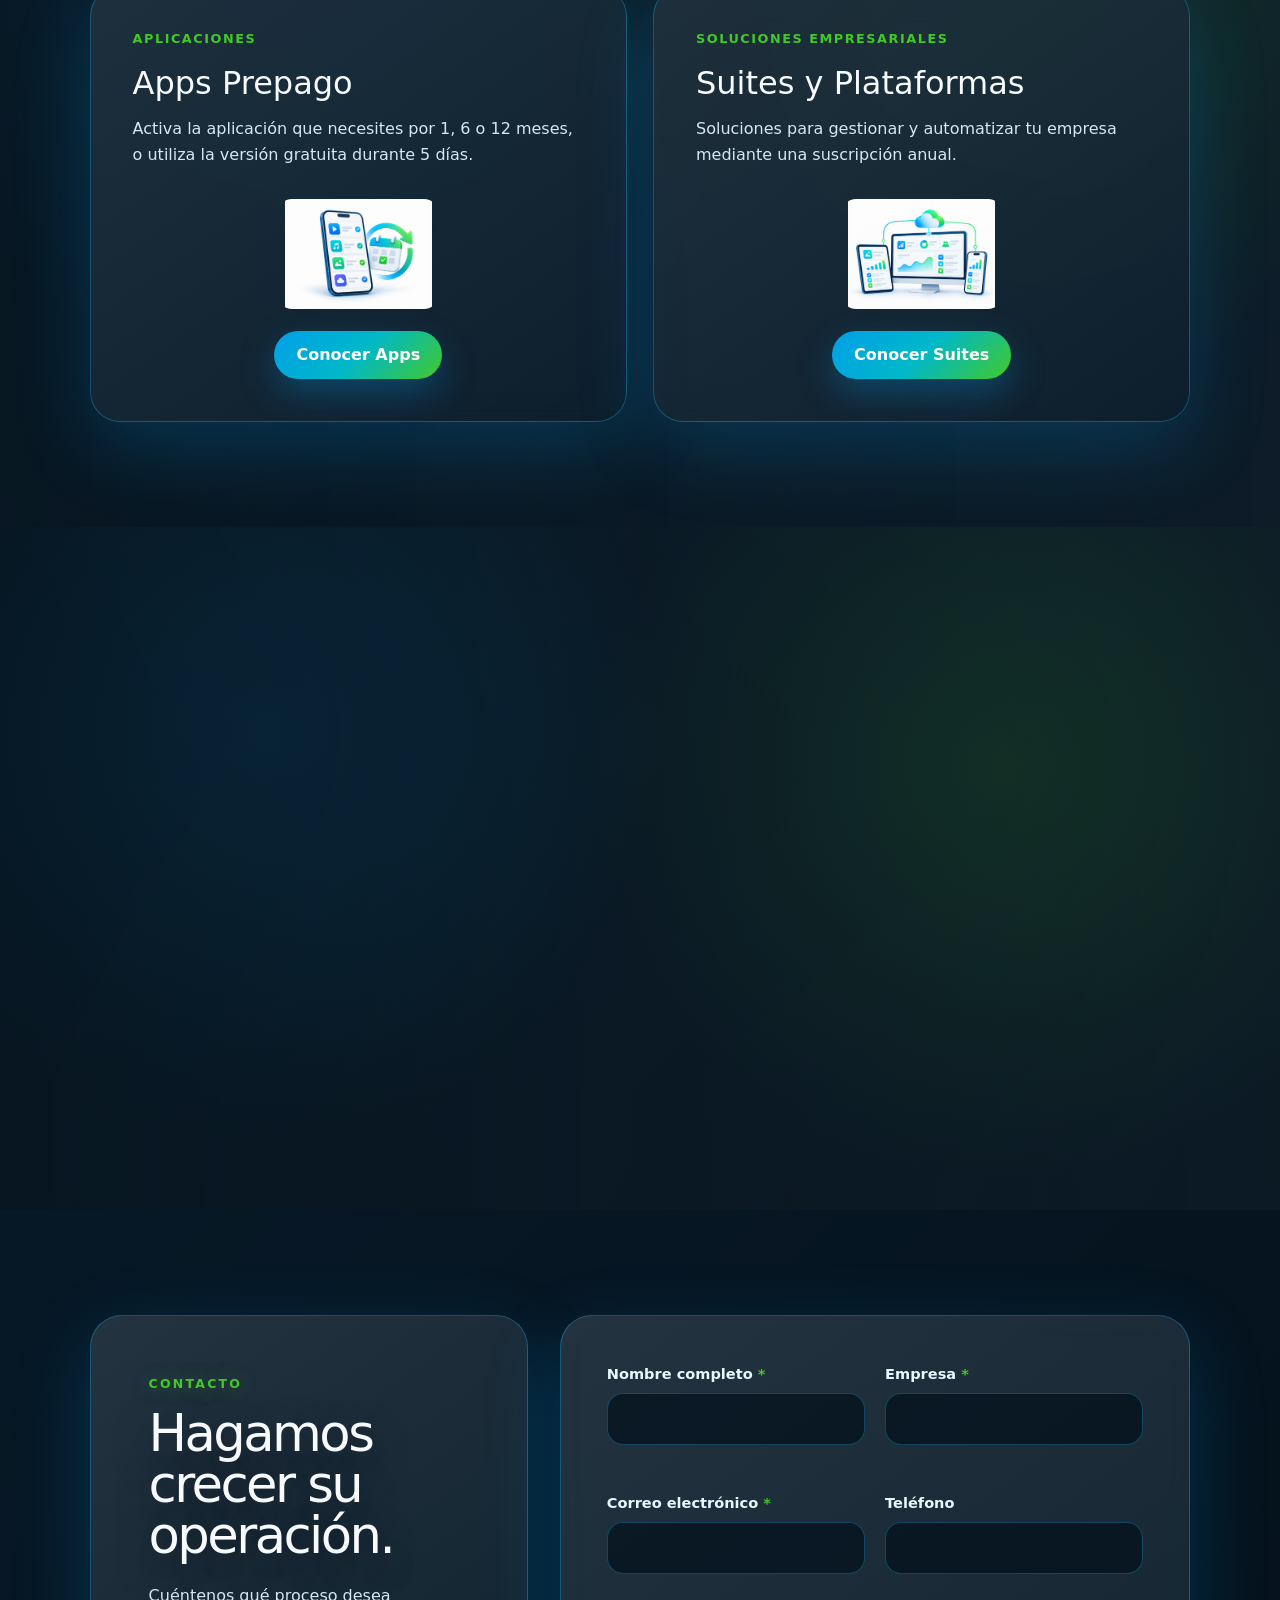
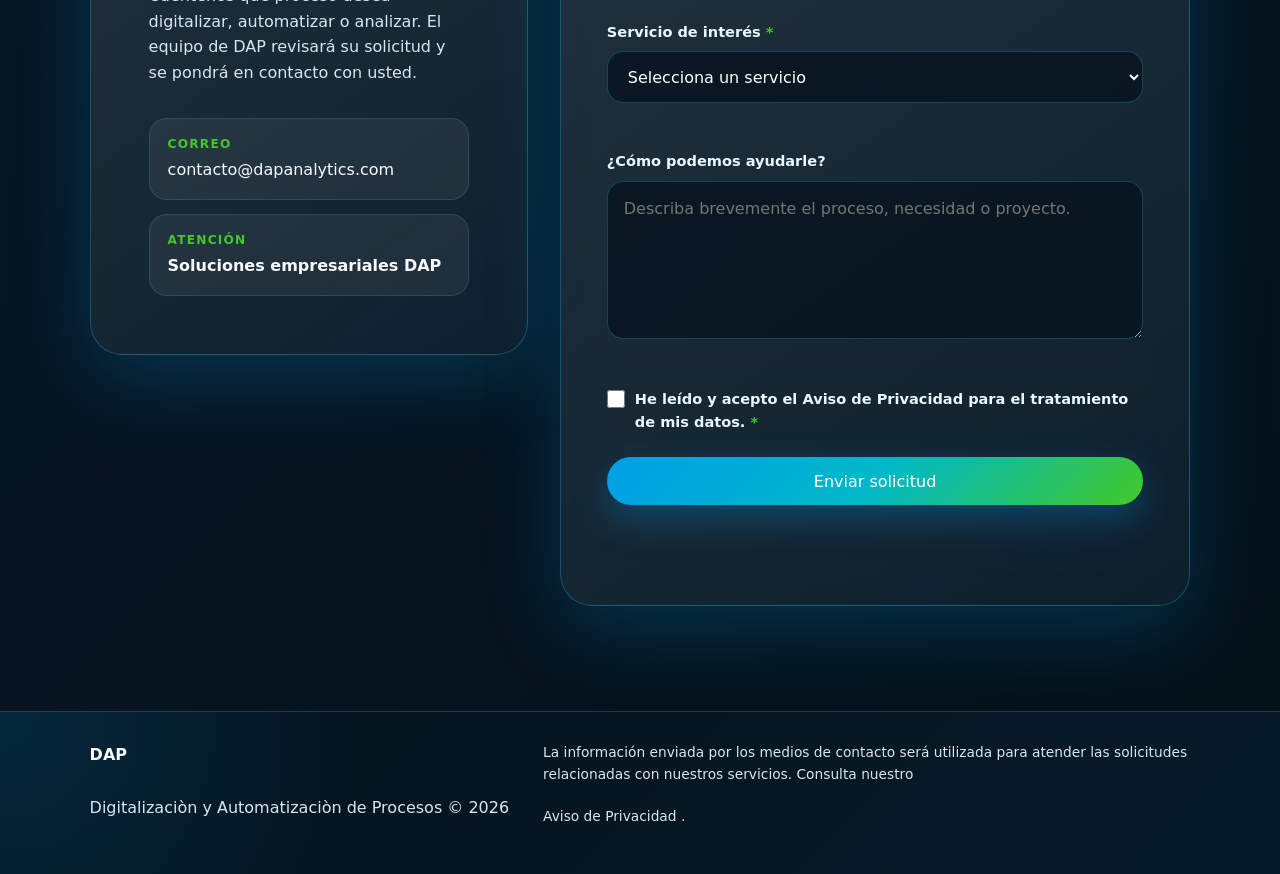
==== commit 188001f8: "Update index.html" ====
--- a/index.html
+++ b/index.html
@@ -27,13 +27,46 @@
       <span></span><span></span><span></span>
     </button>
 
-    <nav class="nav-links" id="navLinks">
-      <a href="#quienes">Quiénes somos</a>
-      <a href="#servicios">Servicios</a>
-      <a href="#desarrollos">Desarrollos</a>
-      <a href="#ia">IA Analytics</a>
-      <a href="#contacto" class="nav-cta">Contacto</a>
-    </nav>
+
+<nav class="nav-links" id="navLinks">
+
+  <a href="#quienes">Quiénes somos</a>
+  <a href="#servicios">Servicios</a>
+  <a href="#desarrollos">Desarrollos</a>
+  <a href="#ia">IA Analytics</a>
+
+  <!-- MENÚ DESPLEGABLE SOCIOS -->
+  <div class="nav-socios">
+
+    <button
+      type="button"
+      class="nav-socios-toggle"
+      aria-expanded="false"
+      aria-haspopup="true"
+      aria-controls="sociosDropdown"
+    >
+      Socios
+      <span class="socios-arrow">⌄</span>
+    </button>
+
+    <div class="nav-socios-dropdown" id="sociosDropdown">
+
+      <a
+        href="https://tuvrheinland.dapanalytics.com/"
+        target="_blank"
+        rel="noopener noreferrer"
+      >
+        TÜV Rheinland MX
+      </a>
+
+    </div>
+
+  </div>
+
+  <a href="#contacto" class="nav-cta">Contacto</a>
+
+</nav>
+
   </header>
 
   <main>
